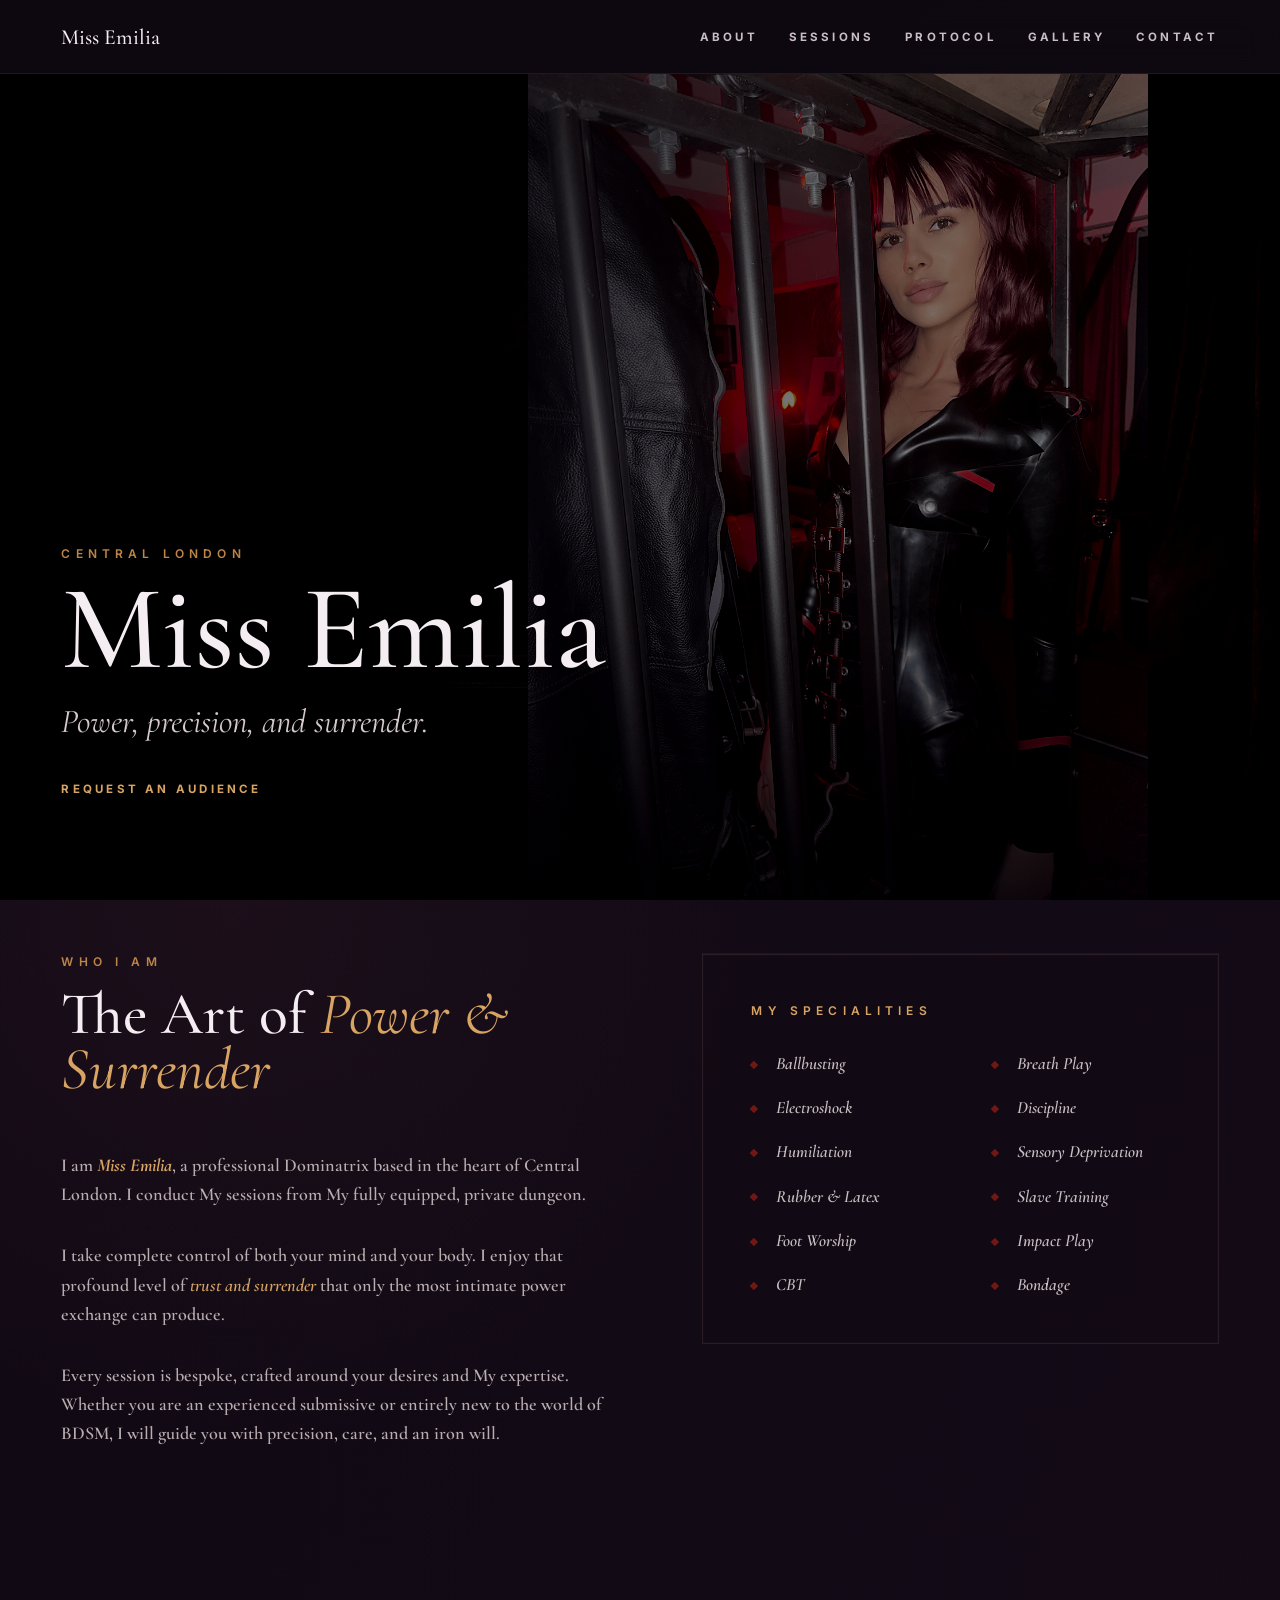
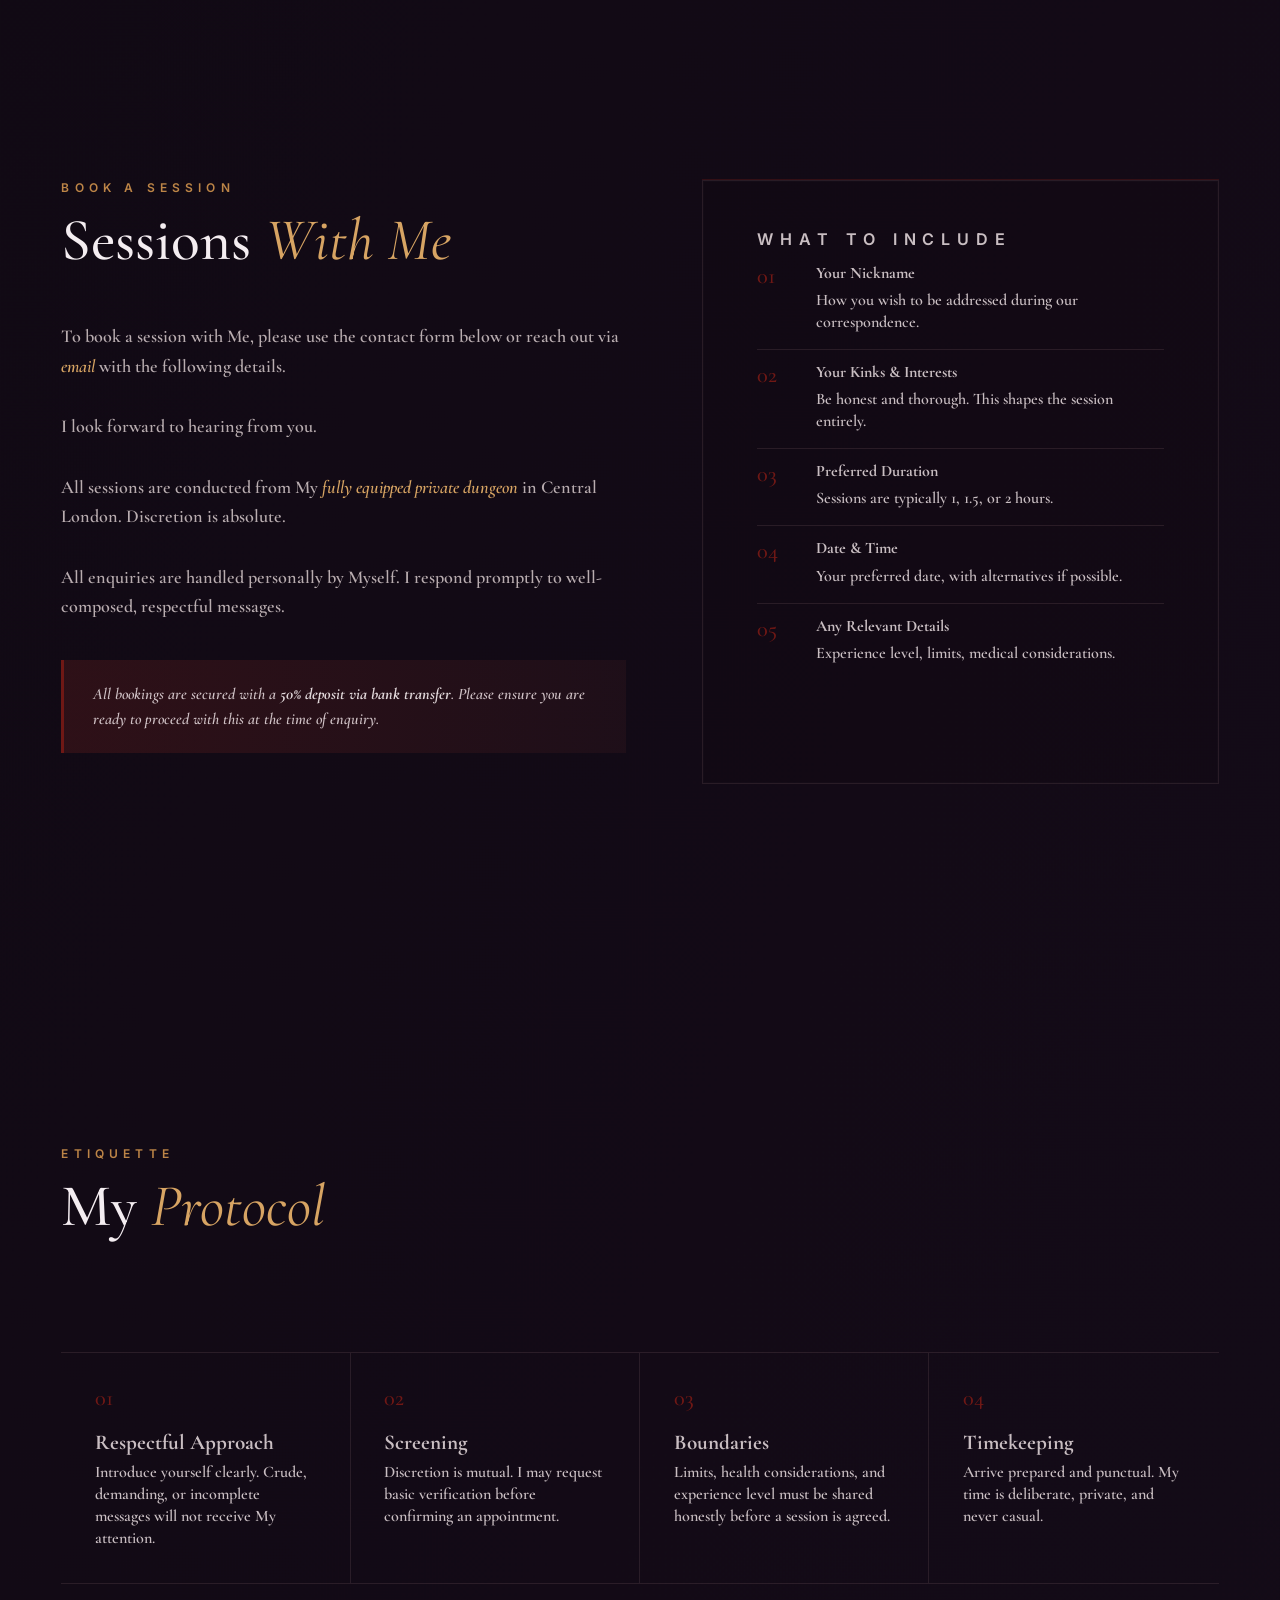
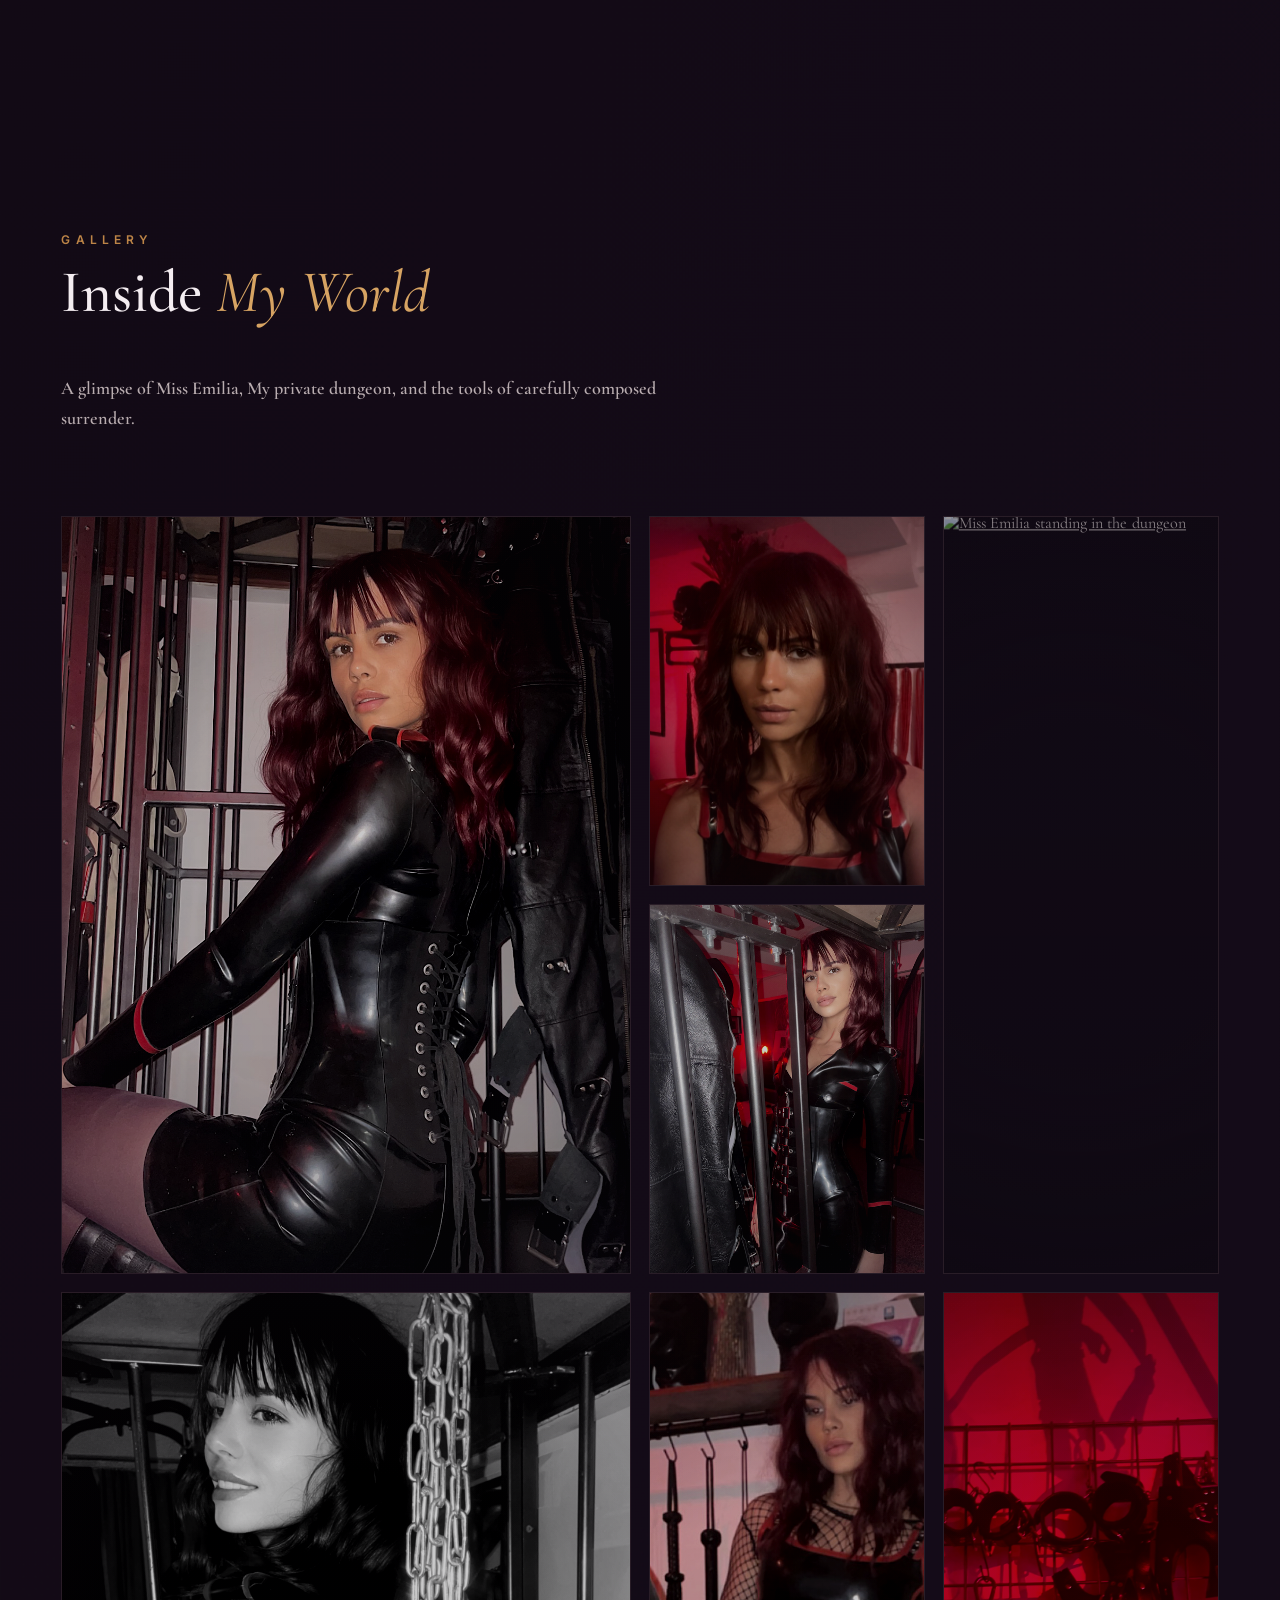
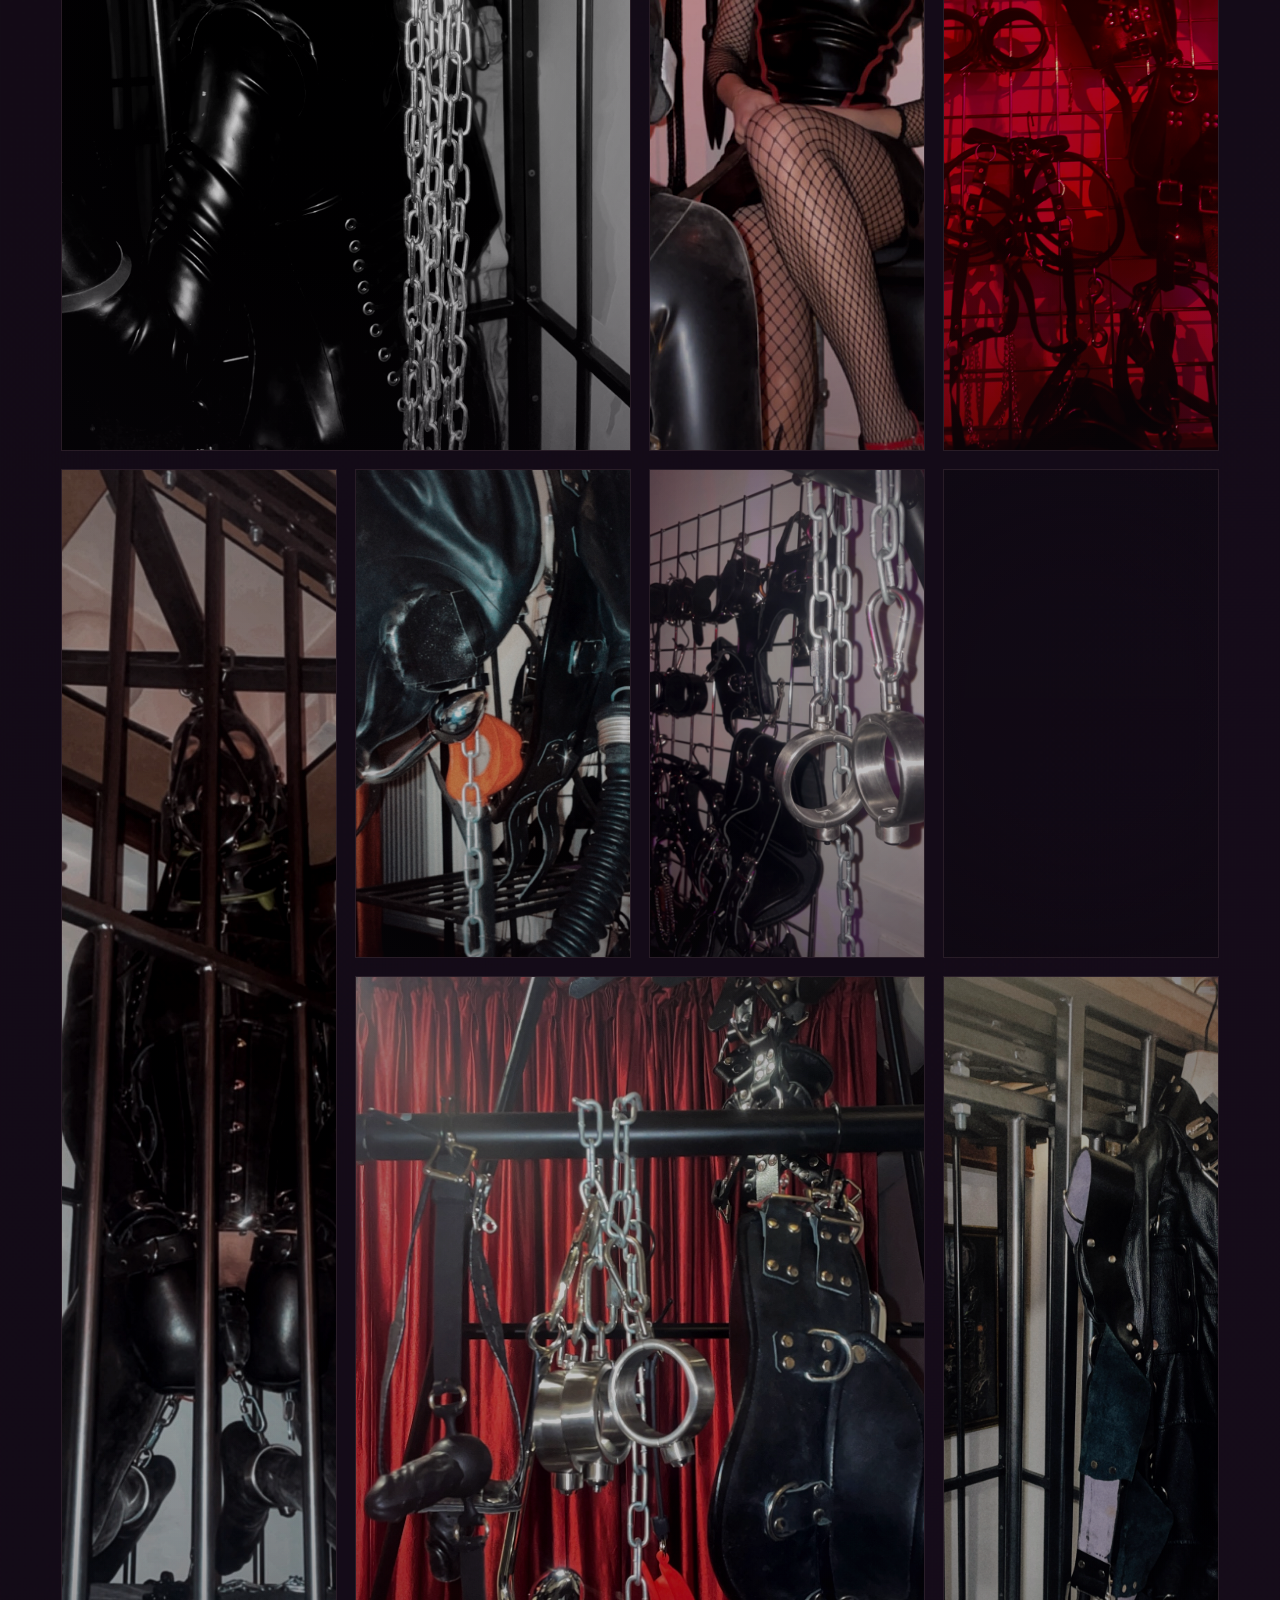
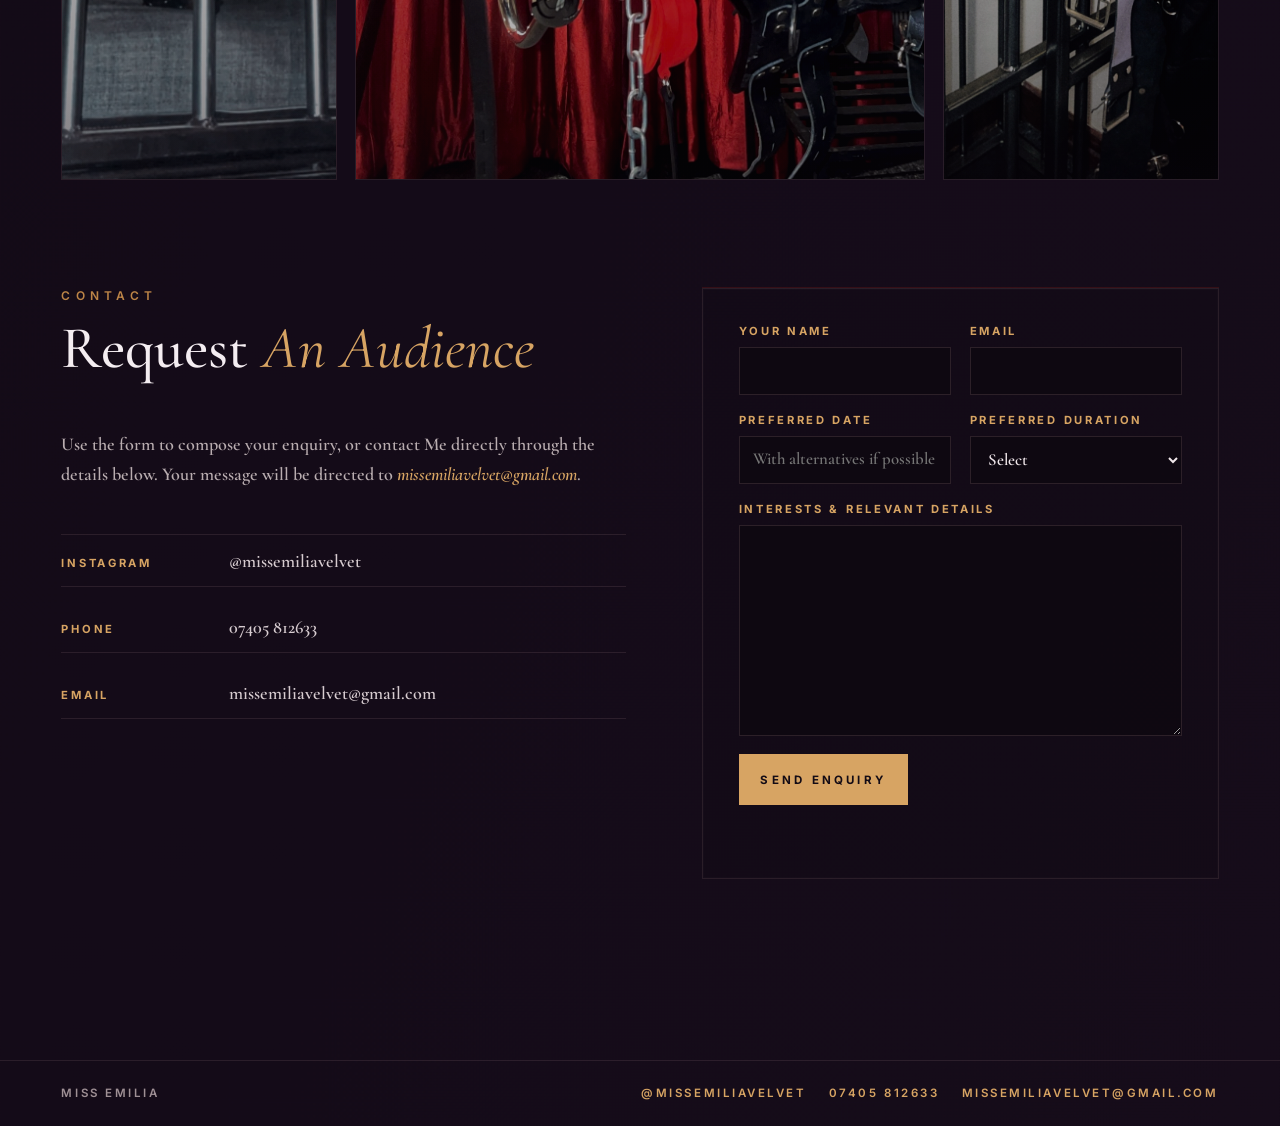
==== index.html @ 965e976d "Wire contact form to Formspree" ====
<!doctype html>
<html lang="en">
  <head>
    <meta charset="utf-8">
    <meta name="viewport" content="width=device-width, initial-scale=1">
    <title>Miss Emilia</title>
    <link rel="preconnect" href="https://fonts.googleapis.com">
    <link rel="preconnect" href="https://fonts.gstatic.com" crossorigin>
    <link href="https://fonts.googleapis.com/css2?family=Cormorant+Garamond:ital,wght@0,400;0,500;0,600;1,400;1,500&family=Inter:wght@500;600;700&display=swap" rel="stylesheet">
    <link rel="stylesheet" href="styles.css">
  </head>
  <body>
    <header class="site-header">
      <a class="brand" href="#home" aria-label="Miss Emilia home">Miss Emilia</a>
      <nav aria-label="Main navigation">
        <a href="#about">About</a>
        <a href="#sessions">Sessions</a>
        <a href="#protocol">Protocol</a>
        <a href="#gallery">Gallery</a>
        <a href="#contact">Contact</a>
      </nav>
    </header>

    <main>
      <section class="hero-section" id="home" aria-labelledby="hero-title">
        <div class="hero-media" aria-hidden="true"></div>
        <div class="hero-content">
          <p class="eyebrow">Central London</p>
          <h1 id="hero-title" class="hero-title">Miss <span>Emilia</span></h1>
          <p class="hero-line">Power, precision, and surrender.</p>
          <a class="text-link" href="#contact">Request an audience</a>
        </div>
      </section>

      <section class="about-section page-section" id="about" aria-labelledby="about-title">
        <div class="section-copy">
          <p class="eyebrow">Who I Am</p>
          <h2 id="about-title" class="section-title">The Art of <span>Power &amp; Surrender</span></h2>

          <div class="body-copy">
            <p>I am <strong>Miss Emilia</strong>, a professional Dominatrix based in the heart of Central London. I conduct My sessions from My fully equipped, private dungeon.</p>
            <p>I take complete control of both your mind and your body. I enjoy that profound level of <em>trust and surrender</em> that only the most intimate power exchange can produce.</p>
            <p>Every session is bespoke, crafted around your desires and My expertise. Whether you are an experienced submissive or entirely new to the world of BDSM, I will guide you with precision, care, and an iron will.</p>
          </div>
        </div>

        <div class="specialities-panel" aria-labelledby="specialities-title">
          <p class="panel-heading" id="specialities-title">My Specialities</p>
          <ul class="specialities-list">
            <li>Ballbusting</li>
            <li>Breath Play</li>
            <li>Electroshock</li>
            <li>Discipline</li>
            <li>Humiliation</li>
            <li>Sensory Deprivation</li>
            <li>Rubber &amp; Latex</li>
            <li>Slave Training</li>
            <li>Foot Worship</li>
            <li>Impact Play</li>
            <li>CBT</li>
            <li>Bondage</li>
          </ul>
        </div>
      </section>

      <section class="sessions-section page-section" id="sessions" aria-labelledby="sessions-title">
        <div class="sessions-copy">
          <p class="eyebrow">Book A Session</p>
          <h2 id="sessions-title" class="section-title">Sessions <span>With Me</span></h2>

          <div class="body-copy intro-copy">
            <p>To book a session with Me, please use the contact form below or reach out via <a href="mailto:missemiliavelvet@gmail.com">email</a> with the following details.</p>
            <p>I look forward to hearing from you.</p>

            <p>All sessions are conducted from My <em>fully equipped private dungeon</em> in Central London. Discretion is absolute.</p>

            <p>All enquiries are handled personally by Myself. I respond promptly to well-composed, respectful messages.</p>
          </div>

          <aside class="deposit-note">
            All bookings are secured with a <strong>50% deposit via bank transfer</strong>. Please ensure you are ready to proceed with this at the time of enquiry.
          </aside>
        </div>

        <div class="sessions-list" aria-label="What to include when booking">
          <p class="panel-heading">What To Include</p>

          <ol>
            <li>
              <span class="item-number">01</span>
              <div>
                <h3>Your Nickname</h3>
                <p>How you wish to be addressed during our correspondence.</p>
              </div>
            </li>
            <li>
              <span class="item-number">02</span>
              <div>
                <h3>Your Kinks &amp; Interests</h3>
                <p>Be honest and thorough. This shapes the session entirely.</p>
              </div>
            </li>
            <li>
              <span class="item-number">03</span>
              <div>
                <h3>Preferred Duration</h3>
                <p>Sessions are typically 1, 1.5, or 2 hours.</p>
              </div>
            </li>
            <li>
              <span class="item-number">04</span>
              <div>
                <h3>Date &amp; Time</h3>
                <p>Your preferred date, with alternatives if possible.</p>
              </div>
            </li>
            <li>
              <span class="item-number">05</span>
              <div>
                <h3>Any Relevant Details</h3>
                <p>Experience level, limits, medical considerations.</p>
              </div>
            </li>
          </ol>
        </div>
      </section>

      <section class="protocol-section page-section" id="protocol" aria-labelledby="protocol-title">
        <div class="section-copy">
          <p class="eyebrow">Etiquette</p>
          <h2 id="protocol-title" class="section-title">My <span>Protocol</span></h2>
        </div>

        <div class="protocol-grid">
          <article>
            <span>01</span>
            <h3>Respectful Approach</h3>
            <p>Introduce yourself clearly. Crude, demanding, or incomplete messages will not receive My attention.</p>
          </article>
          <article>
            <span>02</span>
            <h3>Screening</h3>
            <p>Discretion is mutual. I may request basic verification before confirming an appointment.</p>
          </article>
          <article>
            <span>03</span>
            <h3>Boundaries</h3>
            <p>Limits, health considerations, and experience level must be shared honestly before a session is agreed.</p>
          </article>
          <article>
            <span>04</span>
            <h3>Timekeeping</h3>
            <p>Arrive prepared and punctual. My time is deliberate, private, and never casual.</p>
          </article>
        </div>
      </section>

      <section class="gallery-section page-section" id="gallery" aria-labelledby="gallery-title">
        <div class="section-copy gallery-heading">
          <p class="eyebrow">Gallery</p>
          <h2 id="gallery-title" class="section-title">Inside <span>My World</span></h2>
          <div class="body-copy">
            <p>A glimpse of Miss Emilia, My private dungeon, and the tools of carefully composed surrender.</p>
          </div>
        </div>

        <div class="gallery-grid" aria-label="Miss Emilia gallery">
          <a class="gallery-item gallery-large" href="assets/photos/miss-emilia-latex-portrait.jpg" data-gallery aria-label="Open gallery image: Miss Emilia in latex">
            <img src="assets/photos/miss-emilia-latex-portrait.jpg" alt="Miss Emilia in black latex" loading="lazy" decoding="async">
          </a>
          <a class="gallery-item" href="assets/photos/miss-emilia-close-red.jpg" data-gallery aria-label="Open gallery image: close portrait of Miss Emilia">
            <img src="assets/photos/miss-emilia-close-red.jpg" alt="Close portrait of Miss Emilia" loading="lazy" decoding="async">
          </a>
          <a class="gallery-item gallery-tall" href="assets/photos/miss-emilia-standing-whip.png" data-gallery aria-label="Open gallery image: Miss Emilia standing in the dungeon">
            <img src="assets/photos/miss-emilia-standing-whip.png" alt="Miss Emilia standing in the dungeon" loading="lazy" decoding="async">
          </a>
          <a class="gallery-item" href="assets/photos/miss-emilia-cage-red.jpg" data-gallery aria-label="Open gallery image: Miss Emilia by cage bars">
            <img src="assets/photos/miss-emilia-cage-red.jpg" alt="Miss Emilia by cage bars" loading="lazy" decoding="async">
          </a>
          <a class="gallery-item gallery-wide" href="assets/photos/miss-emilia-chain-mono.jpg" data-gallery aria-label="Open gallery image: monochrome portrait with chains">
            <img src="assets/photos/miss-emilia-chain-mono.jpg" alt="Monochrome portrait with chains" loading="lazy" decoding="async">
          </a>
          <a class="gallery-item" href="assets/photos/miss-emilia-chair-scene.jpg" data-gallery aria-label="Open gallery image: Miss Emilia seated">
            <img src="assets/photos/miss-emilia-chair-scene.jpg" alt="Miss Emilia seated in the dungeon" loading="lazy" decoding="async">
          </a>
          <a class="gallery-item" href="assets/photos/gallery-red-wall-restraints.png" data-gallery aria-label="Open gallery image: red-lit restraint wall">
            <img src="assets/photos/gallery-red-wall-restraints.png" alt="Red-lit restraint wall" loading="lazy" decoding="async">
          </a>
          <a class="gallery-item gallery-tall" href="assets/photos/gallery-cage-kneeling.jpg" data-gallery aria-label="Open gallery image: cage scene">
            <img src="assets/photos/gallery-cage-kneeling.jpg" alt="Cage scene in black latex" loading="lazy" decoding="async">
          </a>
          <a class="gallery-item" href="assets/photos/gallery-gas-mask-detail.jpg" data-gallery aria-label="Open gallery image: dungeon equipment detail">
            <img src="assets/photos/gallery-gas-mask-detail.jpg" alt="Dungeon equipment detail" loading="lazy" decoding="async">
          </a>
          <a class="gallery-item" href="assets/photos/gallery-chains-cuffs.jpg" data-gallery aria-label="Open gallery image: chains and cuffs detail">
            <img src="assets/photos/gallery-chains-cuffs.jpg" alt="Chains and cuffs detail" loading="lazy" decoding="async">
          </a>
          <a class="gallery-item gallery-wide" href="assets/photos/gallery-red-curtain-restraints.jpg" data-gallery aria-label="Open gallery image: red curtain restraint detail">
            <img src="assets/photos/gallery-red-curtain-restraints.jpg" alt="Red curtain restraint detail" loading="lazy" decoding="async">
          </a>
          <a class="gallery-item" href="assets/photos/gallery-pink-lamp-tools.png" data-gallery aria-label="Open gallery image: pink-lit tools">
            <img src="assets/photos/gallery-pink-lamp-tools.png" alt="Pink-lit tools and lamp" loading="lazy" decoding="async">
          </a>
          <a class="gallery-item" href="assets/photos/gallery-leather-cage-portrait.jpg" data-gallery aria-label="Open gallery image: leather and cage detail">
            <img src="assets/photos/gallery-leather-cage-portrait.jpg" alt="Leather and cage detail" loading="lazy" decoding="async">
          </a>
        </div>
      </section>

      <section class="contact-section page-section" id="contact" aria-labelledby="contact-title">
        <div class="section-copy">
          <p class="eyebrow">Contact</p>
          <h2 id="contact-title" class="section-title">Request <span>An Audience</span></h2>
          <div class="body-copy">
            <p>Use the form to compose your enquiry, or contact Me directly through the details below. Your message will be directed to <a href="mailto:missemiliavelvet@gmail.com">missemiliavelvet@gmail.com</a>.</p>
          </div>

          <div class="contact-details" aria-label="Direct contact details">
            <a href="https://www.instagram.com/missemiliavelvet" target="_blank" rel="noreferrer">
              <span>Instagram</span>
              @missemiliavelvet
            </a>
            <a href="tel:+447405812633">
              <span>Phone</span>
              07405 812633
            </a>
            <a href="mailto:missemiliavelvet@gmail.com">
              <span>Email</span>
              missemiliavelvet@gmail.com
            </a>
          </div>
        </div>

        <form class="contact-form" id="contact-form" action="https://formspree.io/f/mgobekal" method="POST">
          <input type="hidden" name="_subject" value="Session enquiry for Miss Emilia">
          <label class="form-honeypot" aria-hidden="true">
            <span>Leave this field empty</span>
            <input name="_gotcha" type="text" tabindex="-1" autocomplete="off">
          </label>

          <div class="field-pair">
            <label>
              <span>Your Name</span>
              <input name="name" type="text" autocomplete="name" required>
            </label>
            <label>
              <span>Email</span>
              <input name="email" type="email" autocomplete="email" required>
            </label>
          </div>

          <div class="field-pair">
            <label>
              <span>Preferred Date</span>
              <input name="date" type="text" placeholder="With alternatives if possible">
            </label>
            <label>
              <span>Preferred Duration</span>
              <select name="duration">
                <option value="">Select</option>
                <option>1 hour</option>
                <option>1.5 hours</option>
                <option>2 hours</option>
                <option>Other</option>
              </select>
            </label>
          </div>

          <label>
            <span>Interests &amp; Relevant Details</span>
            <textarea name="message" rows="8" required></textarea>
          </label>

          <button type="submit">Send Enquiry</button>
          <p class="form-status" id="form-status" aria-live="polite"></p>
        </form>
      </section>
    </main>

    <footer>
      <p>Miss Emilia</p>
      <div class="footer-links">
        <a href="https://www.instagram.com/missemiliavelvet" target="_blank" rel="noreferrer">@missemiliavelvet</a>
        <a href="tel:+447405812633">07405 812633</a>
        <a href="mailto:missemiliavelvet@gmail.com">missemiliavelvet@gmail.com</a>
      </div>
    </footer>

    <div class="lightbox" id="gallery-lightbox" hidden>
      <button class="lightbox-button lightbox-close" type="button" aria-label="Close gallery image">&times;</button>
      <button class="lightbox-button lightbox-prev" type="button" aria-label="Previous gallery image">‹</button>
      <img src="" alt="">
      <button class="lightbox-button lightbox-next" type="button" aria-label="Next gallery image">›</button>
    </div>

    <script>
      const form = document.querySelector("#contact-form");

      const formStatus = document.querySelector("#form-status");
      const submitButton = form.querySelector("button");

      form.addEventListener("submit", async (event) => {
        event.preventDefault();

        const data = new FormData(form);
        formStatus.textContent = "";
        formStatus.className = "form-status";
        submitButton.disabled = true;
        submitButton.textContent = "Sending";

        try {
          const response = await fetch(form.action, {
            method: form.method,
            body: data,
            headers: { Accept: "application/json" }
          });

          if (!response.ok) {
            throw new Error("Form submission failed");
          }

          form.reset();
          formStatus.textContent = "Your enquiry has been sent.";
          formStatus.classList.add("is-success");
        } catch (error) {
          formStatus.textContent = "There was a problem sending your enquiry. Please email Miss Emilia directly.";
          formStatus.classList.add("is-error");
        } finally {
          submitButton.disabled = false;
          submitButton.textContent = "Send Enquiry";
        }
      });

      const galleryLinks = [...document.querySelectorAll("[data-gallery]")];
      const lightbox = document.querySelector("#gallery-lightbox");
      const lightboxImage = lightbox.querySelector("img");
      let activeGalleryIndex = 0;

      const showGalleryImage = (index) => {
        activeGalleryIndex = (index + galleryLinks.length) % galleryLinks.length;
        const link = galleryLinks[activeGalleryIndex];
        const image = link.querySelector("img");

        lightboxImage.src = link.href;
        lightboxImage.alt = image.alt;
        lightbox.hidden = false;
        document.body.classList.add("lightbox-open");
      };

      const closeGallery = () => {
        lightbox.hidden = true;
        lightboxImage.src = "";
        document.body.classList.remove("lightbox-open");
      };

      galleryLinks.forEach((link, index) => {
        link.addEventListener("click", (event) => {
          event.preventDefault();
          showGalleryImage(index);
        });
      });

      lightbox.querySelector(".lightbox-close").addEventListener("click", closeGallery);
      lightbox.querySelector(".lightbox-prev").addEventListener("click", () => showGalleryImage(activeGalleryIndex - 1));
      lightbox.querySelector(".lightbox-next").addEventListener("click", () => showGalleryImage(activeGalleryIndex + 1));

      lightbox.addEventListener("click", (event) => {
        if (event.target === lightbox) {
          closeGallery();
        }
      });

      document.addEventListener("keydown", (event) => {
        if (lightbox.hidden) {
          return;
        }

        if (event.key === "Escape") {
          closeGallery();
        }

        if (event.key === "ArrowLeft") {
          showGalleryImage(activeGalleryIndex - 1);
        }

        if (event.key === "ArrowRight") {
          showGalleryImage(activeGalleryIndex + 1);
        }
      });
    </script>
  </body>
</html>
---- styles.css ----
:root {
  --bg: #120b16;
  --bg-deep: #0d0810;
  --ink: #d7ccd0;
  --muted: #b9adb0;
  --gold: #bd8547;
  --gold-bright: #d7a463;
  --red: #6f1815;
  --line: rgba(151, 118, 124, 0.18);
  --panel: rgba(34, 19, 27, 0.34);
  --header-height: 74px;
}

* {
  box-sizing: border-box;
}

html {
  scroll-behavior: smooth;
  background: var(--bg-deep);
}

body {
  min-height: 100vh;
  margin: 0;
  color: var(--ink);
  background:
    radial-gradient(circle at 18% 12%, rgba(92, 49, 62, 0.14), transparent 34rem),
    linear-gradient(110deg, rgba(16, 9, 19, 0.96), rgba(22, 12, 26, 0.98)),
    var(--bg);
  font-family: "Cormorant Garamond", Georgia, serif;
}

body::before {
  position: fixed;
  inset: 0;
  z-index: -1;
  pointer-events: none;
  content: "";
  opacity: 0.26;
  background-image:
    linear-gradient(rgba(255, 255, 255, 0.018) 1px, transparent 1px),
    linear-gradient(90deg, rgba(255, 255, 255, 0.015) 1px, transparent 1px);
  background-size: 3px 3px;
  mix-blend-mode: screen;
}

body::after {
  position: fixed;
  inset: 0;
  z-index: -2;
  pointer-events: none;
  content: "";
  background: url("assets/velvet-architecture.png") center / cover no-repeat;
  opacity: 0.12;
  filter: saturate(0.7) contrast(1.2);
}

a {
  color: inherit;
}

.site-header {
  position: sticky;
  top: 0;
  z-index: 10;
  display: flex;
  align-items: center;
  justify-content: space-between;
  min-height: var(--header-height);
  padding: 0 clamp(1.2rem, 4.8vw, 5.9rem);
  border-bottom: 1px solid rgba(151, 118, 124, 0.14);
  background: rgba(13, 8, 16, 0.78);
  backdrop-filter: blur(16px);
}

.brand {
  color: #f4edf1;
  font-size: 1.35rem;
  font-weight: 500;
  text-decoration: none;
}

nav {
  display: flex;
  gap: clamp(1rem, 2.4vw, 2rem);
}

nav a,
.text-link,
.contact-form button {
  color: var(--gold-bright);
  font-family: Inter, Arial, sans-serif;
  font-size: 0.72rem;
  font-weight: 700;
  letter-spacing: 0.28em;
  text-decoration: none;
  text-transform: uppercase;
}

nav a {
  color: #c9bec2;
}

nav a:hover,
.text-link:hover {
  color: var(--gold-bright);
}

main {
  min-height: 100vh;
}

.hero-section,
.page-section {
  scroll-margin-top: var(--header-height);
}

.hero-section {
  position: relative;
  isolation: isolate;
  display: grid;
  align-items: end;
  min-height: calc(100vh - var(--header-height));
  padding: clamp(3.5rem, 8vw, 6.8rem) clamp(2.1rem, 4.8vw, 5.9rem);
  overflow: hidden;
}

.hero-media {
  position: absolute;
  inset: 0;
  z-index: 0;
  background:
    linear-gradient(90deg, rgba(13, 8, 16, 0.98) 0%, rgba(13, 8, 16, 0.86) 33%, rgba(13, 8, 16, 0.32) 63%, rgba(13, 8, 16, 0.14) 100%),
    linear-gradient(0deg, rgba(13, 8, 16, 0.86), rgba(13, 8, 16, 0.04) 46%, rgba(13, 8, 16, 0.18)),
    url("assets/photos/miss-emilia-cage-red.jpg") 80% 50% / auto 100% no-repeat,
    url("assets/velvet-architecture.png") center / cover no-repeat;
  filter: saturate(0.82) contrast(1.14) brightness(0.72);
}

.hero-content {
  position: relative;
  z-index: 1;
  max-width: 780px;
}

.eyebrow,
.panel-heading {
  margin: 0 0 1.15rem;
  color: var(--gold);
  font-family: Inter, Arial, sans-serif;
  font-size: 0.75rem;
  font-weight: 600;
  letter-spacing: 0.43em;
  text-transform: uppercase;
}

h1 {
  margin: 0;
  color: #f4edf1;
  font-size: clamp(4.8rem, 9.4vw, 9.4rem);
  font-weight: 500;
  line-height: 0.82;
}

.hero-title span {
  display: inline;
}

.hero-line {
  max-width: 620px;
  margin: 1.5rem 0 2.2rem;
  color: #d5c9cd;
  font-size: clamp(1.5rem, 2.6vw, 2.35rem);
  font-style: italic;
  line-height: 1.2;
}

.page-section {
  width: 100%;
  min-height: calc(100vh - var(--header-height));
  padding: clamp(3.35rem, 4.2vw, 3.9rem) clamp(2.1rem, 4.8vw, 5.9rem);
}

.about-section,
.sessions-section,
.contact-section {
  display: grid;
  grid-template-columns: minmax(0, 0.94fr) minmax(420px, 0.86fr);
  gap: clamp(3rem, 6vw, 6.4rem);
  align-items: start;
}

.section-copy,
.sessions-copy {
  max-width: 680px;
}

.section-title {
  margin: 0 0 clamp(2.65rem, 4.5vw, 3.4rem);
  color: #f4edf1;
  font-size: clamp(3.1rem, 4.65vw, 4.3rem);
  font-weight: 500;
  line-height: 0.92;
}

.section-title span {
  color: var(--gold-bright);
  font-style: italic;
  font-weight: 400;
}

.body-copy,
.intro-copy {
  max-width: 625px;
  color: var(--muted);
  font-size: clamp(1.08rem, 1.42vw, 1.25rem);
  font-weight: 600;
  line-height: 1.62;
  text-shadow: 0 0 16px rgba(255, 255, 255, 0.03);
}

.body-copy p,
.intro-copy p {
  margin: 0 0 1.15rem;
}

.body-copy p + p,
.intro-copy p:nth-child(3),
.intro-copy p:nth-child(4) {
  margin-top: 1.95rem;
}

.body-copy a,
.body-copy em,
.intro-copy a,
.intro-copy em,
.body-copy strong {
  color: var(--gold-bright);
  font-style: italic;
  text-decoration: none;
}

.specialities-panel,
.sessions-list,
.contact-form {
  width: 100%;
  border: 1px solid rgba(134, 105, 113, 0.2);
  background: rgba(13, 8, 16, 0.18);
  box-shadow:
    inset 0 0 0 1px rgba(255, 255, 255, 0.01),
    0 -1px 0 rgba(111, 24, 21, 0.35);
}

.specialities-panel {
  min-height: min(54vh, 370px);
  padding: clamp(2.25rem, 3.8vw, 3rem);
}

.panel-heading {
  color: var(--gold-bright);
}

.specialities-list {
  display: grid;
  grid-template-columns: repeat(2, minmax(0, 1fr));
  gap: 1.45rem clamp(2rem, 5vw, 4.2rem);
  padding: 0;
  margin: 2.2rem 0 0;
  color: #c9bec2;
  font-size: clamp(1rem, 1.35vw, 1.2rem);
  font-style: italic;
  font-weight: 600;
  list-style: none;
}

.specialities-list li {
  position: relative;
  padding-left: 1.55rem;
}

.specialities-list li::before {
  position: absolute;
  left: 0;
  top: 0.52em;
  width: 0.36rem;
  height: 0.36rem;
  content: "";
  background: var(--red);
  transform: rotate(45deg);
}

.deposit-note {
  width: min(100%, 650px);
  margin-top: clamp(2.05rem, 3vw, 2.5rem);
  padding: 1.35rem 1.8rem;
  border-left: 3px solid var(--red);
  color: #cfc1c5;
  background:
    linear-gradient(90deg, rgba(69, 20, 24, 0.5), rgba(56, 21, 29, 0.22)),
    var(--panel);
  font-size: clamp(0.98rem, 1.25vw, 1.08rem);
  font-style: italic;
  font-weight: 600;
  line-height: 1.55;
}

.deposit-note strong {
  color: #e0d7d9;
  font-style: italic;
  font-weight: 700;
}

.sessions-list {
  min-height: min(84vh, 604px);
  padding: clamp(2.55rem, 4.5vw, 3rem) clamp(1.95rem, 4.2vw, 3.65rem);
}

ol {
  padding: 0;
  margin: 0;
  list-style: none;
}

.sessions-list li {
  display: grid;
  grid-template-columns: 2.75rem 1fr;
  gap: 0.95rem;
  padding: 0.88rem 0 0.94rem;
  border-bottom: 1px solid var(--line);
}

.sessions-list li:last-child {
  border-bottom: 0;
  padding-bottom: 0;
}

.item-number,
.protocol-grid span {
  color: var(--red);
  font-size: clamp(1.3rem, 1.75vw, 1.55rem);
  font-weight: 500;
  line-height: 1;
}

h3 {
  margin: 0 0 0.48rem;
  color: #c9bec2;
  font-size: clamp(0.98rem, 1.25vw, 1.08rem);
  font-weight: 700;
  line-height: 1.1;
}

.sessions-list p,
.protocol-grid p {
  margin: 0;
  color: #c9bec2;
  font-size: clamp(1rem, 1.26vw, 1.1rem);
  font-weight: 600;
  line-height: 1.36;
}

.protocol-section {
  display: grid;
  align-content: center;
  gap: clamp(2.6rem, 5vw, 4.2rem);
}

.protocol-grid {
  display: grid;
  grid-template-columns: repeat(4, minmax(0, 1fr));
  border-top: 1px solid var(--line);
  border-bottom: 1px solid var(--line);
}

.protocol-grid article {
  min-height: 230px;
  padding: clamp(1.35rem, 2.8vw, 2.1rem);
  border-right: 1px solid var(--line);
}

.protocol-grid article:last-child {
  border-right: 0;
}

.protocol-grid h3 {
  margin-top: 1.35rem;
  font-size: clamp(1.15rem, 1.65vw, 1.36rem);
}

.gallery-section {
  display: grid;
  align-content: start;
  gap: clamp(2.6rem, 5vw, 4.2rem);
}

.gallery-heading {
  max-width: 780px;
}

.gallery-grid {
  display: grid;
  grid-template-columns: repeat(4, minmax(0, 1fr));
  grid-auto-flow: dense;
  gap: clamp(0.75rem, 1.4vw, 1.2rem);
}

.gallery-item {
  position: relative;
  display: block;
  min-height: 19rem;
  border: 1px solid rgba(134, 105, 113, 0.2);
  overflow: hidden;
  background: rgba(13, 8, 16, 0.28);
  cursor: zoom-in;
}

.gallery-item::after {
  position: absolute;
  inset: 0;
  content: "";
  background:
    linear-gradient(180deg, rgba(13, 8, 16, 0.02), rgba(13, 8, 16, 0.2)),
    radial-gradient(circle at 50% 50%, transparent 42%, rgba(13, 8, 16, 0.42));
  opacity: 0.76;
  transition: opacity 180ms ease;
}

.gallery-item:hover::after {
  opacity: 0.28;
}

.gallery-item img {
  display: block;
  width: 100%;
  height: 100%;
  min-height: inherit;
  object-fit: cover;
  filter: saturate(0.78) contrast(1.08) brightness(0.84);
  transform: scale(1.01);
  transition:
    filter 180ms ease,
    transform 220ms ease;
}

.gallery-item:hover img {
  filter: saturate(0.92) contrast(1.08) brightness(0.96);
  transform: scale(1.045);
}

.gallery-large {
  grid-column: span 2;
  grid-row: span 2;
  min-height: 39.2rem;
}

.gallery-wide {
  grid-column: span 2;
}

.gallery-tall {
  grid-row: span 2;
  min-height: 39.2rem;
}

.lightbox {
  position: fixed;
  inset: 0;
  z-index: 50;
  display: grid;
  place-items: center;
  padding: clamp(1rem, 3vw, 2rem);
  background: rgba(8, 4, 10, 0.92);
  backdrop-filter: blur(12px);
}

.lightbox[hidden] {
  display: none;
}

.lightbox img {
  display: block;
  max-width: min(92vw, 1180px);
  max-height: 88vh;
  border: 1px solid rgba(151, 118, 124, 0.24);
  object-fit: contain;
  box-shadow: 0 2rem 8rem rgba(0, 0, 0, 0.7);
}

.lightbox-button {
  position: fixed;
  z-index: 51;
  display: grid;
  place-items: center;
  width: 2.9rem;
  height: 2.9rem;
  border: 1px solid rgba(215, 164, 99, 0.42);
  color: var(--gold-bright);
  background: rgba(13, 8, 16, 0.72);
  cursor: pointer;
  font: 400 1.8rem/1 "Cormorant Garamond", Georgia, serif;
}

.lightbox-button:hover {
  background: rgba(42, 22, 30, 0.92);
}

.lightbox-close {
  top: 1.2rem;
  right: 1.2rem;
}

.lightbox-prev,
.lightbox-next {
  top: 50%;
  transform: translateY(-50%);
}

.lightbox-prev {
  left: 1.2rem;
}

.lightbox-next {
  right: 1.2rem;
}

.lightbox-open {
  overflow: hidden;
}

.contact-form {
  display: grid;
  gap: 1.15rem;
  padding: clamp(1.35rem, 3vw, 2.2rem);
}

.form-honeypot {
  position: absolute;
  left: -100vw;
  width: 1px;
  height: 1px;
  overflow: hidden;
}

.contact-details {
  display: grid;
  grid-template-columns: 1fr;
  gap: 0.85rem;
  max-width: 625px;
  margin-top: clamp(2rem, 3.5vw, 2.8rem);
  border-top: 1px solid var(--line);
  border-bottom: 1px solid var(--line);
}

.contact-details a {
  display: grid;
  grid-template-columns: 9.5rem 1fr;
  gap: 1rem;
  align-items: baseline;
  padding: 0.92rem 0;
  border-bottom: 1px solid var(--line);
  color: #d7ccd0;
  font-size: clamp(1.08rem, 1.42vw, 1.22rem);
  font-weight: 600;
  text-decoration: none;
}

.contact-details a:last-child {
  border-bottom: 0;
}

.contact-details span {
  color: var(--gold-bright);
  font-family: Inter, Arial, sans-serif;
  font-size: 0.7rem;
  font-weight: 700;
  letter-spacing: 0.24em;
  text-transform: uppercase;
}

.contact-details a:hover {
  color: var(--gold-bright);
}

.field-pair {
  display: grid;
  grid-template-columns: repeat(2, minmax(0, 1fr));
  gap: 1.15rem;
}

label {
  display: grid;
  gap: 0.55rem;
}

label span {
  color: var(--gold-bright);
  font-family: Inter, Arial, sans-serif;
  font-size: 0.7rem;
  font-weight: 700;
  letter-spacing: 0.24em;
  text-transform: uppercase;
}

input,
select,
textarea {
  width: 100%;
  border: 1px solid rgba(151, 118, 124, 0.22);
  border-radius: 0;
  color: #f0e7eb;
  background: rgba(12, 7, 14, 0.62);
  font: 600 1.05rem/1.35 "Cormorant Garamond", Georgia, serif;
}

input,
select {
  min-height: 3rem;
  padding: 0 0.85rem;
}

textarea {
  min-height: 12rem;
  padding: 0.85rem;
  resize: vertical;
}

input:focus,
select:focus,
textarea:focus {
  outline: 1px solid rgba(215, 164, 99, 0.7);
  outline-offset: 2px;
}

.contact-form button {
  width: fit-content;
  min-height: 3.2rem;
  padding: 0 1.3rem;
  border: 1px solid rgba(215, 164, 99, 0.46);
  color: #130b15;
  background: var(--gold-bright);
  cursor: pointer;
}

.contact-form button:hover {
  background: #e1b070;
}

.contact-form button:disabled {
  cursor: wait;
  opacity: 0.68;
}

.form-status {
  min-height: 1.4rem;
  margin: -0.2rem 0 0;
  color: #b7a9ad;
  font-size: 1rem;
}

.form-status.is-success {
  color: var(--gold-bright);
}

.form-status.is-error {
  color: #d88a83;
}

footer {
  display: flex;
  justify-content: space-between;
  gap: 1rem;
  padding: 1.6rem clamp(2.1rem, 4.8vw, 5.9rem);
  border-top: 1px solid var(--line);
  color: #9f9095;
  font-family: Inter, Arial, sans-serif;
  font-size: 0.72rem;
  font-weight: 600;
  letter-spacing: 0.22em;
  text-transform: uppercase;
}

footer p {
  margin: 0;
}

.footer-links {
  display: flex;
  flex-wrap: wrap;
  justify-content: flex-end;
  gap: 0.8rem 1.4rem;
}

footer a {
  color: var(--gold-bright);
  text-decoration: none;
}

@media (max-width: 980px) {
  .about-section,
  .sessions-section,
  .contact-section {
    grid-template-columns: 1fr;
    gap: 3.1rem;
    min-height: auto;
  }

  .section-copy,
  .sessions-copy {
    max-width: none;
  }

  .sessions-list {
    min-height: auto;
  }

  .protocol-grid {
    grid-template-columns: repeat(2, minmax(0, 1fr));
  }

  .protocol-grid article:nth-child(2) {
    border-right: 0;
  }

  .protocol-grid article:nth-child(-n + 2) {
    border-bottom: 1px solid var(--line);
  }

  .gallery-grid {
    grid-template-columns: repeat(2, minmax(0, 1fr));
  }
}

@media (max-width: 720px) {
  :root {
    --header-height: 94px;
  }

  .site-header {
    align-items: flex-start;
    flex-direction: column;
    justify-content: center;
    gap: 0.75rem;
  }

  nav {
    width: 100%;
    flex-wrap: wrap;
    justify-content: flex-start;
    gap: 0.75rem 1.4rem;
  }

  nav a {
    font-size: 0.62rem;
    letter-spacing: 0.15em;
  }

  .hero-section,
  .page-section {
    padding: 2.4rem 1.15rem;
  }

  h1 {
    font-size: clamp(4rem, 20vw, 5rem);
  }

  .hero-title span {
    display: block;
  }

  .section-title span {
    display: block;
    margin: 0.25rem 0 0;
  }

  .specialities-panel,
  .sessions-list {
    padding: 2.1rem 1.25rem;
  }

  .specialities-list,
  .field-pair,
  .protocol-grid,
  .gallery-grid {
    grid-template-columns: 1fr;
  }

  .protocol-grid article,
  .protocol-grid article:nth-child(2) {
    min-height: auto;
    border-right: 0;
    border-bottom: 1px solid var(--line);
  }

  .protocol-grid article:last-child {
    border-bottom: 0;
  }

  .sessions-list li {
    grid-template-columns: 2.7rem 1fr;
    gap: 0.85rem;
  }

  .gallery-item,
  .gallery-large,
  .gallery-tall {
    grid-column: span 1;
    grid-row: span 1;
    min-height: 28rem;
  }

  .gallery-wide {
    grid-column: span 1;
  }

  .lightbox {
    padding: 4.4rem 0.8rem 1rem;
  }

  .lightbox img {
    max-width: 100%;
    max-height: 78vh;
  }

  .lightbox-button {
    width: 2.6rem;
    height: 2.6rem;
  }

  .eyebrow,
  .panel-heading {
    letter-spacing: 0.33em;
  }

  footer {
    flex-direction: column;
    padding: 1.4rem 1.15rem;
    letter-spacing: 0.14em;
  }

  .contact-details a {
    grid-template-columns: 1fr;
    gap: 0.35rem;
  }

  .footer-links {
    justify-content: flex-start;
  }
}
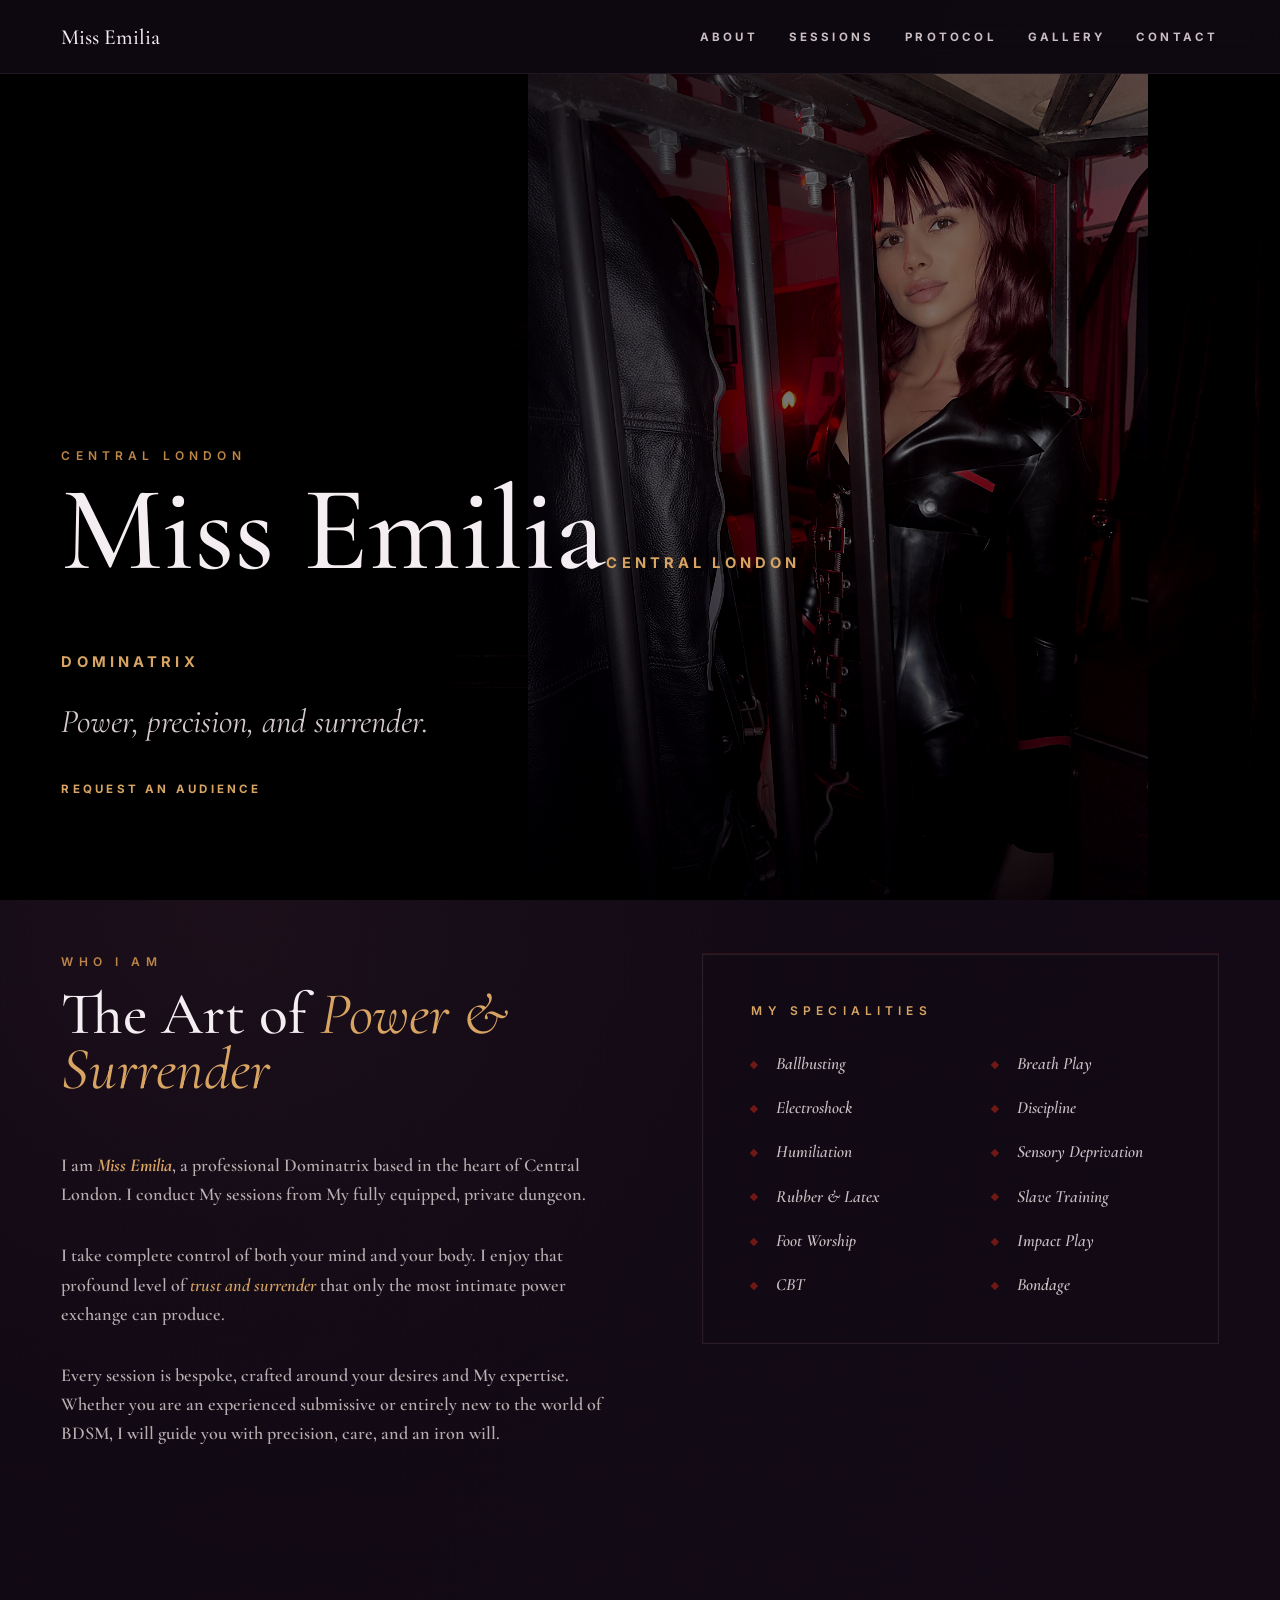
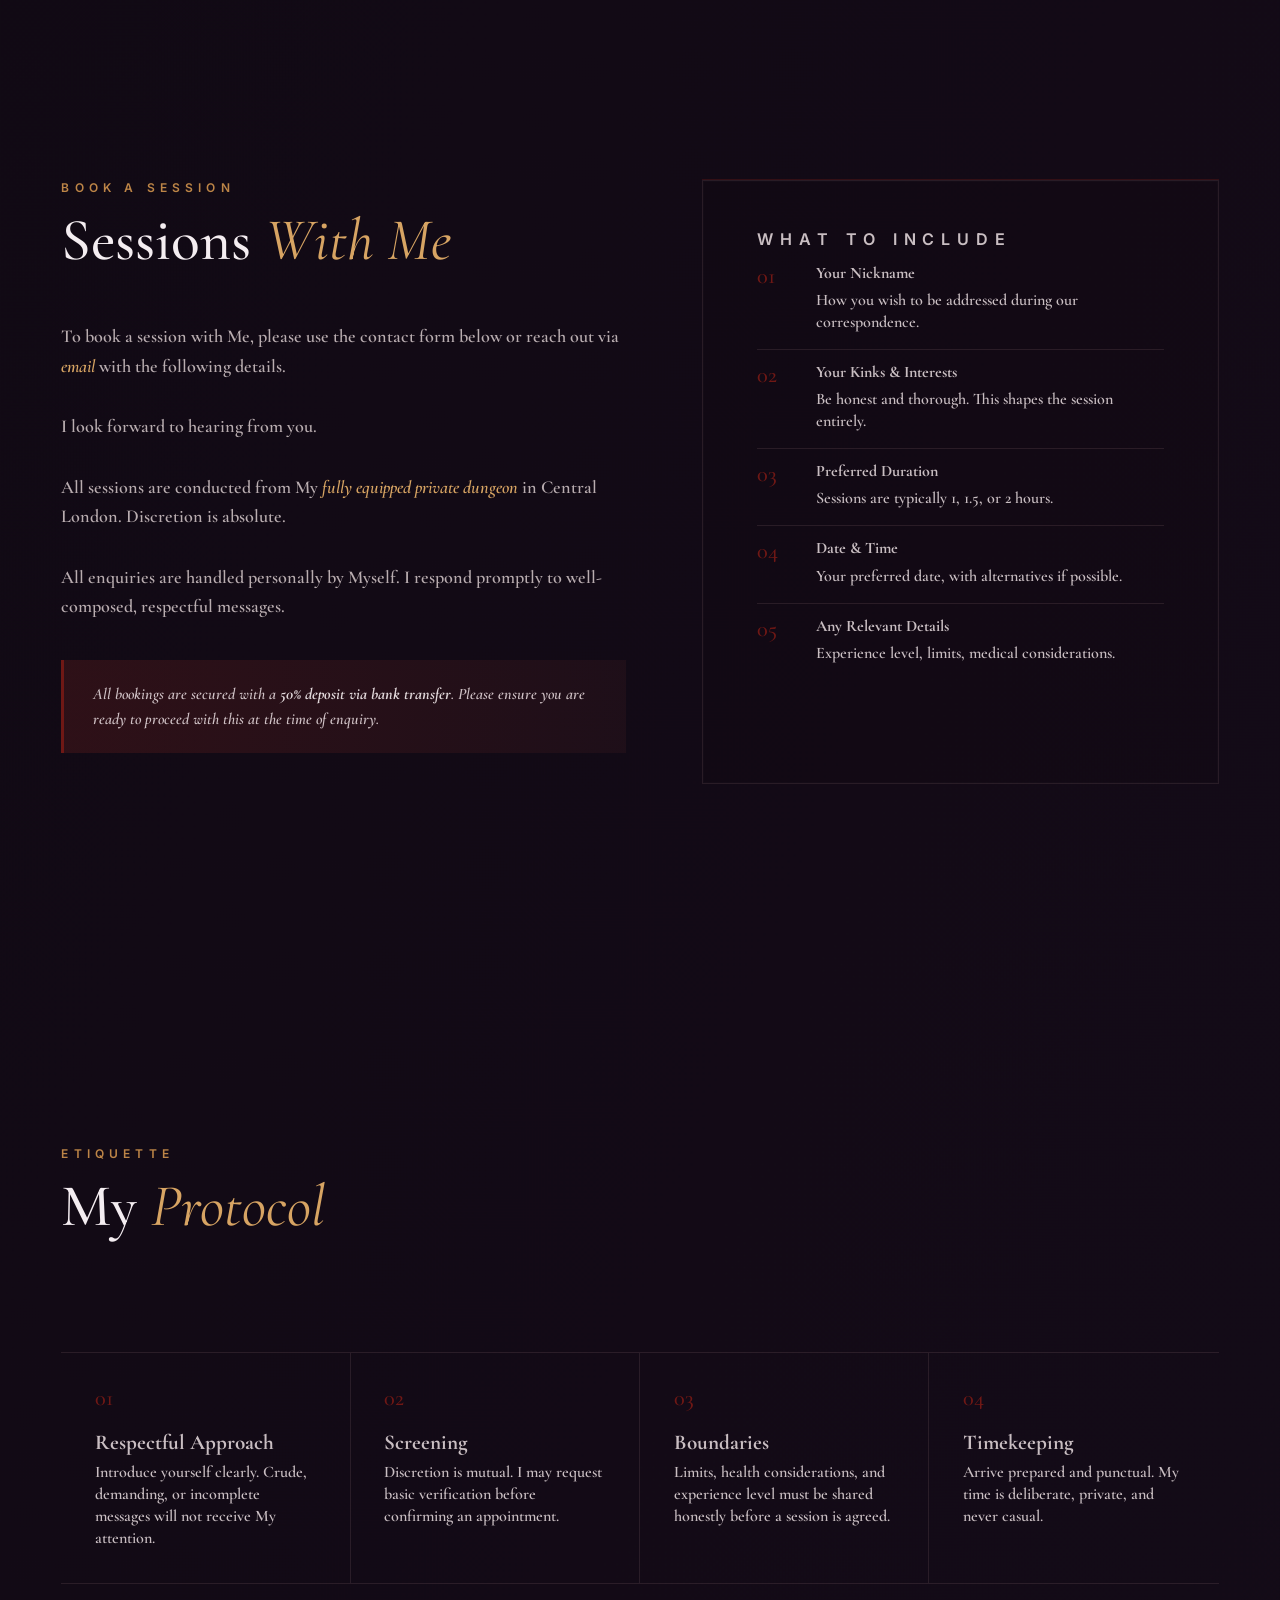
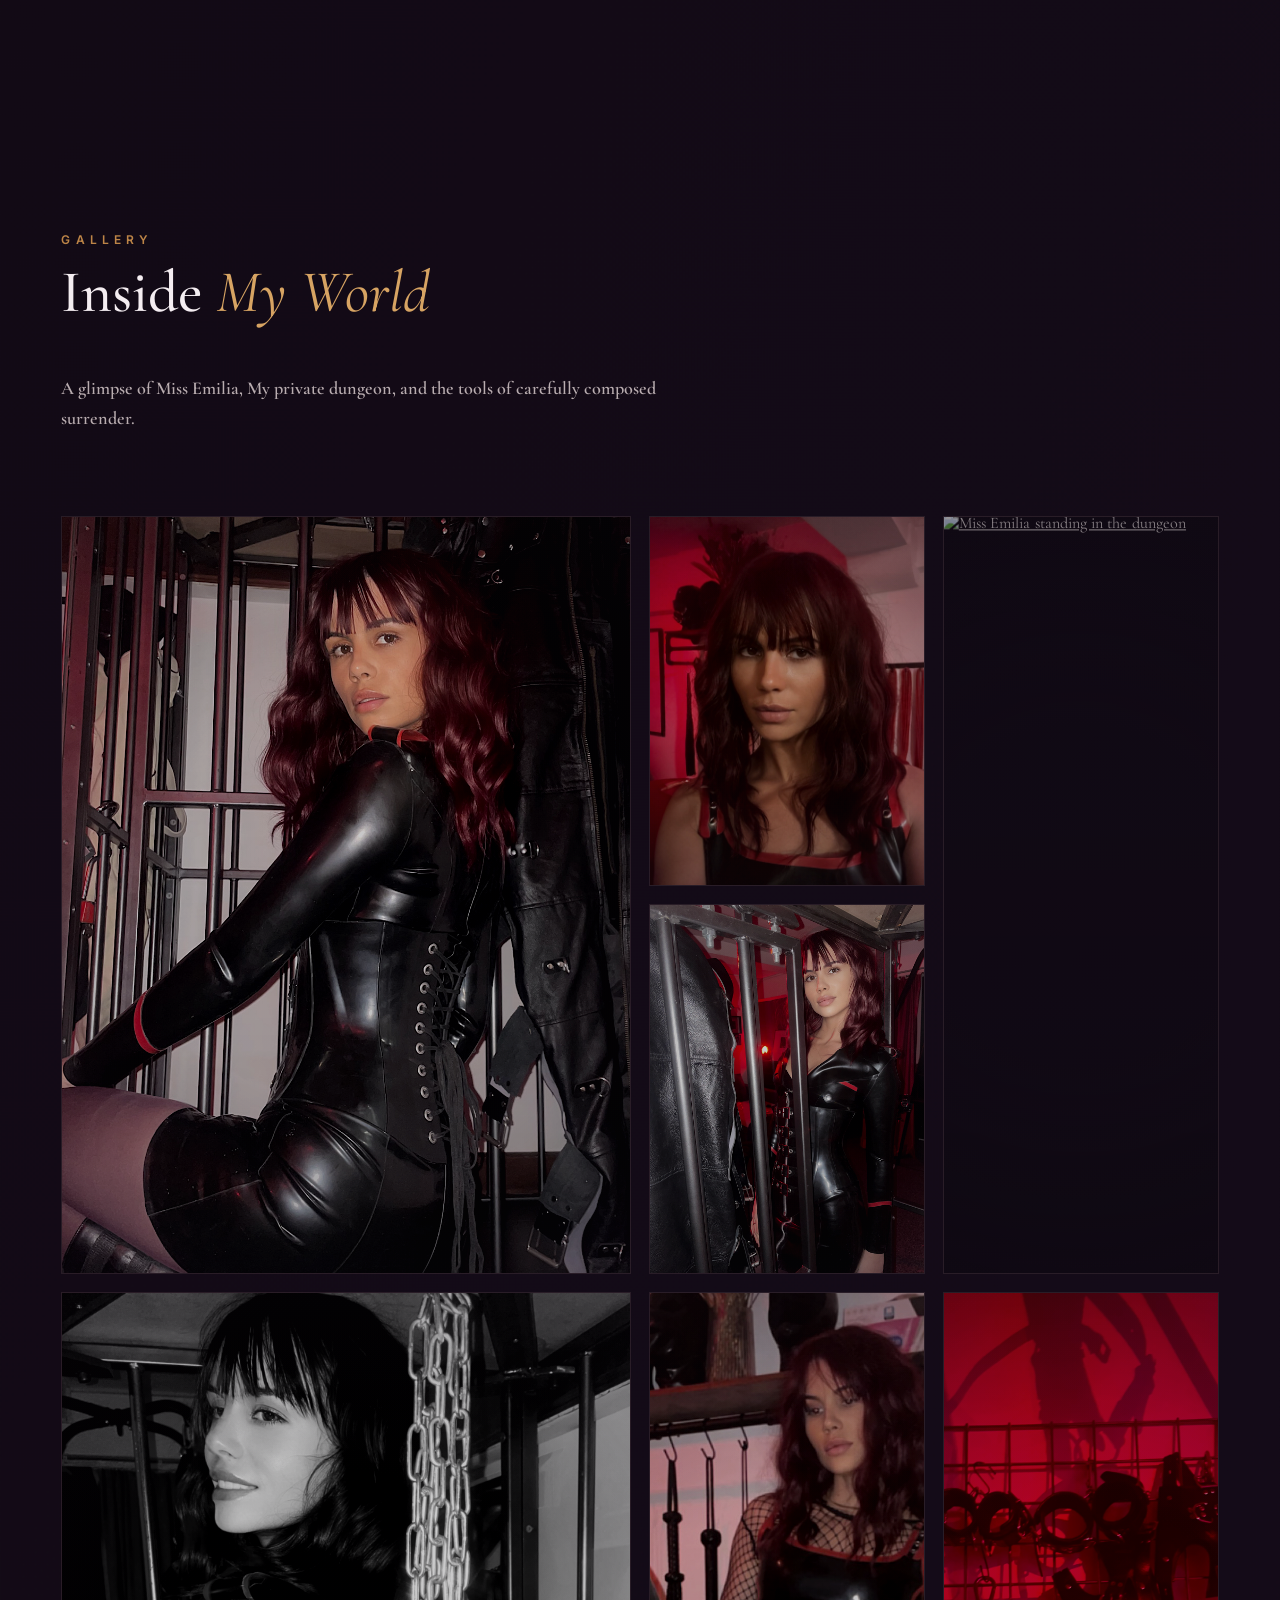
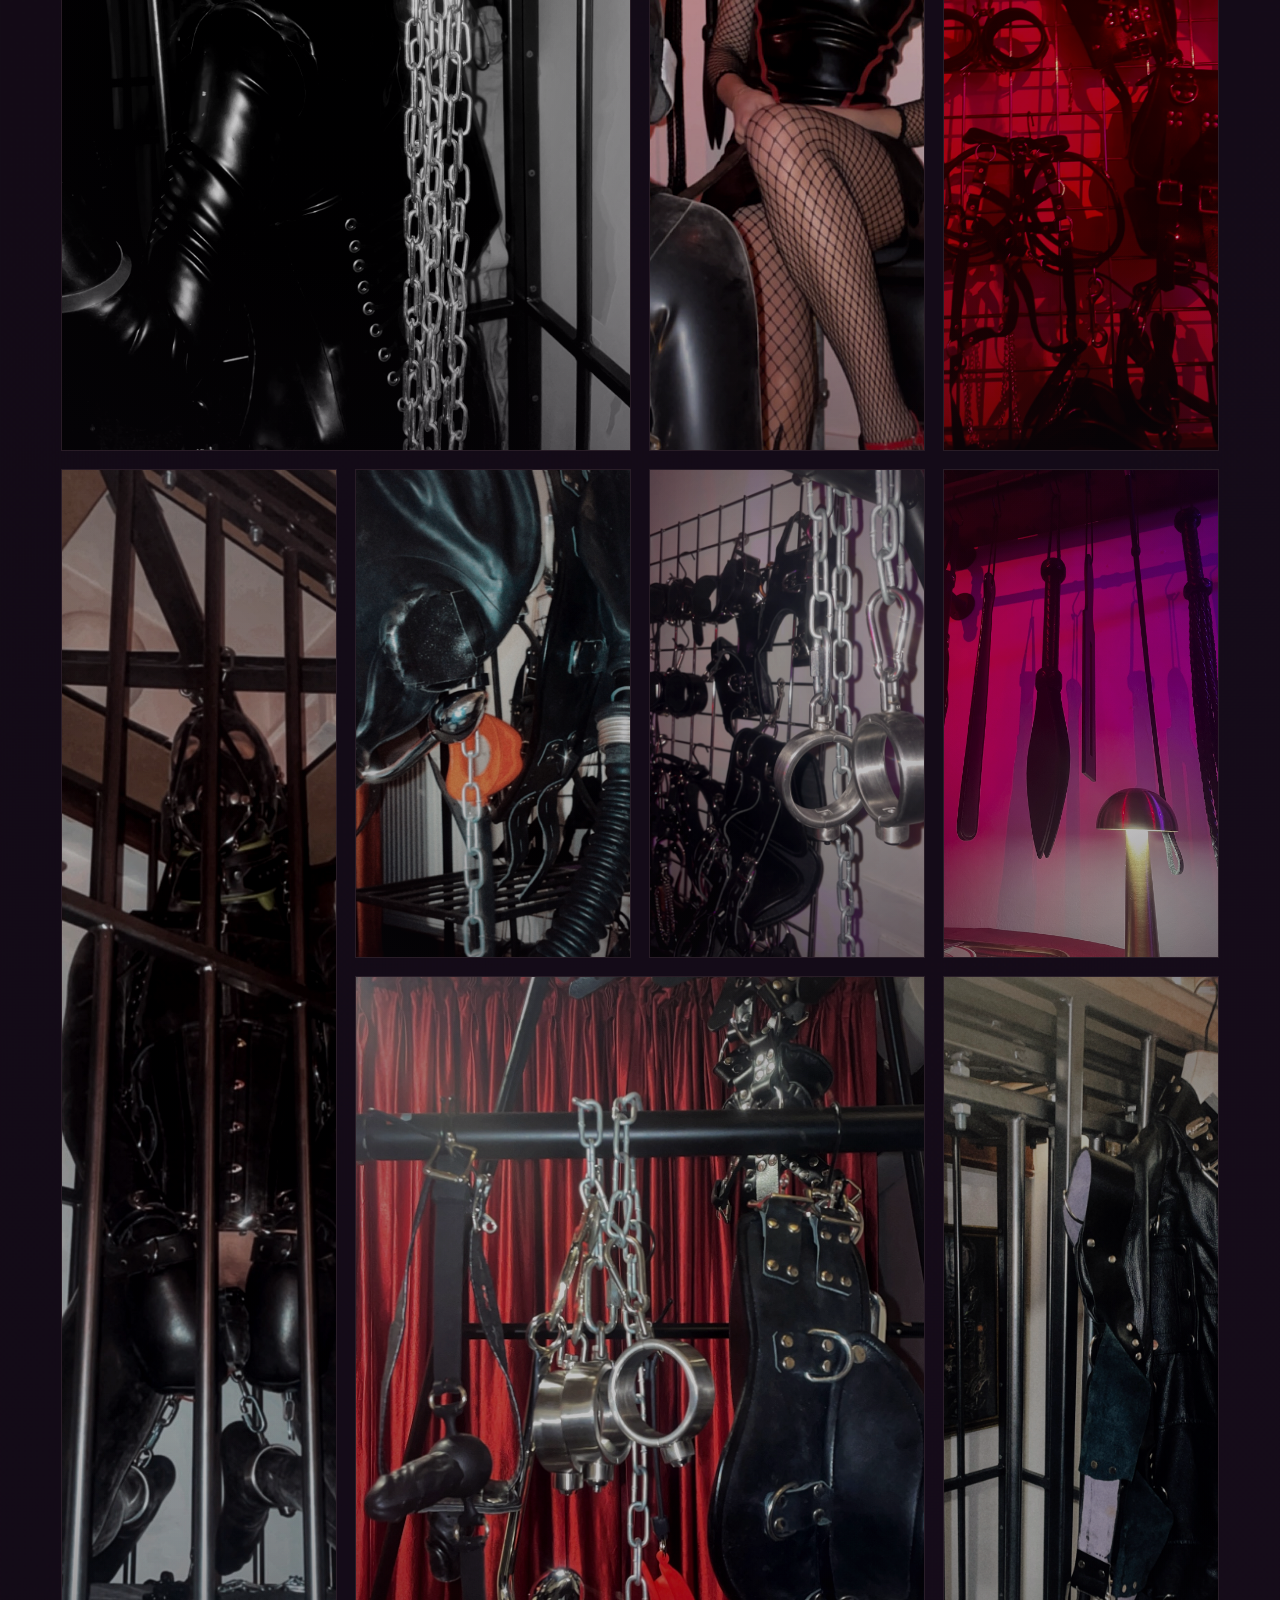
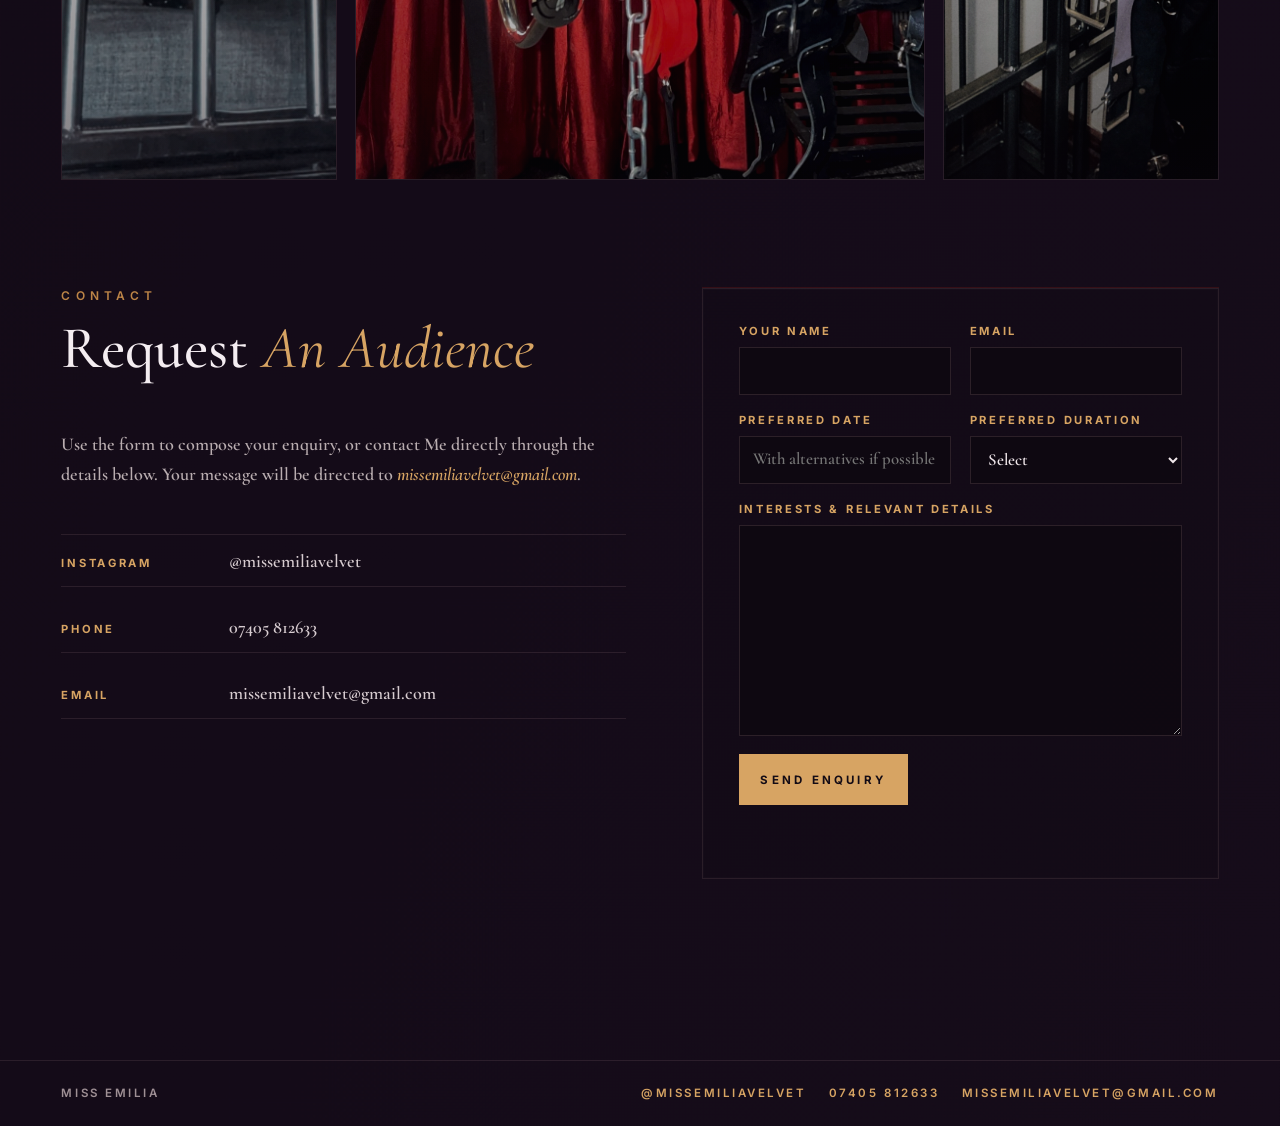
==== commit e8c77e71: "Improve SEO metadata and hero heading" ====
--- a/index.html
+++ b/index.html
@@ -3,11 +3,40 @@
   <head>
     <meta charset="utf-8">
     <meta name="viewport" content="width=device-width, initial-scale=1">
-    <title>Miss Emilia</title>
+    <title>Miss Emilia | Central London Dominatrix &amp; Private Dungeon Sessions</title>
+    <meta name="description" content="Miss Emilia is a professional Dominatrix in Central London offering bespoke BDSM sessions from a fully equipped private dungeon.">
+    <meta name="robots" content="index, follow">
+    <link rel="canonical" href="https://www.missemilia.co.uk/">
+    <meta property="og:type" content="website">
+    <meta property="og:site_name" content="Miss Emilia">
+    <meta property="og:title" content="Miss Emilia | Central London Dominatrix">
+    <meta property="og:description" content="Bespoke private dungeon sessions with Miss Emilia, a professional Dominatrix based in Central London.">
+    <meta property="og:url" content="https://www.missemilia.co.uk/">
+    <meta property="og:image" content="https://www.missemilia.co.uk/assets/photos/miss-emilia-cage-red.jpg">
+    <meta name="twitter:card" content="summary_large_image">
+    <meta name="twitter:title" content="Miss Emilia | Central London Dominatrix">
+    <meta name="twitter:description" content="Bespoke private dungeon sessions with Miss Emilia in Central London.">
+    <meta name="twitter:image" content="https://www.missemilia.co.uk/assets/photos/miss-emilia-cage-red.jpg">
     <link rel="preconnect" href="https://fonts.googleapis.com">
     <link rel="preconnect" href="https://fonts.gstatic.com" crossorigin>
     <link href="https://fonts.googleapis.com/css2?family=Cormorant+Garamond:ital,wght@0,400;0,500;0,600;1,400;1,500&family=Inter:wght@500;600;700&display=swap" rel="stylesheet">
     <link rel="stylesheet" href="styles.css">
+    <script type="application/ld+json">
+      {
+        "@context": "https://schema.org",
+        "@type": "ProfessionalService",
+        "name": "Miss Emilia",
+        "description": "Professional Dominatrix in Central London offering bespoke BDSM sessions from a private dungeon.",
+        "url": "https://www.missemilia.co.uk/",
+        "image": "https://www.missemilia.co.uk/assets/photos/miss-emilia-cage-red.jpg",
+        "email": "missemiliavelvet@gmail.com",
+        "telephone": "+447405812633",
+        "areaServed": "Central London",
+        "sameAs": [
+          "https://www.instagram.com/missemiliavelvet"
+        ]
+      }
+    </script>
   </head>
   <body>
     <header class="site-header">
@@ -26,7 +55,7 @@
         <div class="hero-media" aria-hidden="true"></div>
         <div class="hero-content">
           <p class="eyebrow">Central London</p>
-          <h1 id="hero-title" class="hero-title">Miss <span>Emilia</span></h1>
+          <h1 id="hero-title" class="hero-title">Miss <span>Emilia</span><span class="hero-title-detail">Central London Dominatrix</span></h1>
           <p class="hero-line">Power, precision, and surrender.</p>
           <a class="text-link" href="#contact">Request an audience</a>
         </div>
--- a/styles.css
+++ b/styles.css
@@ -165,6 +165,18 @@
 
 .hero-title span {
   display: inline;
+}
+
+.hero-title-detail {
+  display: block;
+  margin-top: 1.05rem;
+  color: var(--gold-bright);
+  font-family: Inter, Arial, sans-serif;
+  font-size: clamp(0.78rem, 1.15vw, 1rem);
+  font-weight: 700;
+  letter-spacing: 0.28em;
+  line-height: 1.45;
+  text-transform: uppercase;
 }
 
 .hero-line {
@@ -768,6 +780,12 @@
     display: block;
   }
 
+  .hero-title-detail {
+    margin-top: 0.8rem;
+    font-size: 0.68rem;
+    letter-spacing: 0.18em;
+  }
+
   .section-title span {
     display: block;
     margin: 0.25rem 0 0;
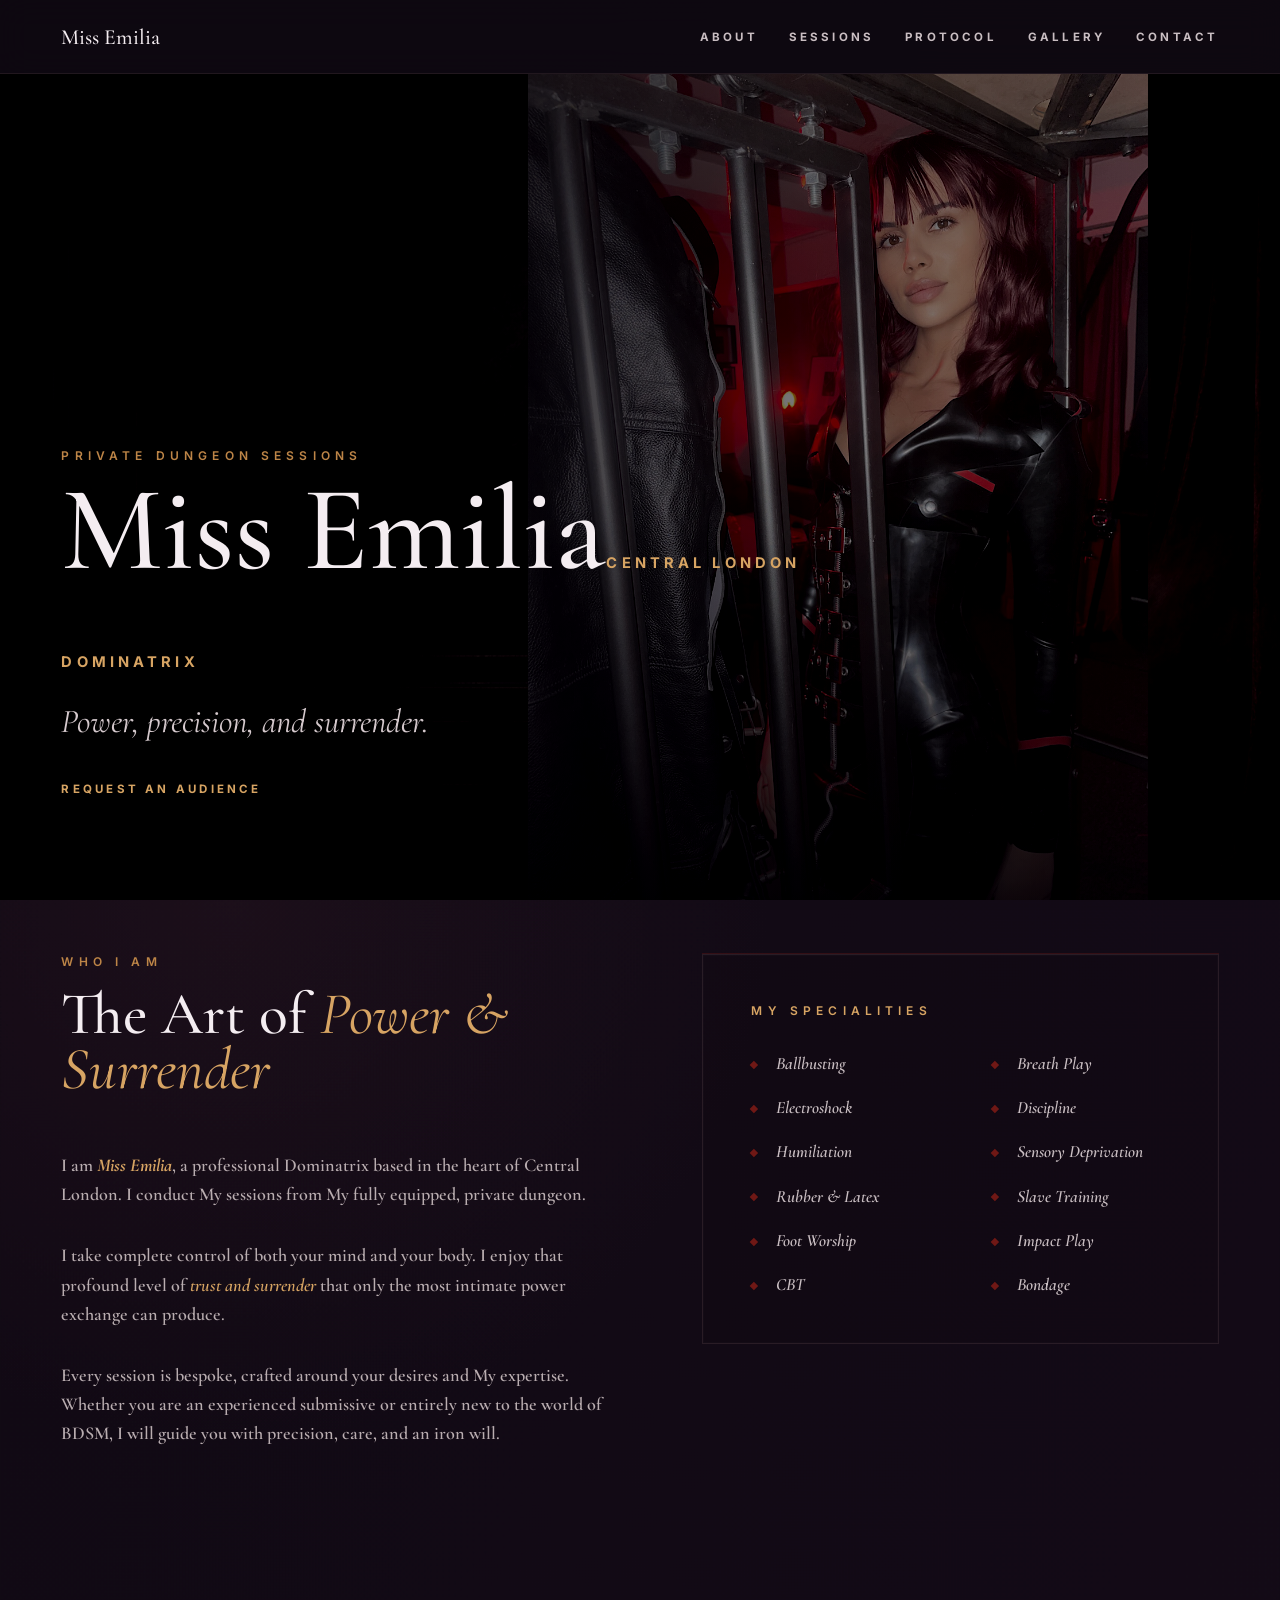
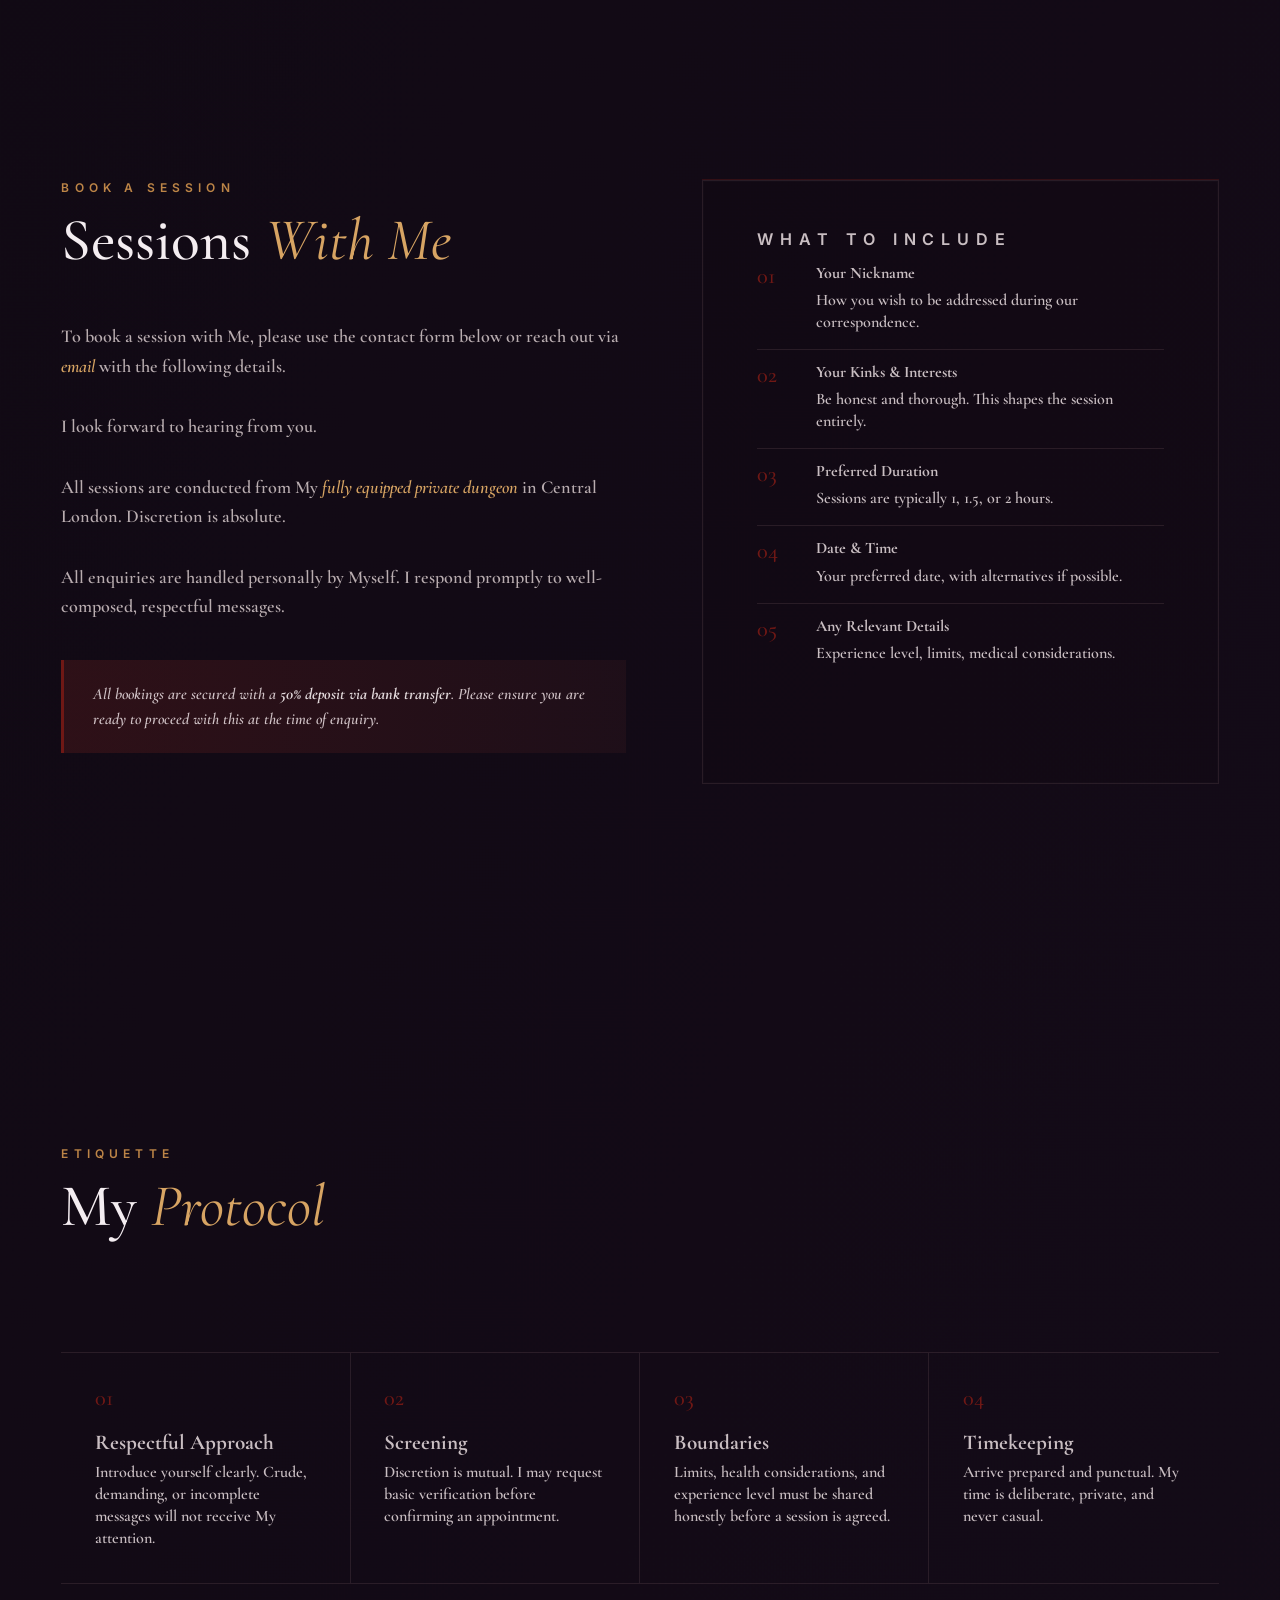
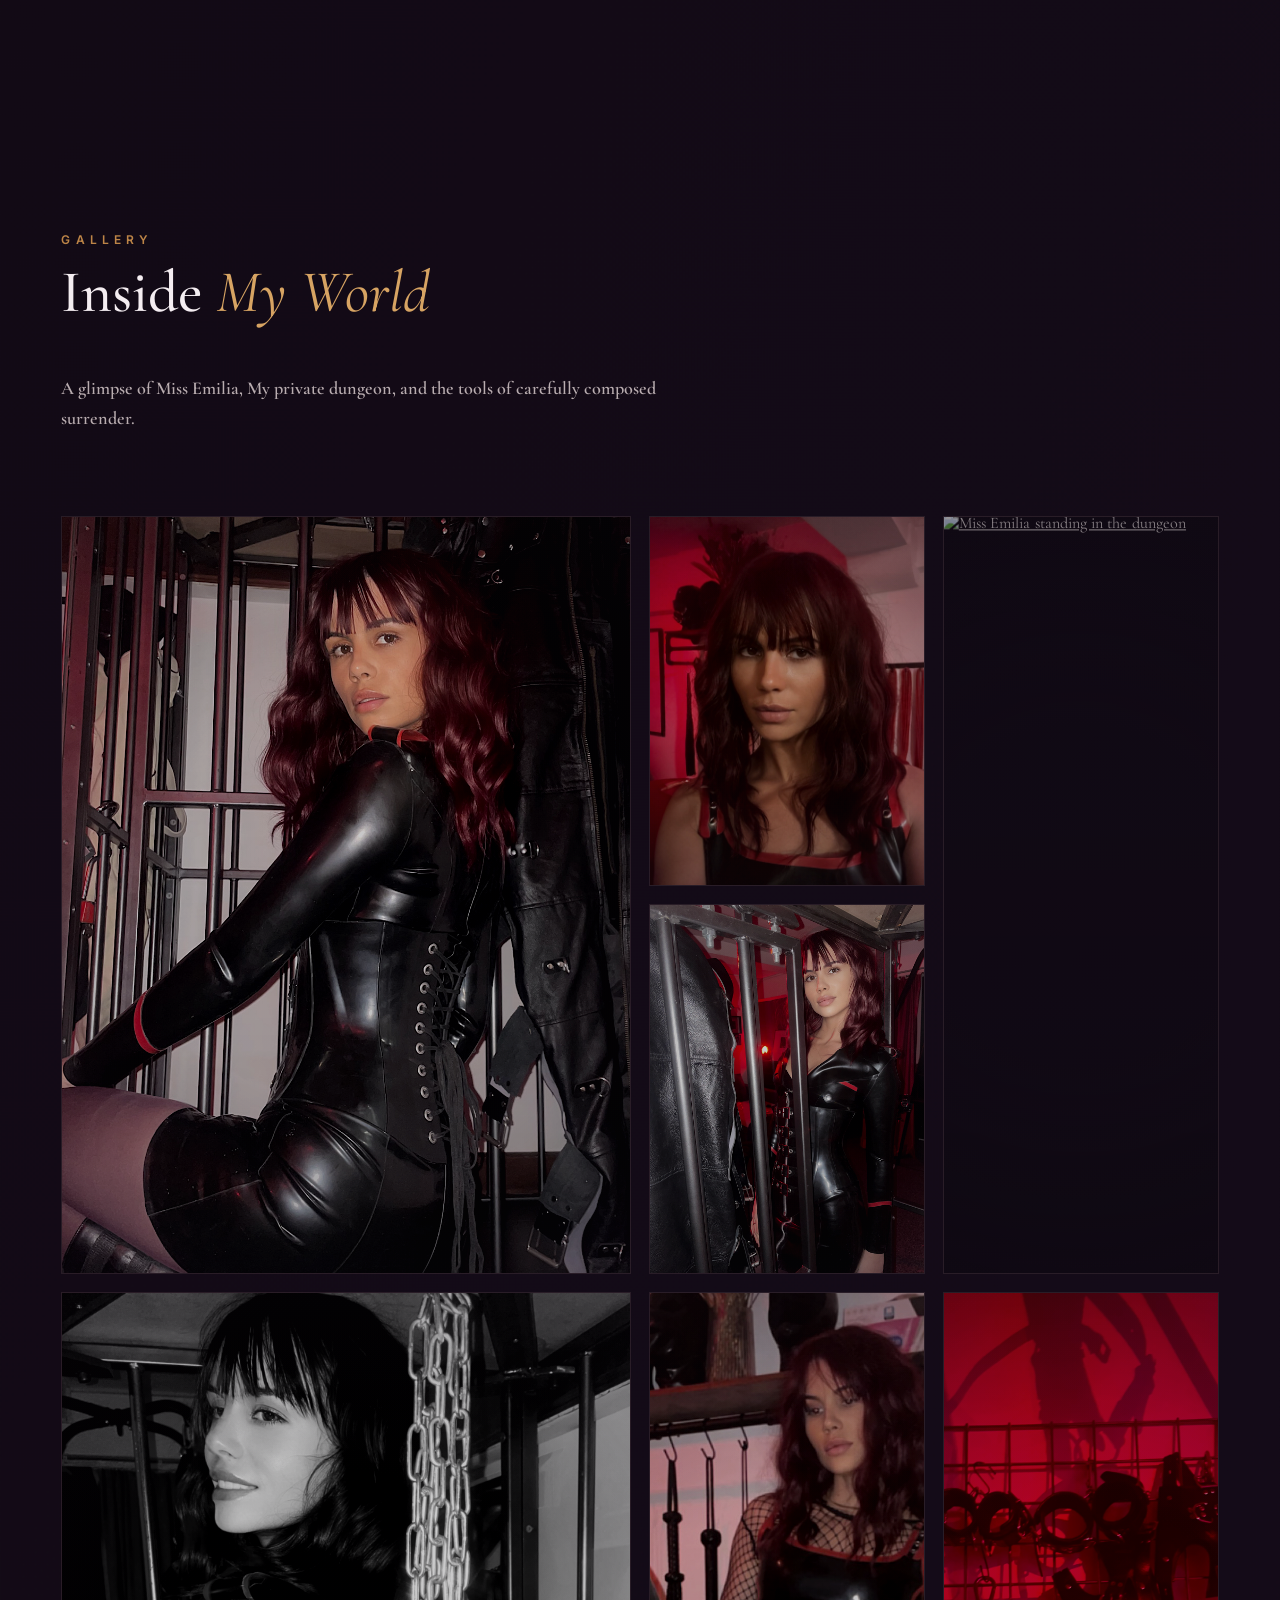
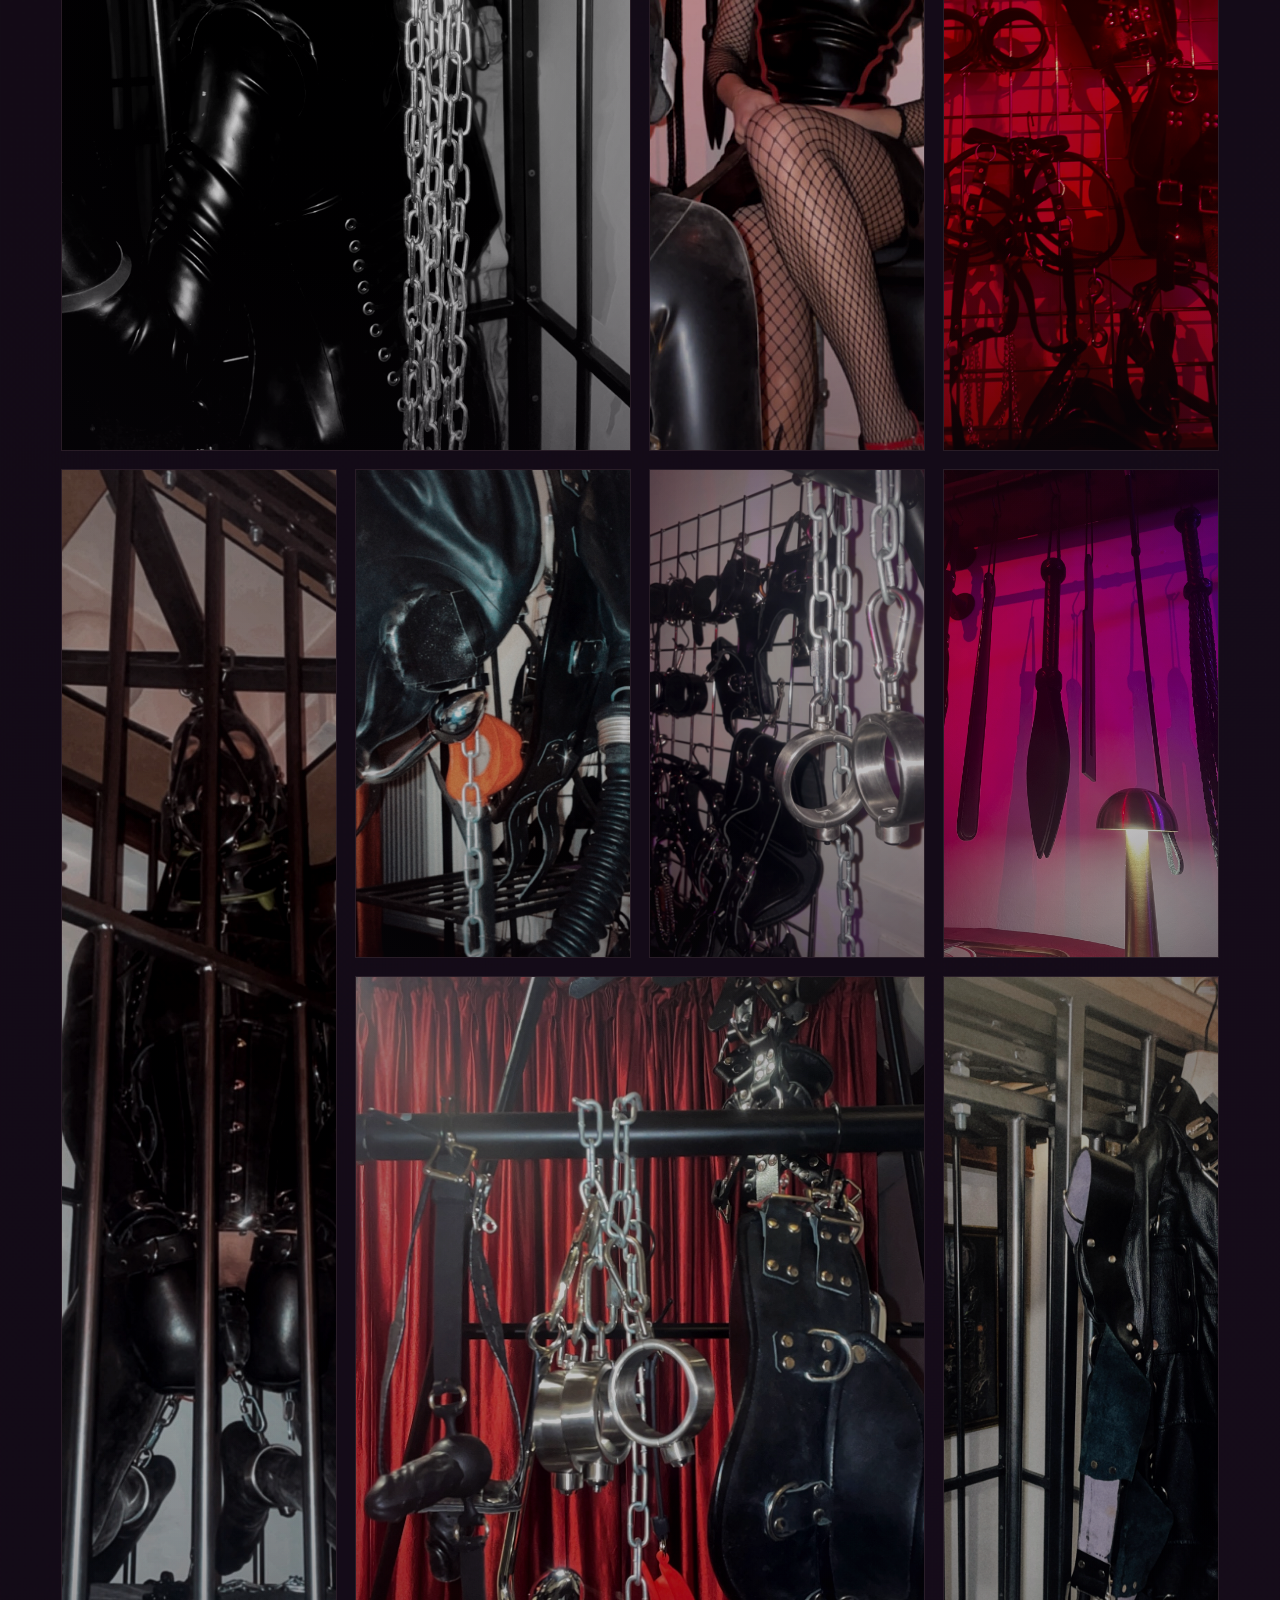
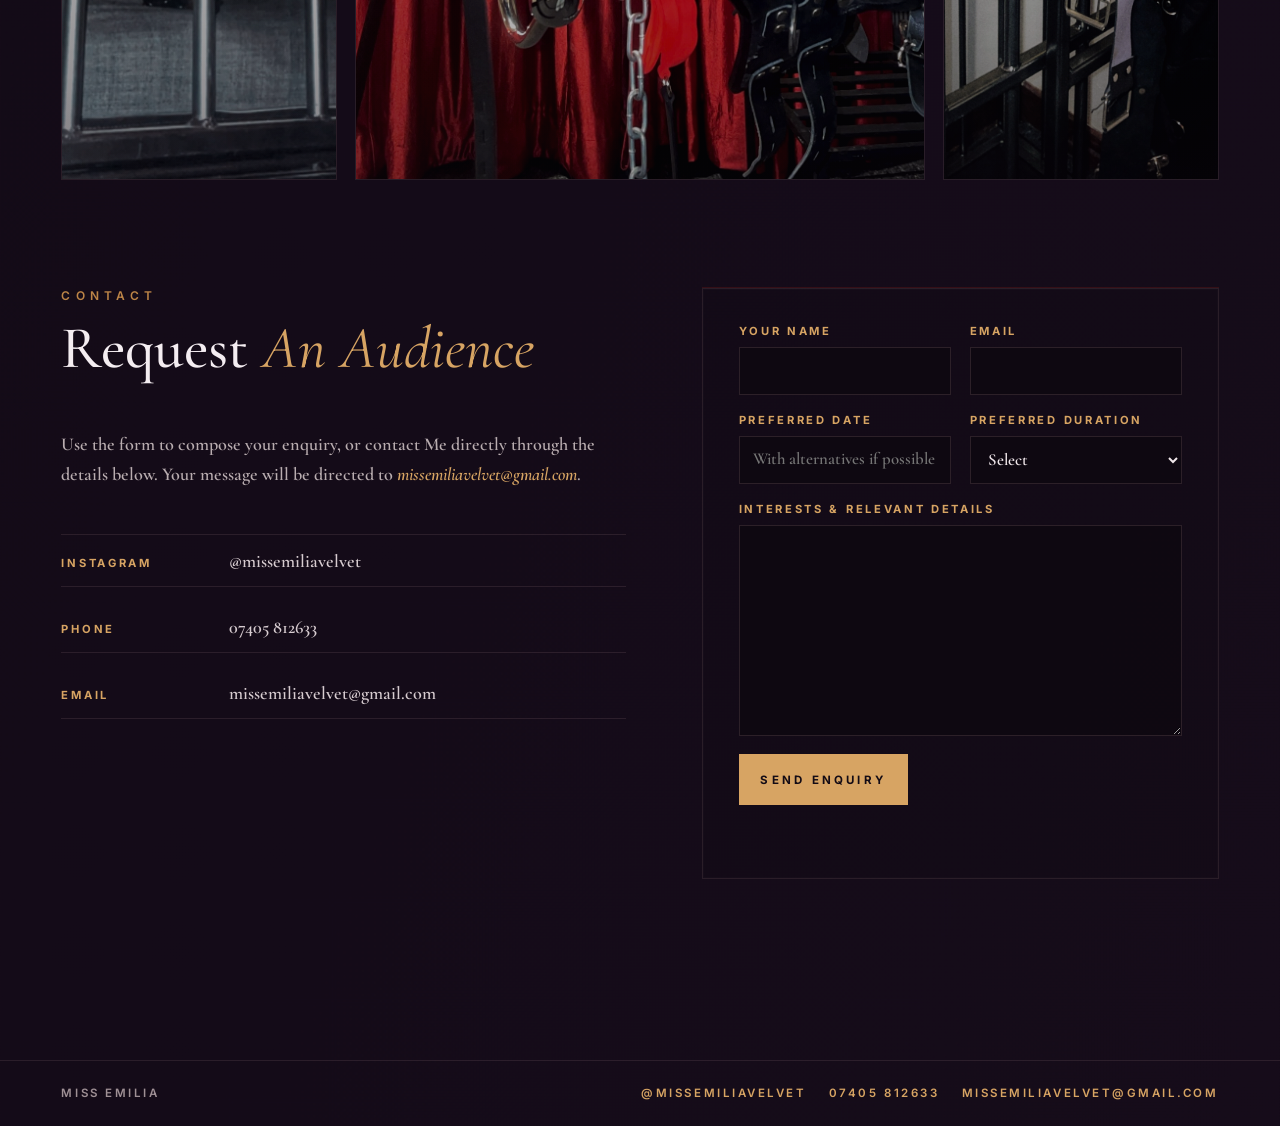
==== commit b407e924: "Refine hero eyebrow copy" ====
--- a/index.html
+++ b/index.html
@@ -54,7 +54,7 @@
       <section class="hero-section" id="home" aria-labelledby="hero-title">
         <div class="hero-media" aria-hidden="true"></div>
         <div class="hero-content">
-          <p class="eyebrow">Central London</p>
+          <p class="eyebrow">Private Dungeon Sessions</p>
           <h1 id="hero-title" class="hero-title">Miss <span>Emilia</span><span class="hero-title-detail">Central London Dominatrix</span></h1>
           <p class="hero-line">Power, precision, and surrender.</p>
           <a class="text-link" href="#contact">Request an audience</a>
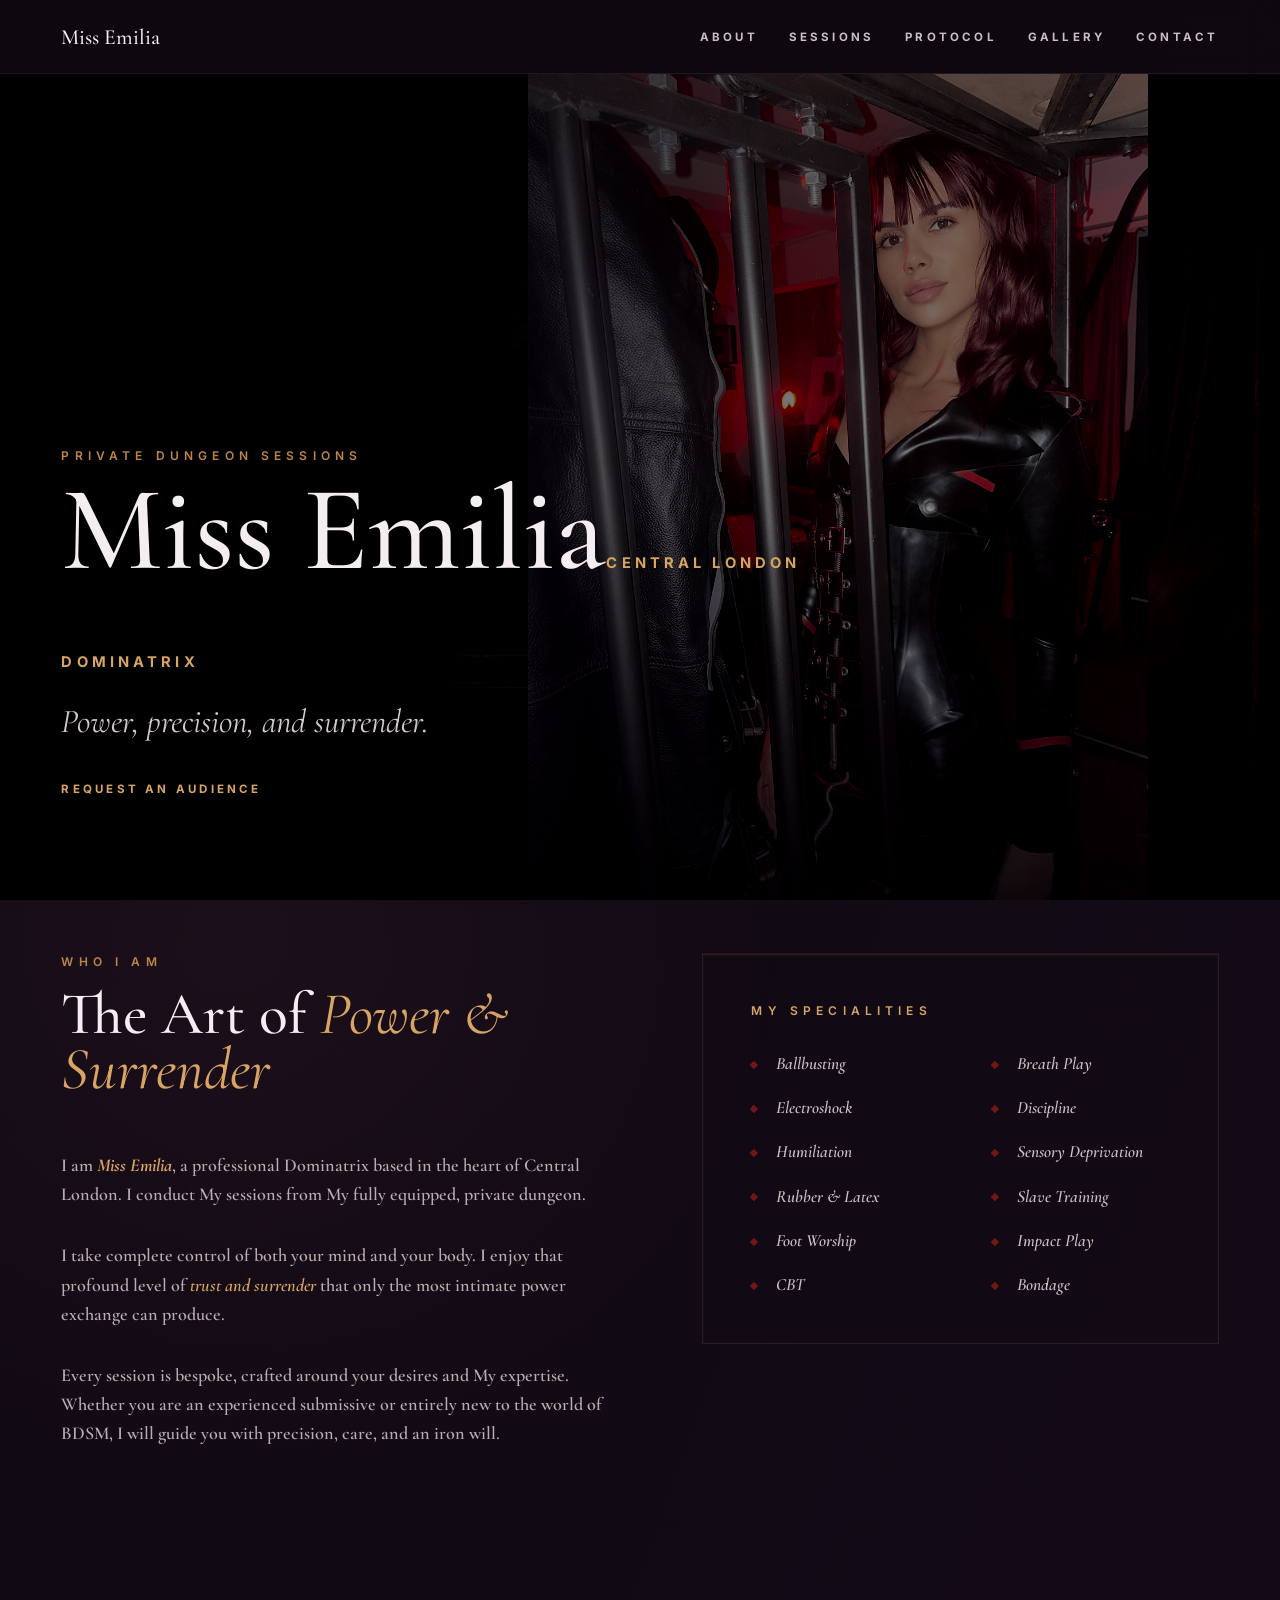
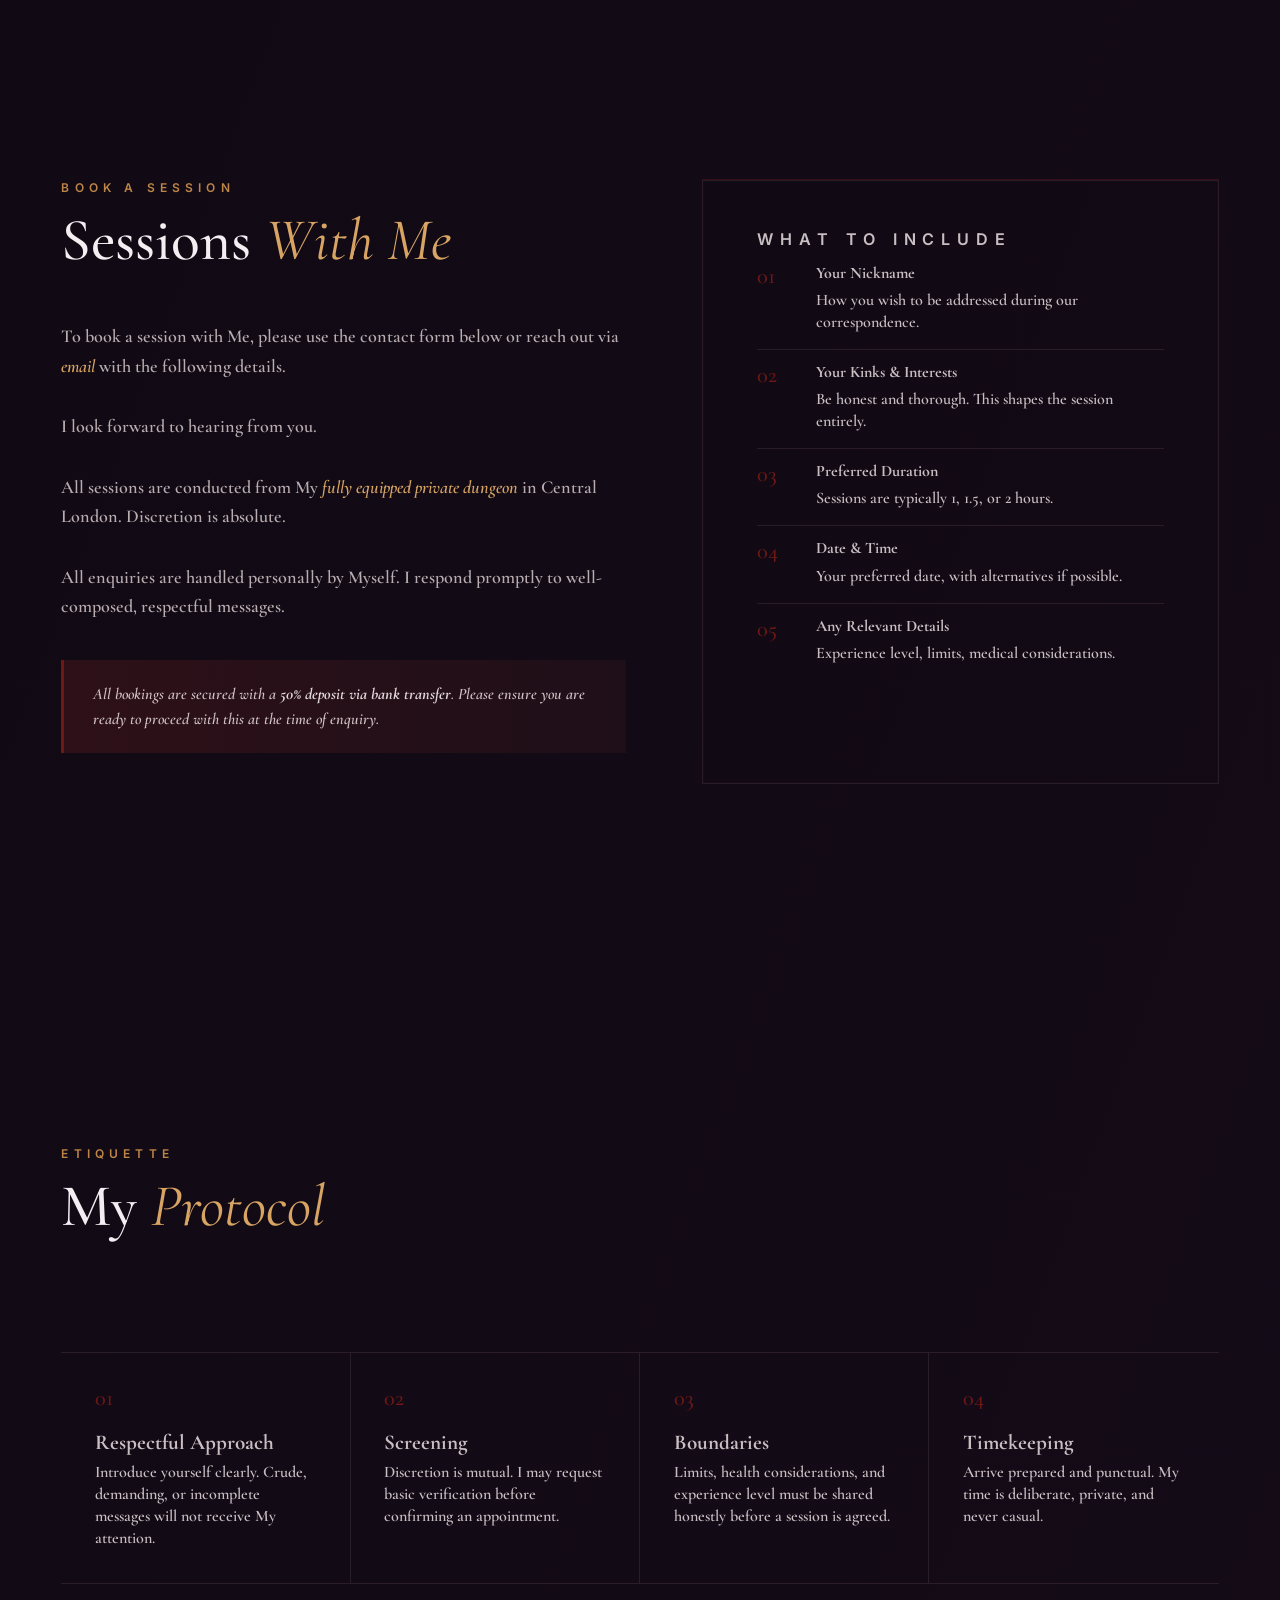
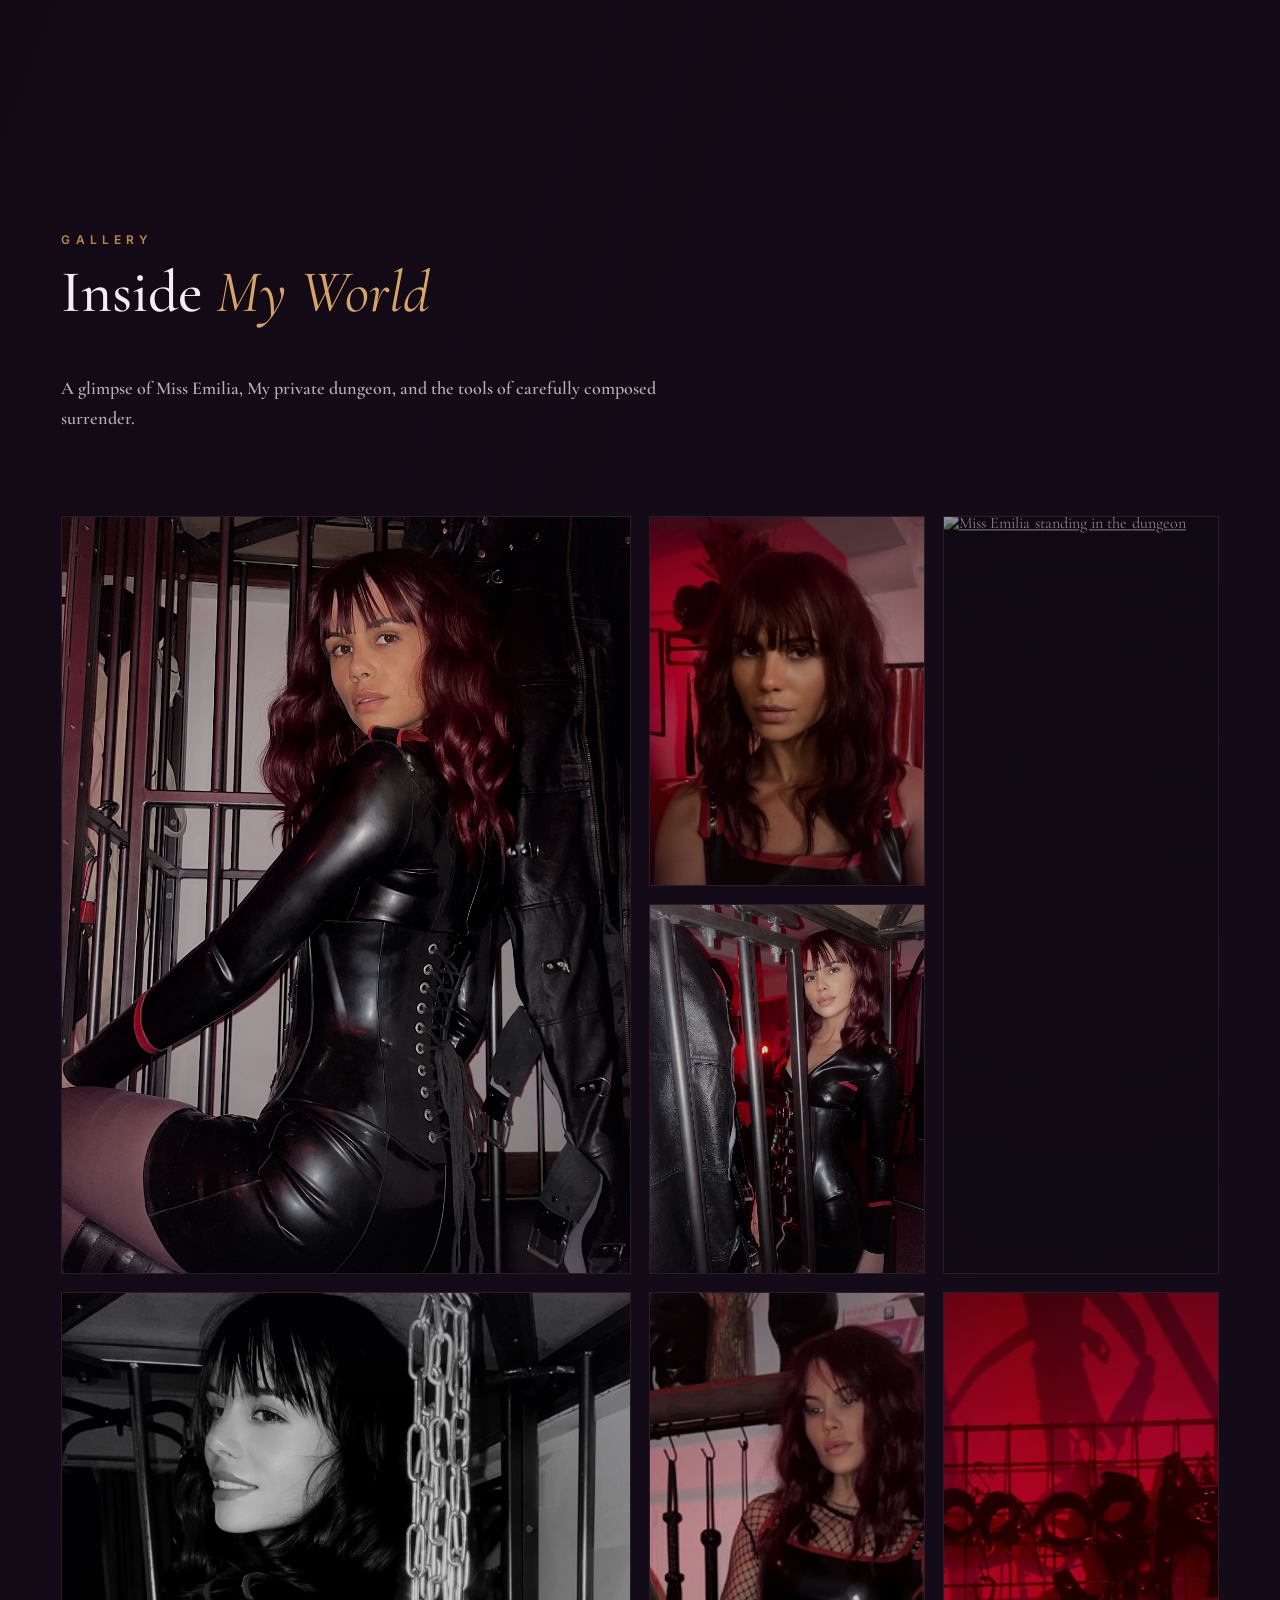
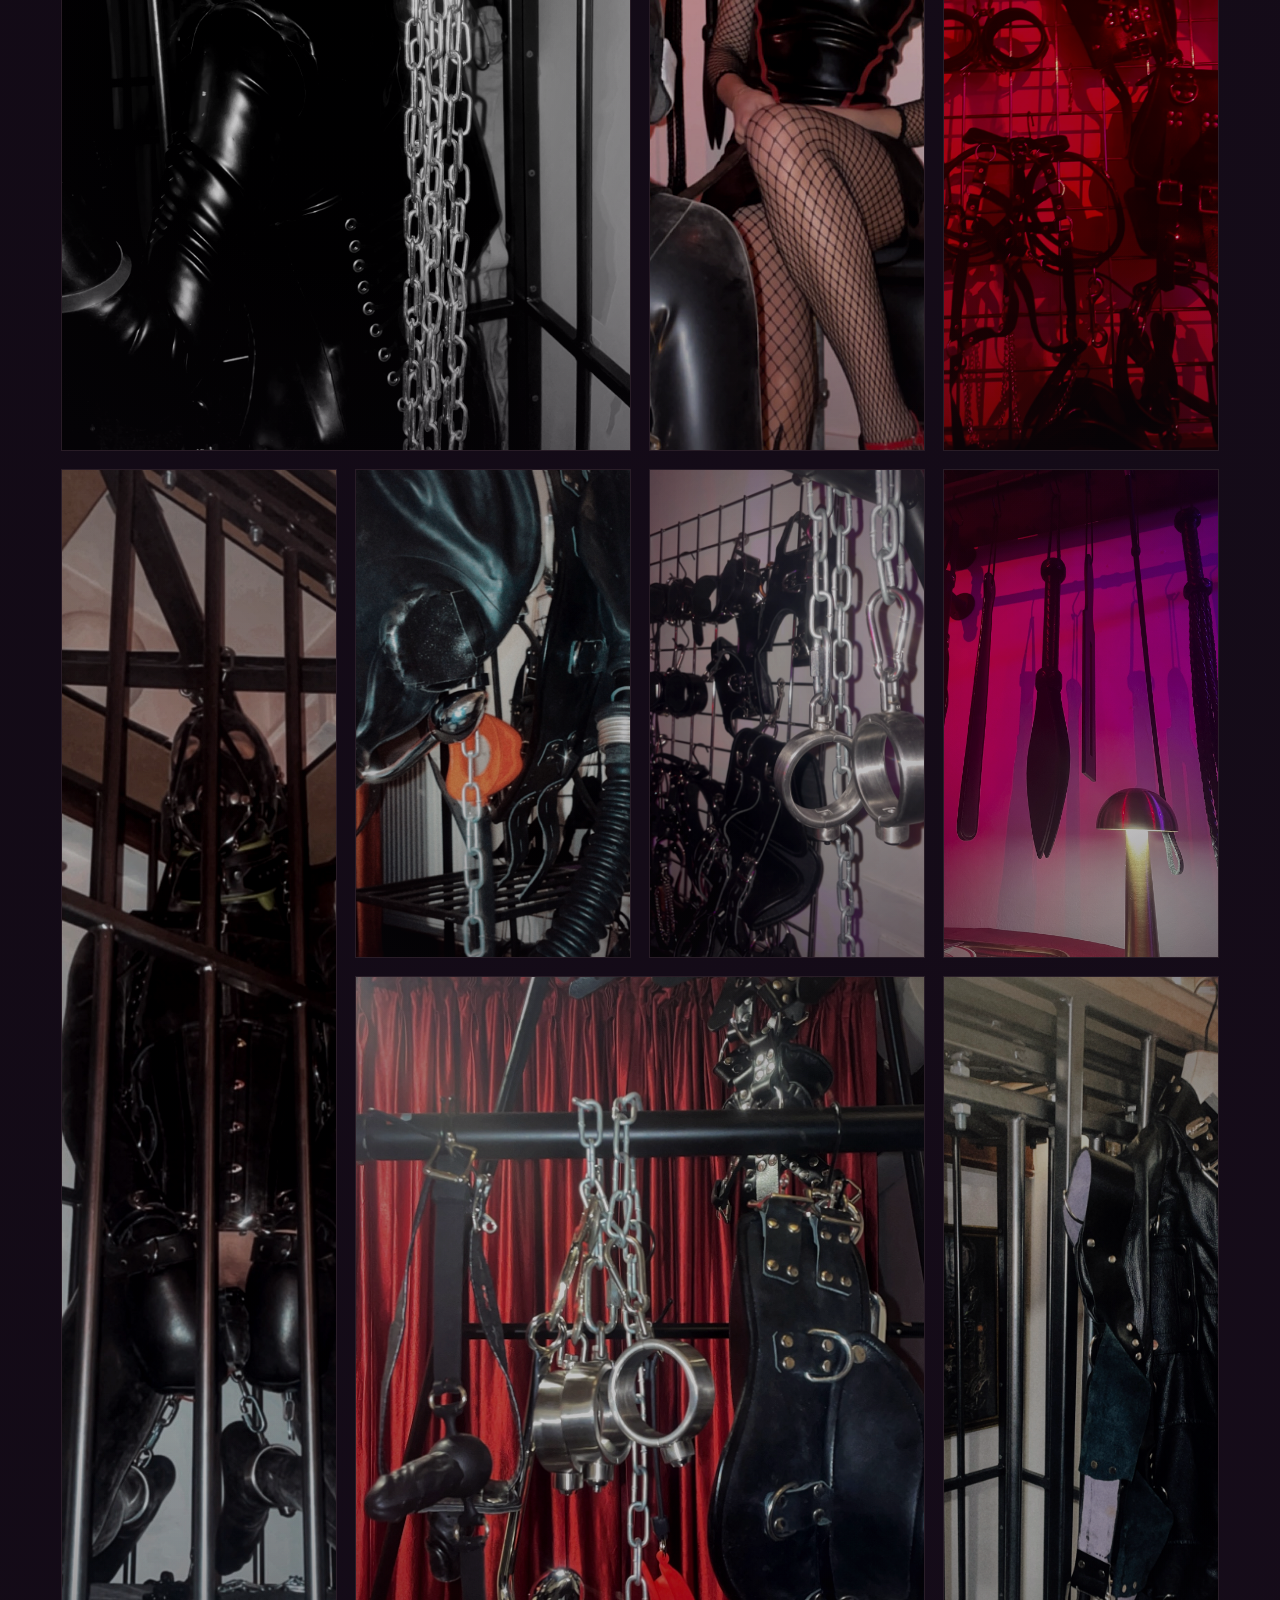
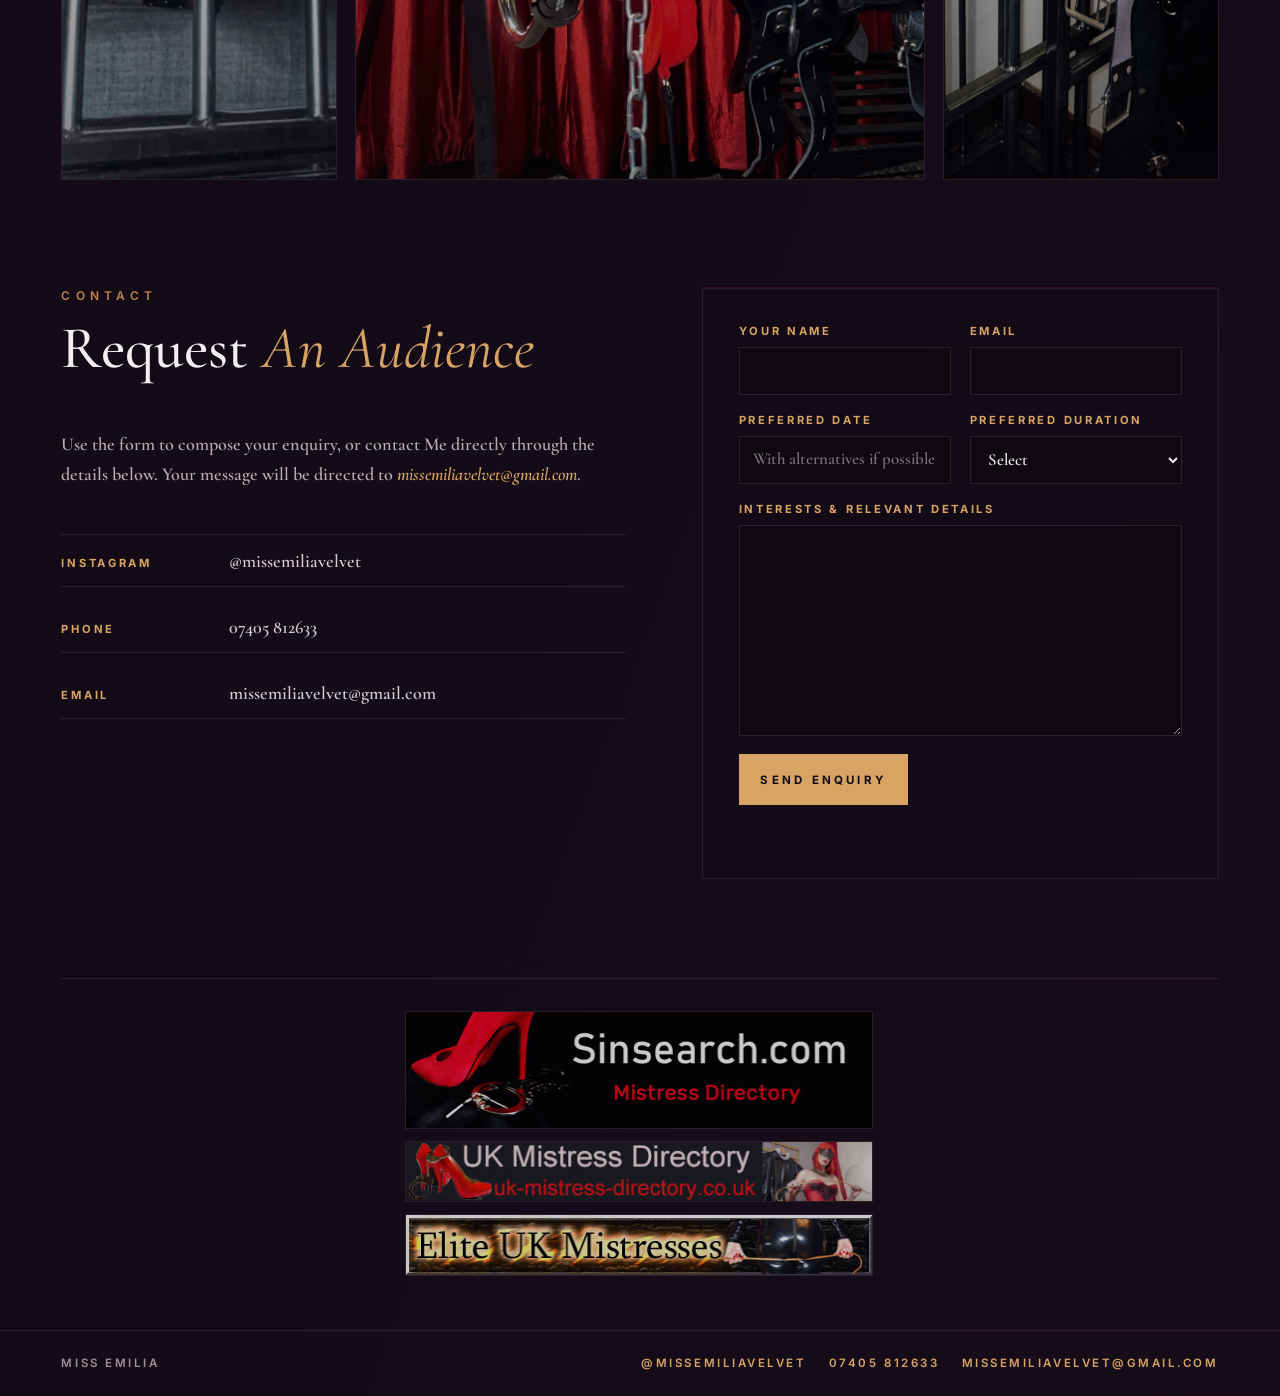
==== commit 2e9ebfd6: "Add directory banner links" ====
--- a/index.html
+++ b/index.html
@@ -303,6 +303,18 @@
           <button type="submit">Send Enquiry</button>
           <p class="form-status" id="form-status" aria-live="polite"></p>
         </form>
+
+        <div class="directory-links" aria-label="Directory links">
+          <a href="http://www.sinsearch.com/" target="_blank" rel="noopener noreferrer" aria-label="Visit Sinsearch">
+            <img src="assets/directories/sinsearch-directory.jpg" alt="Sinsearch.com Mistress Directory" loading="lazy" decoding="async">
+          </a>
+          <a href="https://www.uk-mistress-directory.co.uk/" target="_blank" rel="noopener noreferrer" aria-label="Visit UK Mistress Directory">
+            <img src="assets/directories/uk-mistress-directory.jpg" alt="UK Mistress Directory" loading="lazy" decoding="async">
+          </a>
+          <a href="https://www.eliteukmistresses.co.uk/" target="_blank" rel="noopener noreferrer" aria-label="Visit Elite UK Mistresses">
+            <img src="assets/directories/elite-uk-mistresses.gif" alt="Elite UK Mistresses" loading="lazy" decoding="async">
+          </a>
+        </div>
       </section>
     </main>
 
--- a/styles.css
+++ b/styles.css
@@ -678,6 +678,37 @@
   color: #d88a83;
 }
 
+.directory-links {
+  grid-column: 1 / -1;
+  display: flex;
+  flex-direction: column;
+  gap: 0.75rem;
+  align-items: center;
+  justify-content: center;
+  margin-top: clamp(0.4rem, 1.8vw, 1.4rem);
+  padding-top: clamp(1.4rem, 2.5vw, 2rem);
+  border-top: 1px solid var(--line);
+}
+
+.directory-links a {
+  display: block;
+  line-height: 0;
+  opacity: 0.78;
+  transition: opacity 180ms ease, transform 180ms ease;
+}
+
+.directory-links a:hover {
+  opacity: 1;
+  transform: translateY(-1px);
+}
+
+.directory-links img {
+  display: block;
+  width: min(100%, 468px);
+  height: auto;
+  border: 1px solid rgba(151, 118, 124, 0.22);
+}
+
 footer {
   display: flex;
   justify-content: space-between;
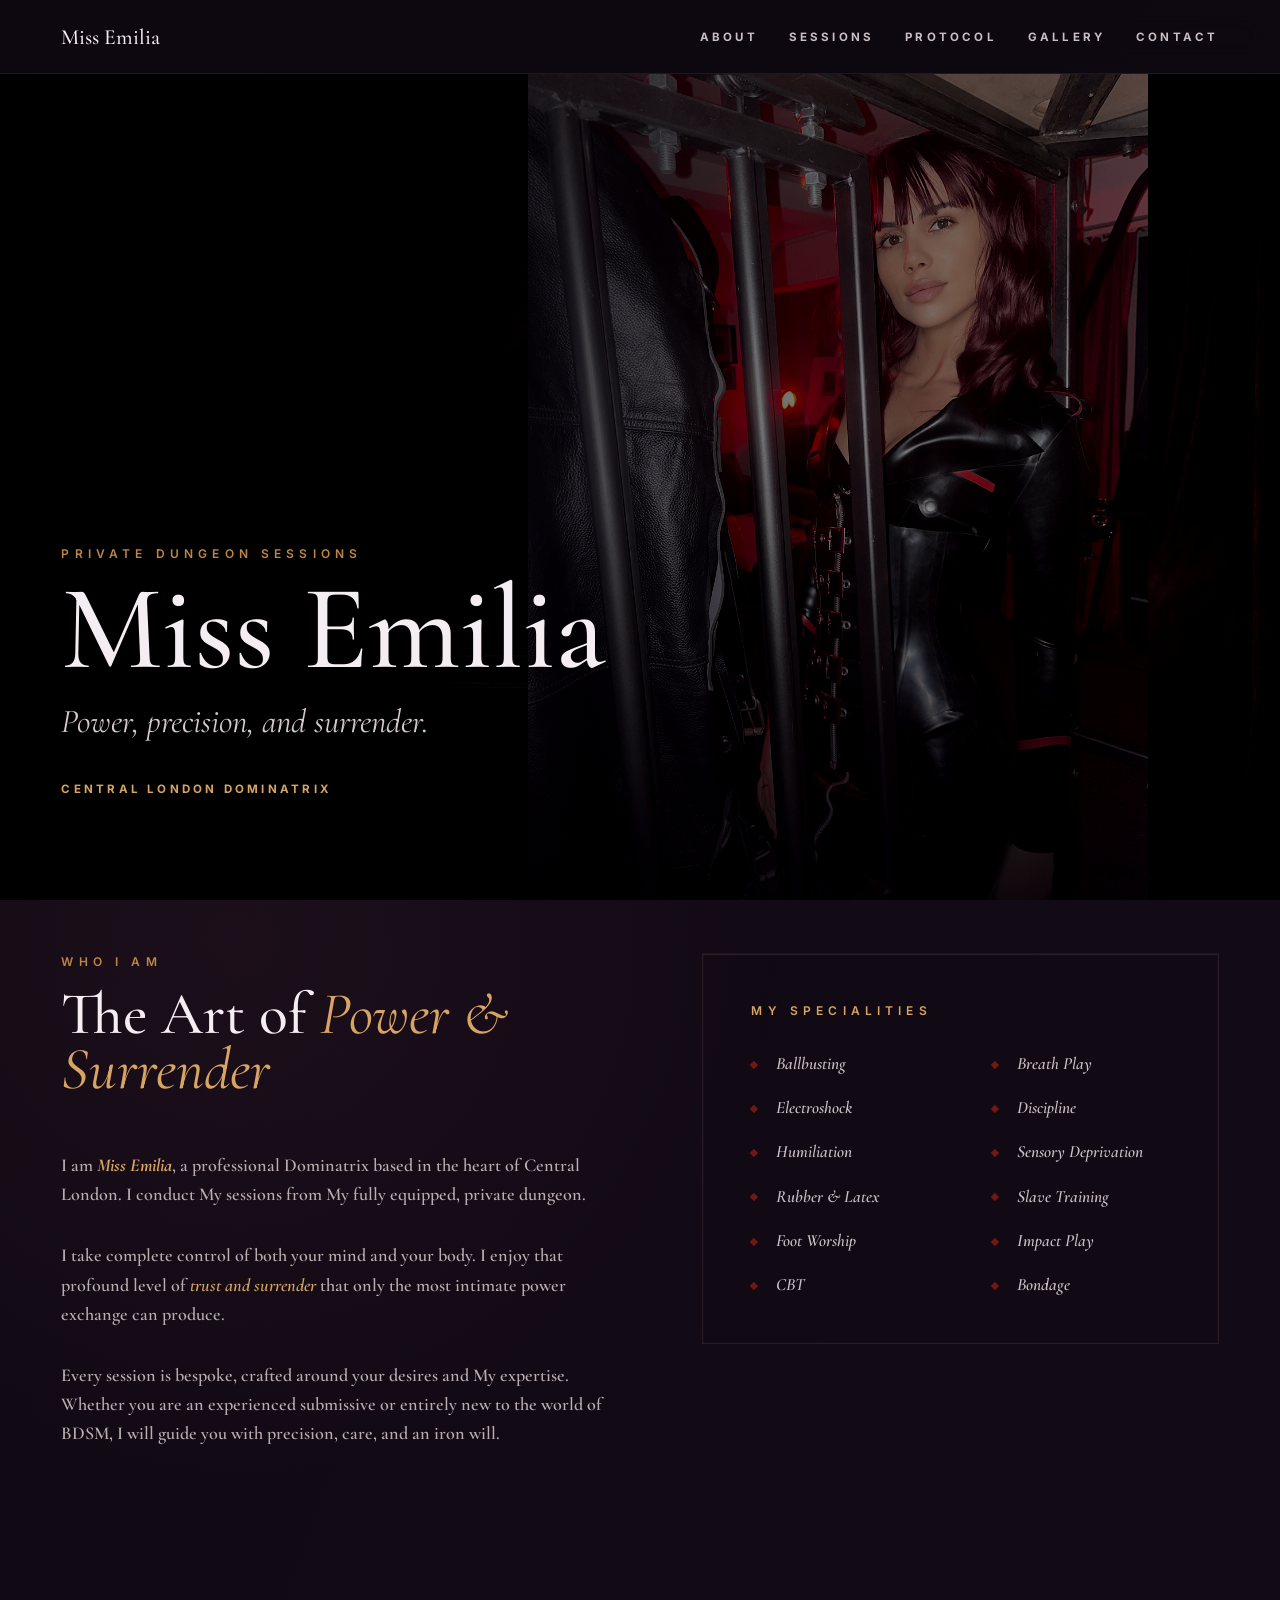
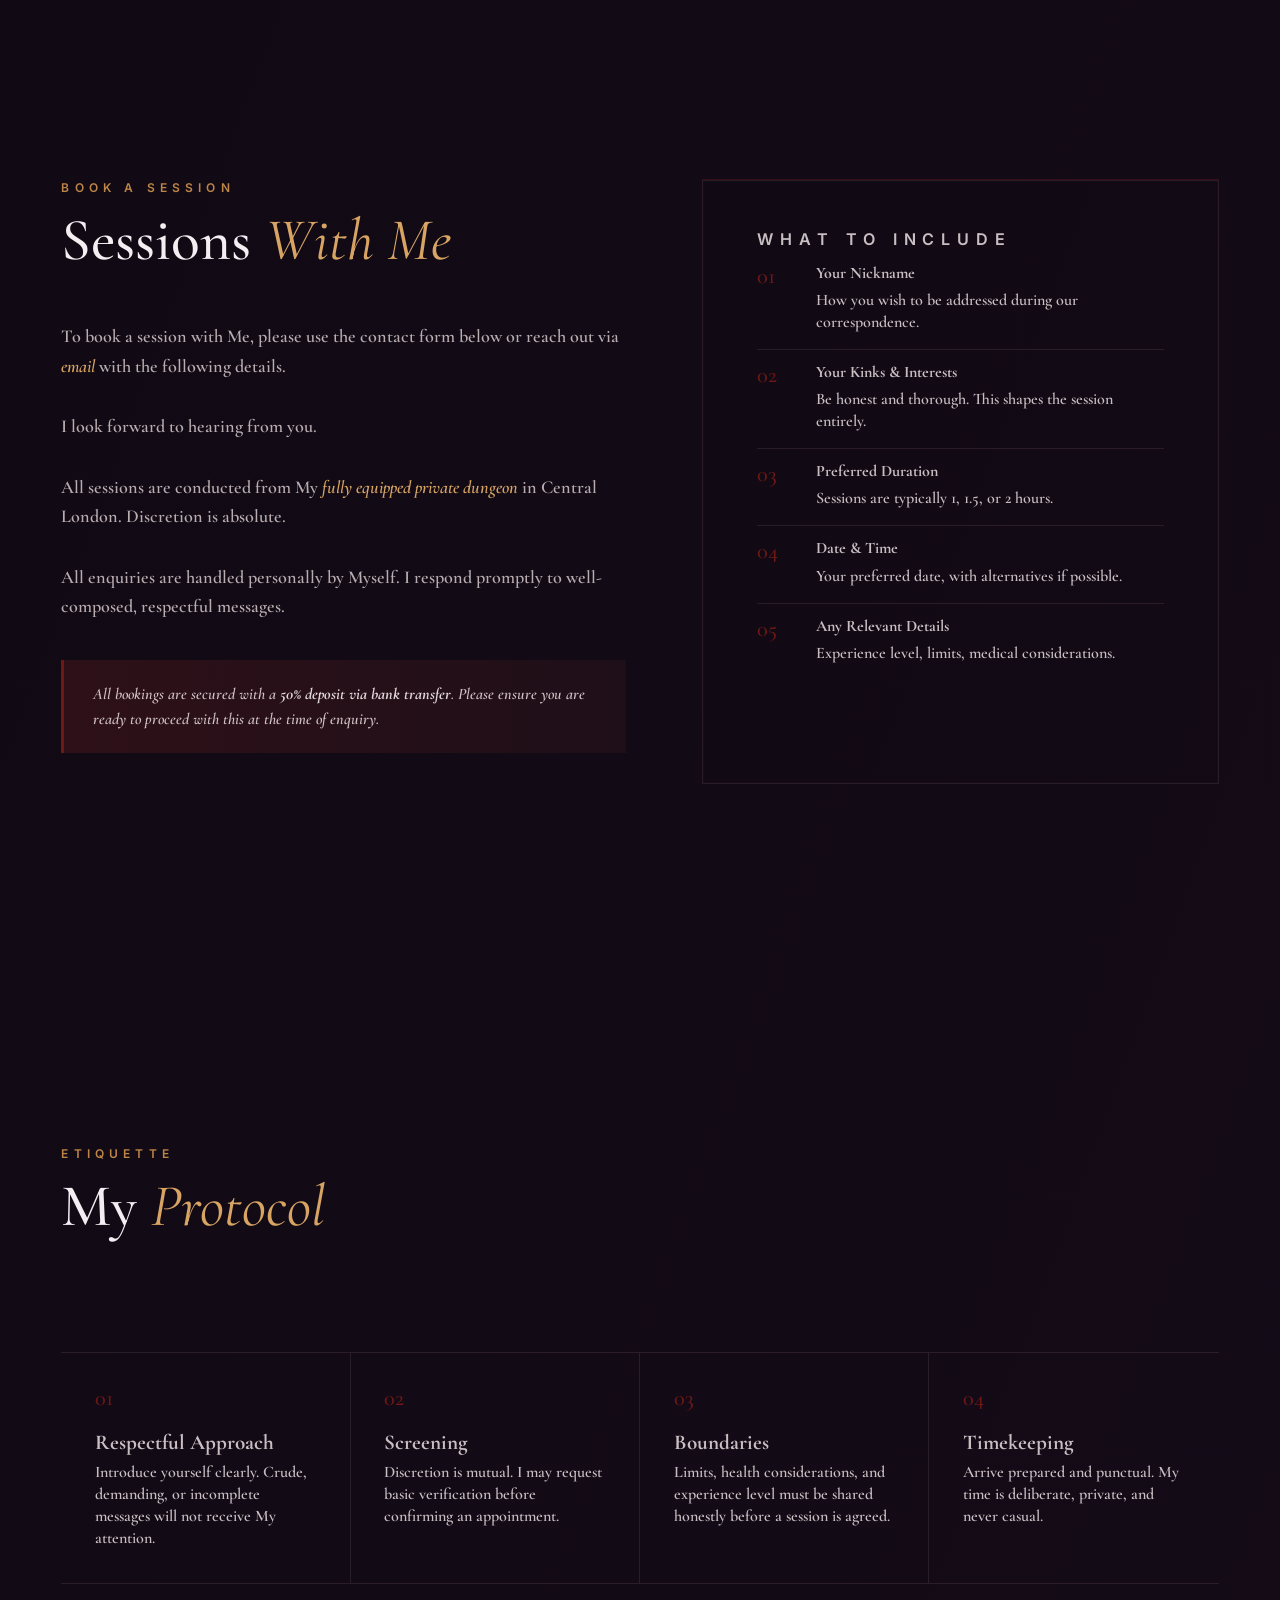
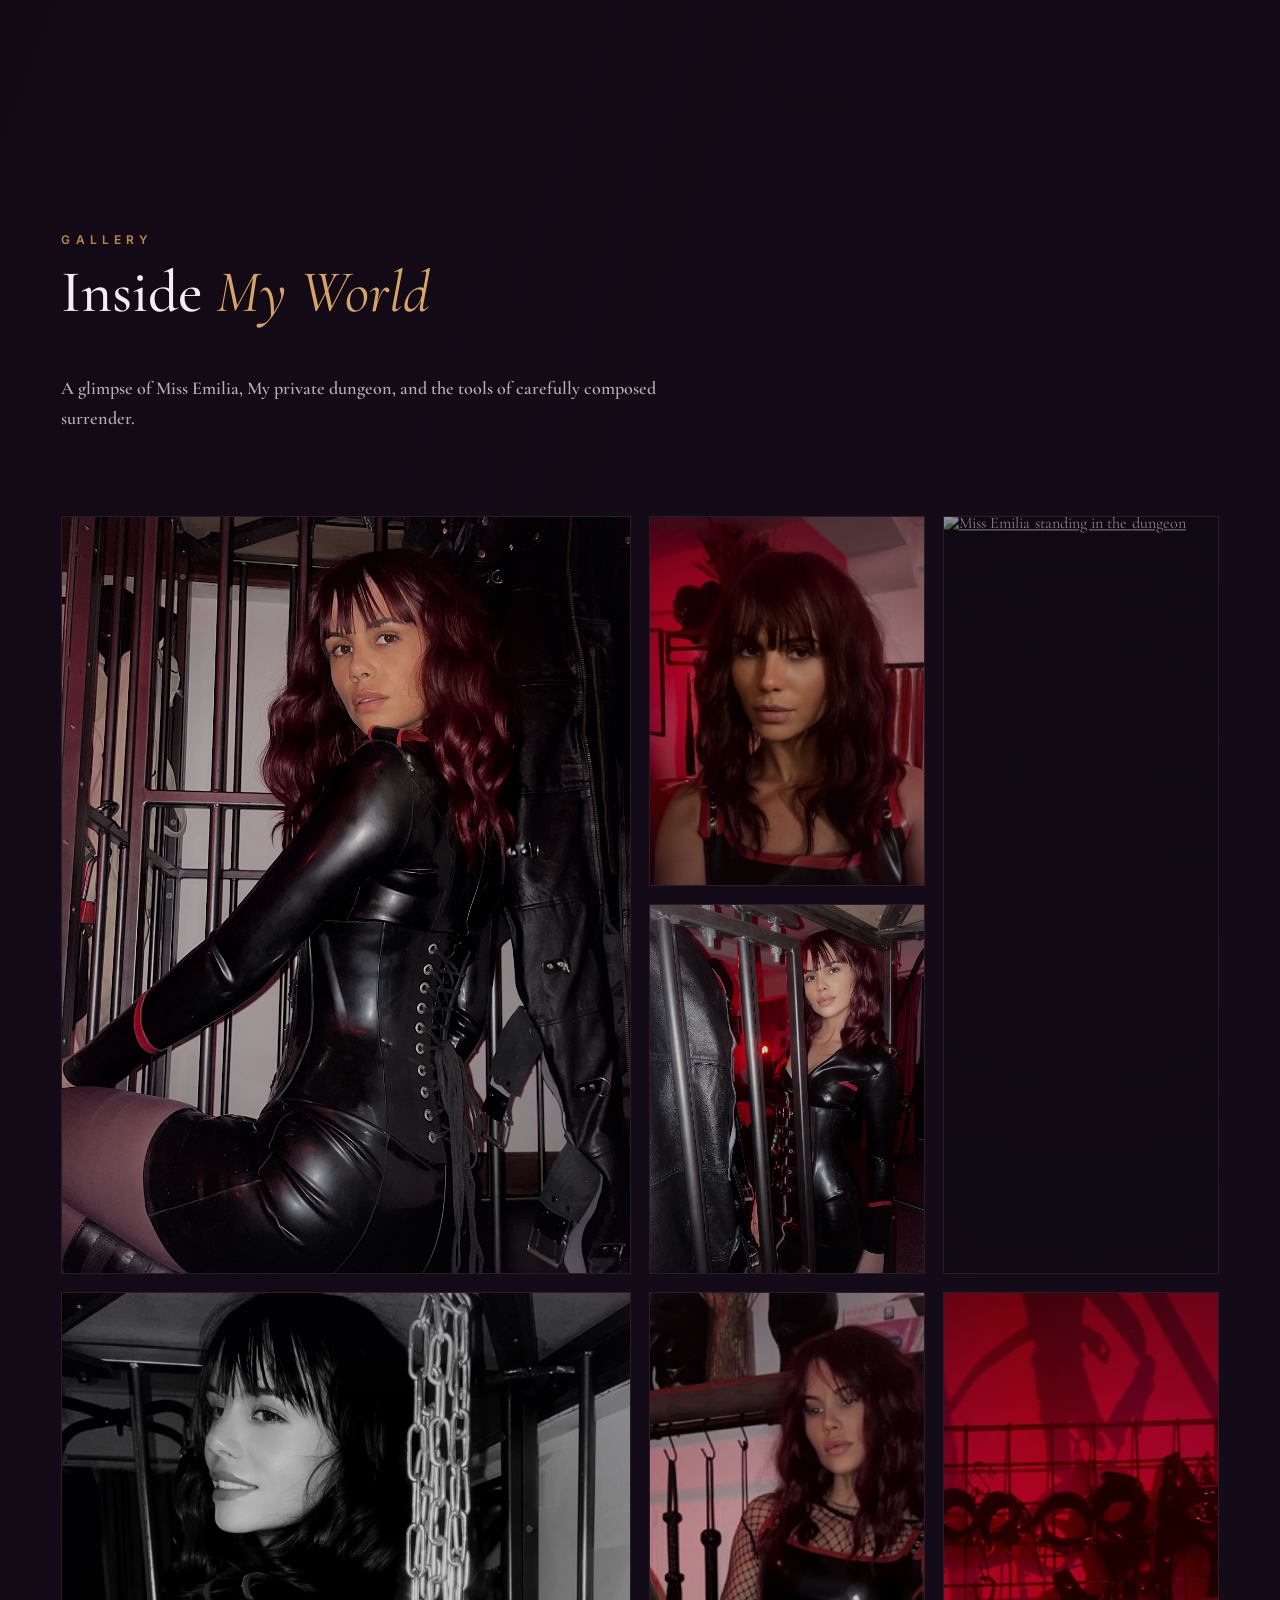
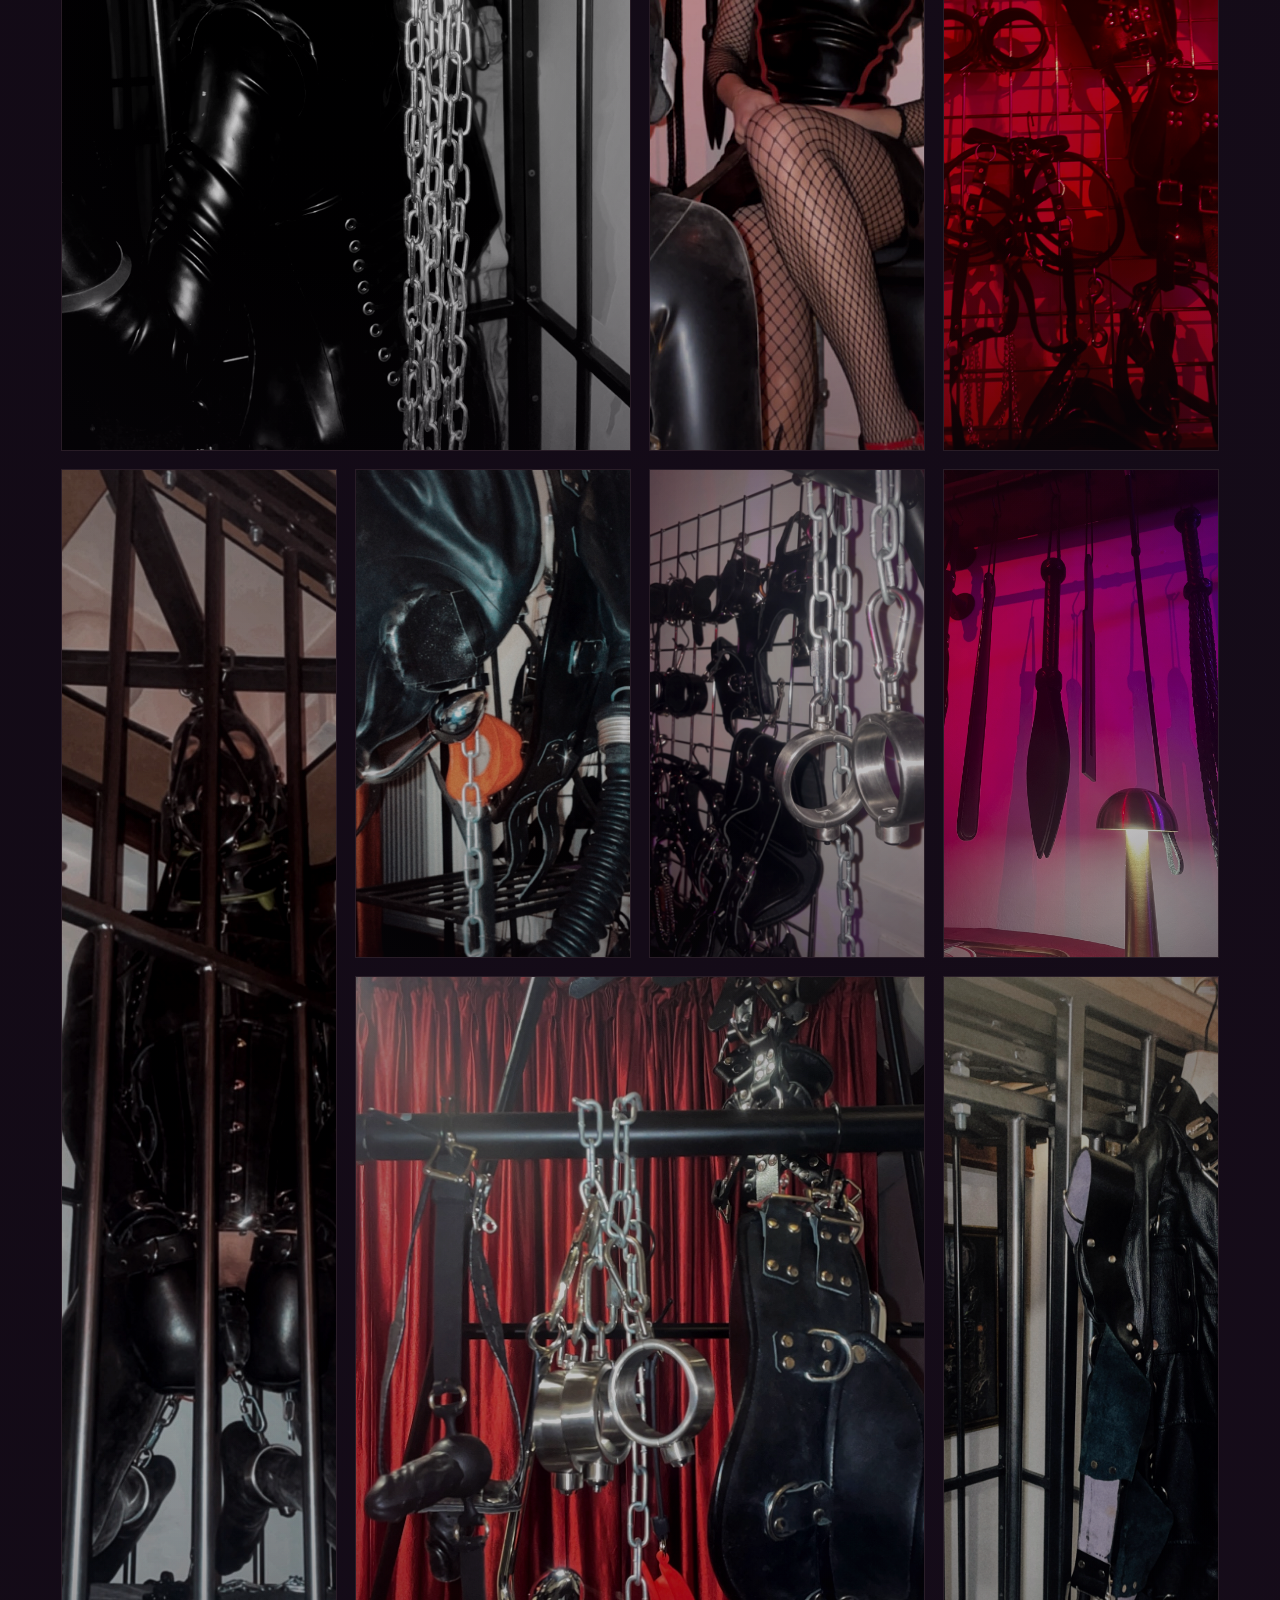
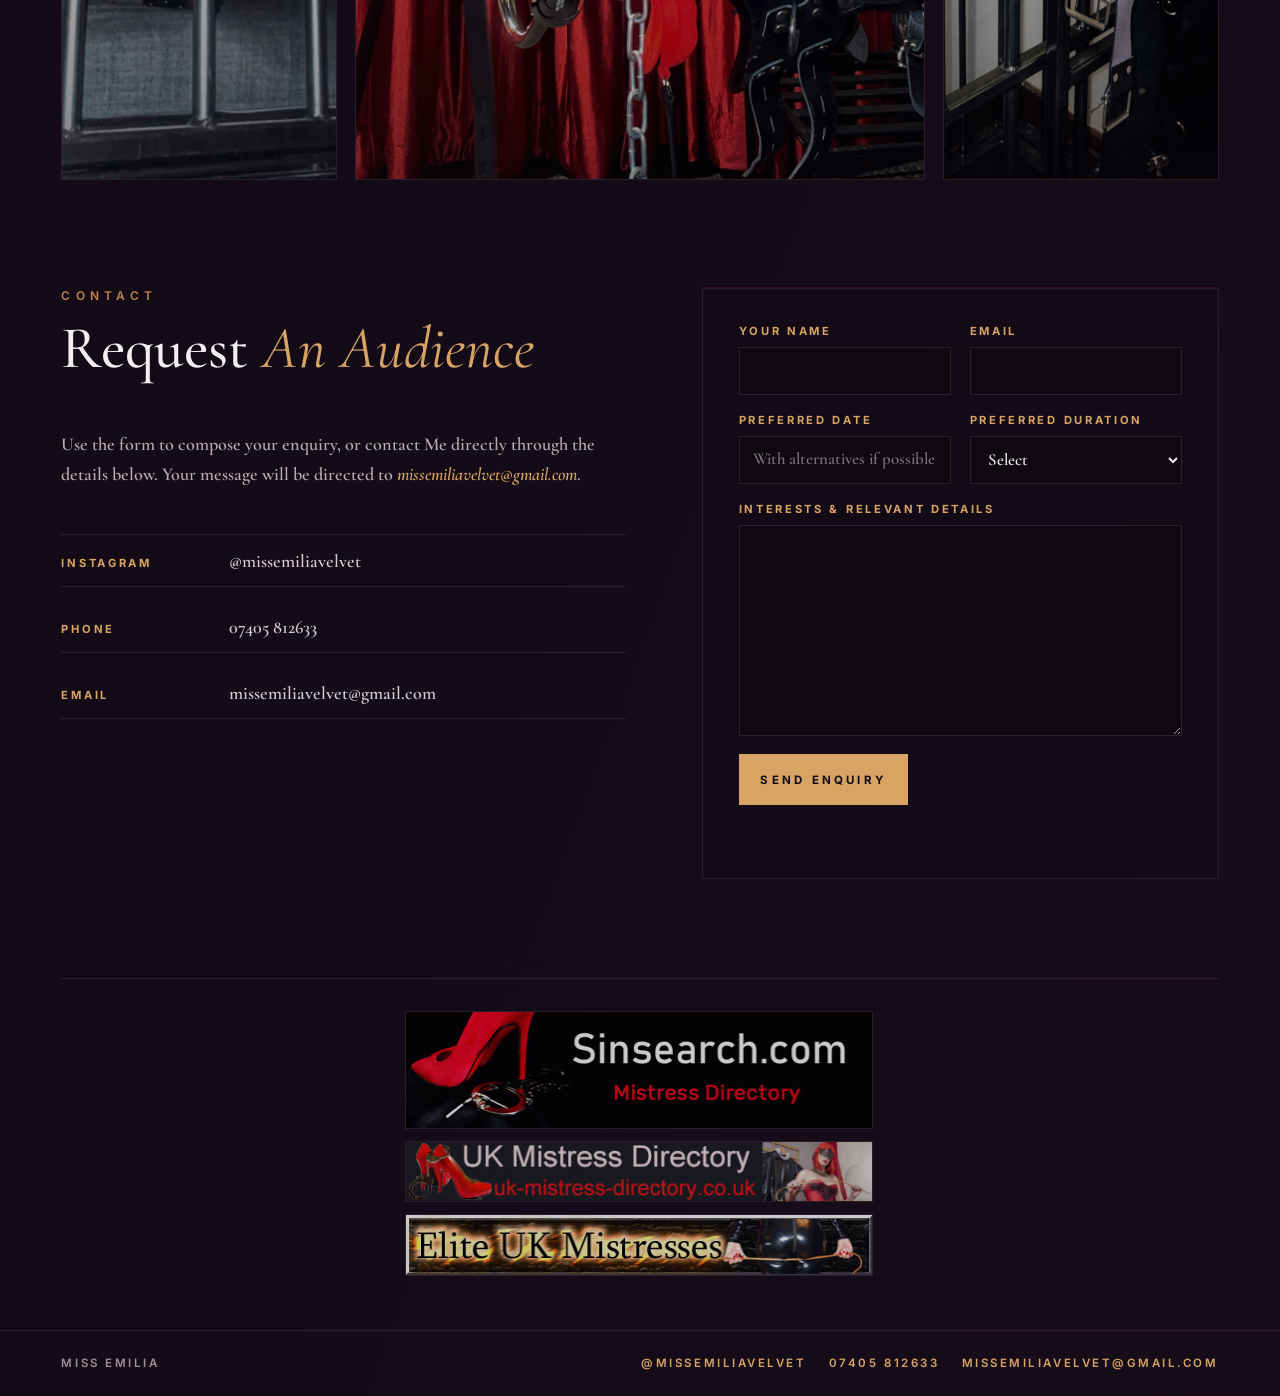
==== commit d6ea8944: "Move hero SEO phrase to link" ====
--- a/index.html
+++ b/index.html
@@ -55,9 +55,9 @@
         <div class="hero-media" aria-hidden="true"></div>
         <div class="hero-content">
           <p class="eyebrow">Private Dungeon Sessions</p>
-          <h1 id="hero-title" class="hero-title">Miss <span>Emilia</span><span class="hero-title-detail">Central London Dominatrix</span></h1>
+          <h1 id="hero-title" class="hero-title">Miss <span>Emilia</span></h1>
           <p class="hero-line">Power, precision, and surrender.</p>
-          <a class="text-link" href="#contact">Request an audience</a>
+          <a class="text-link" href="#contact">Central London Dominatrix</a>
         </div>
       </section>
 
--- a/styles.css
+++ b/styles.css
@@ -165,18 +165,6 @@
 
 .hero-title span {
   display: inline;
-}
-
-.hero-title-detail {
-  display: block;
-  margin-top: 1.05rem;
-  color: var(--gold-bright);
-  font-family: Inter, Arial, sans-serif;
-  font-size: clamp(0.78rem, 1.15vw, 1rem);
-  font-weight: 700;
-  letter-spacing: 0.28em;
-  line-height: 1.45;
-  text-transform: uppercase;
 }
 
 .hero-line {
@@ -811,12 +799,6 @@
     display: block;
   }
 
-  .hero-title-detail {
-    margin-top: 0.8rem;
-    font-size: 0.68rem;
-    letter-spacing: 0.18em;
-  }
-
   .section-title span {
     display: block;
     margin: 0.25rem 0 0;
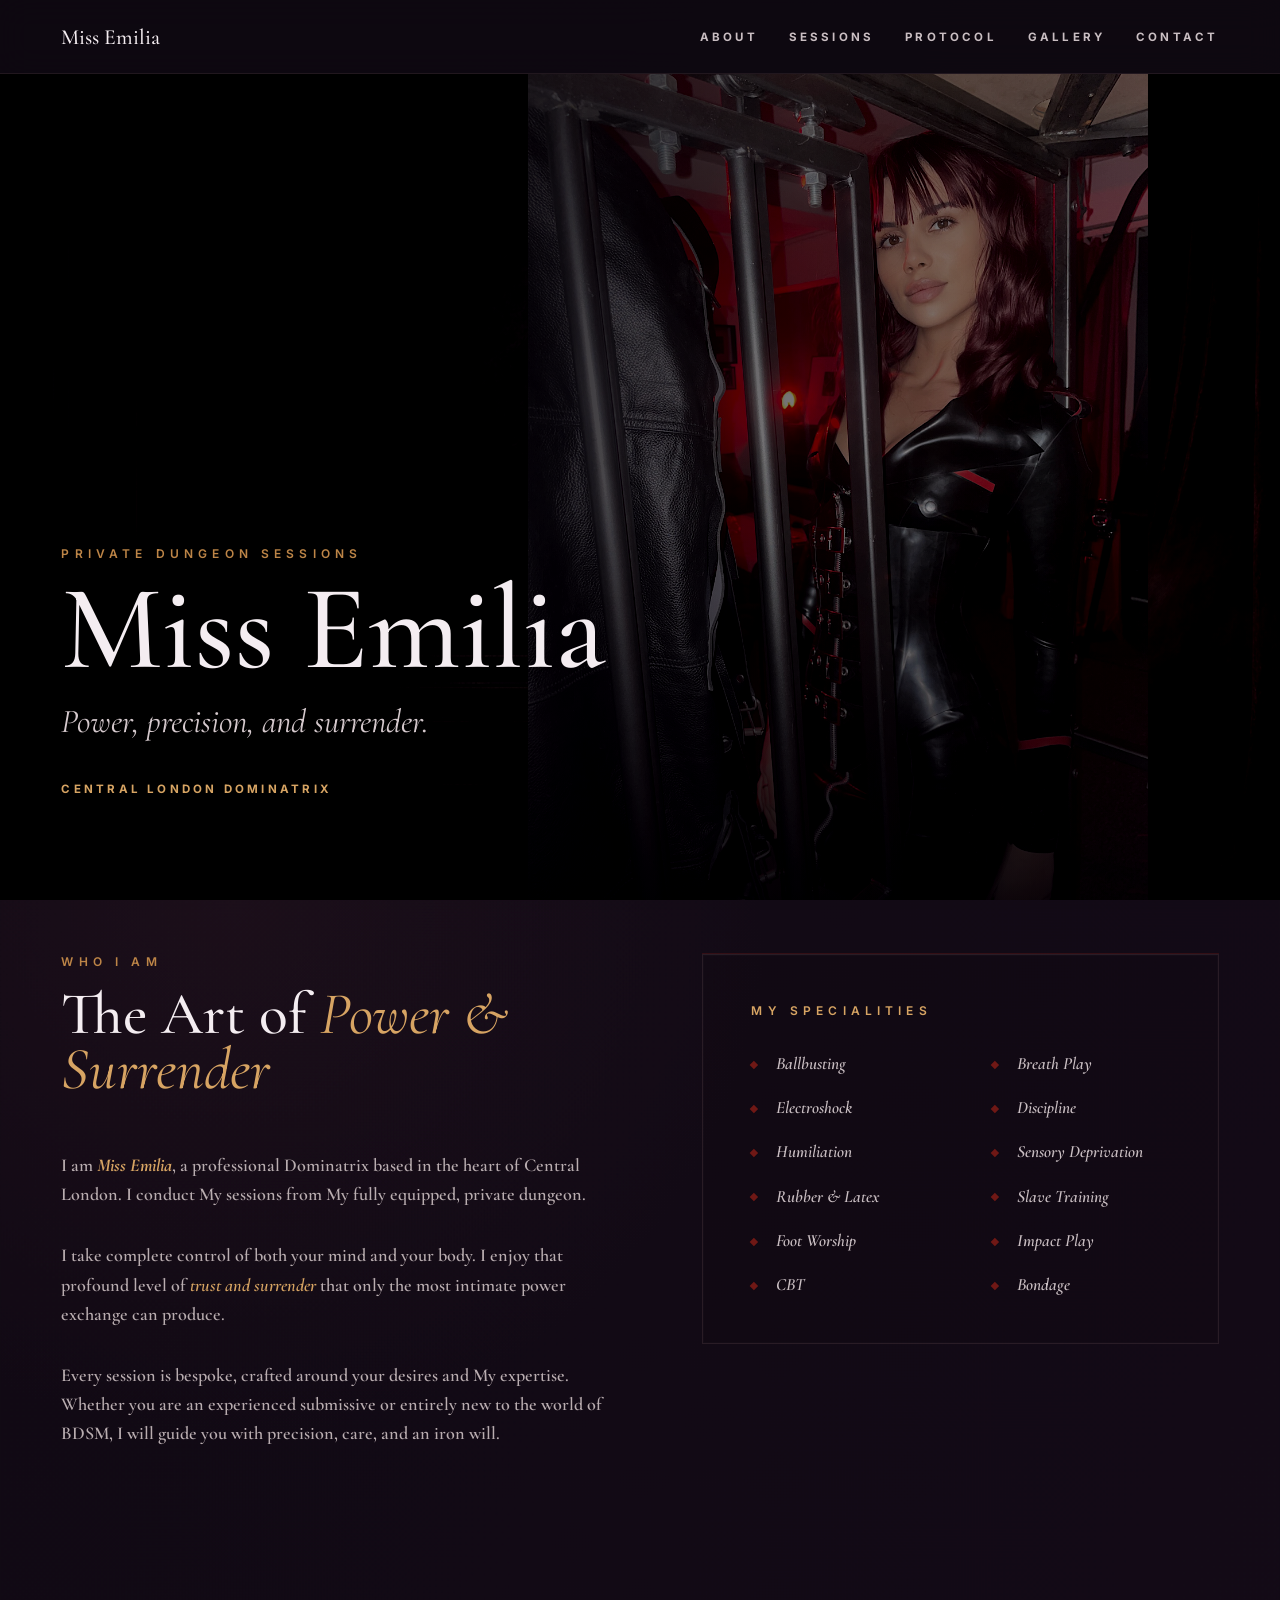
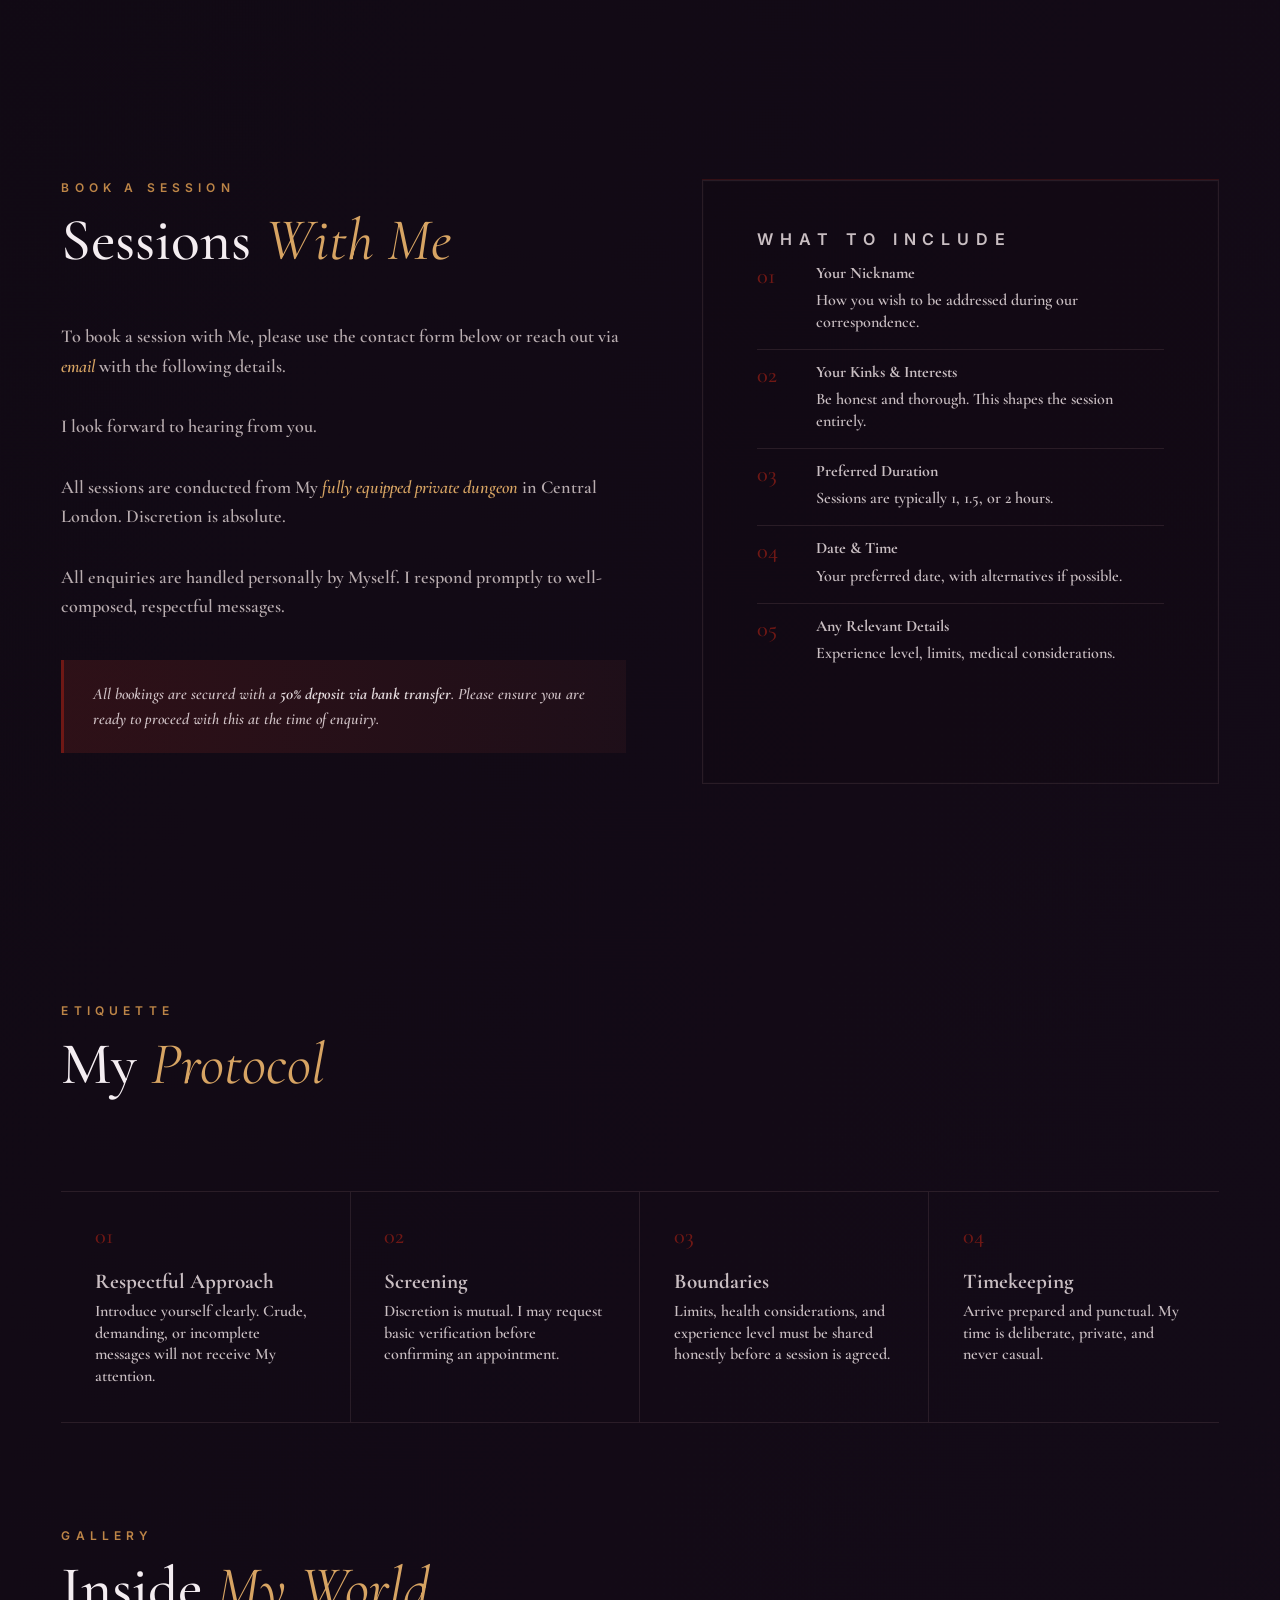
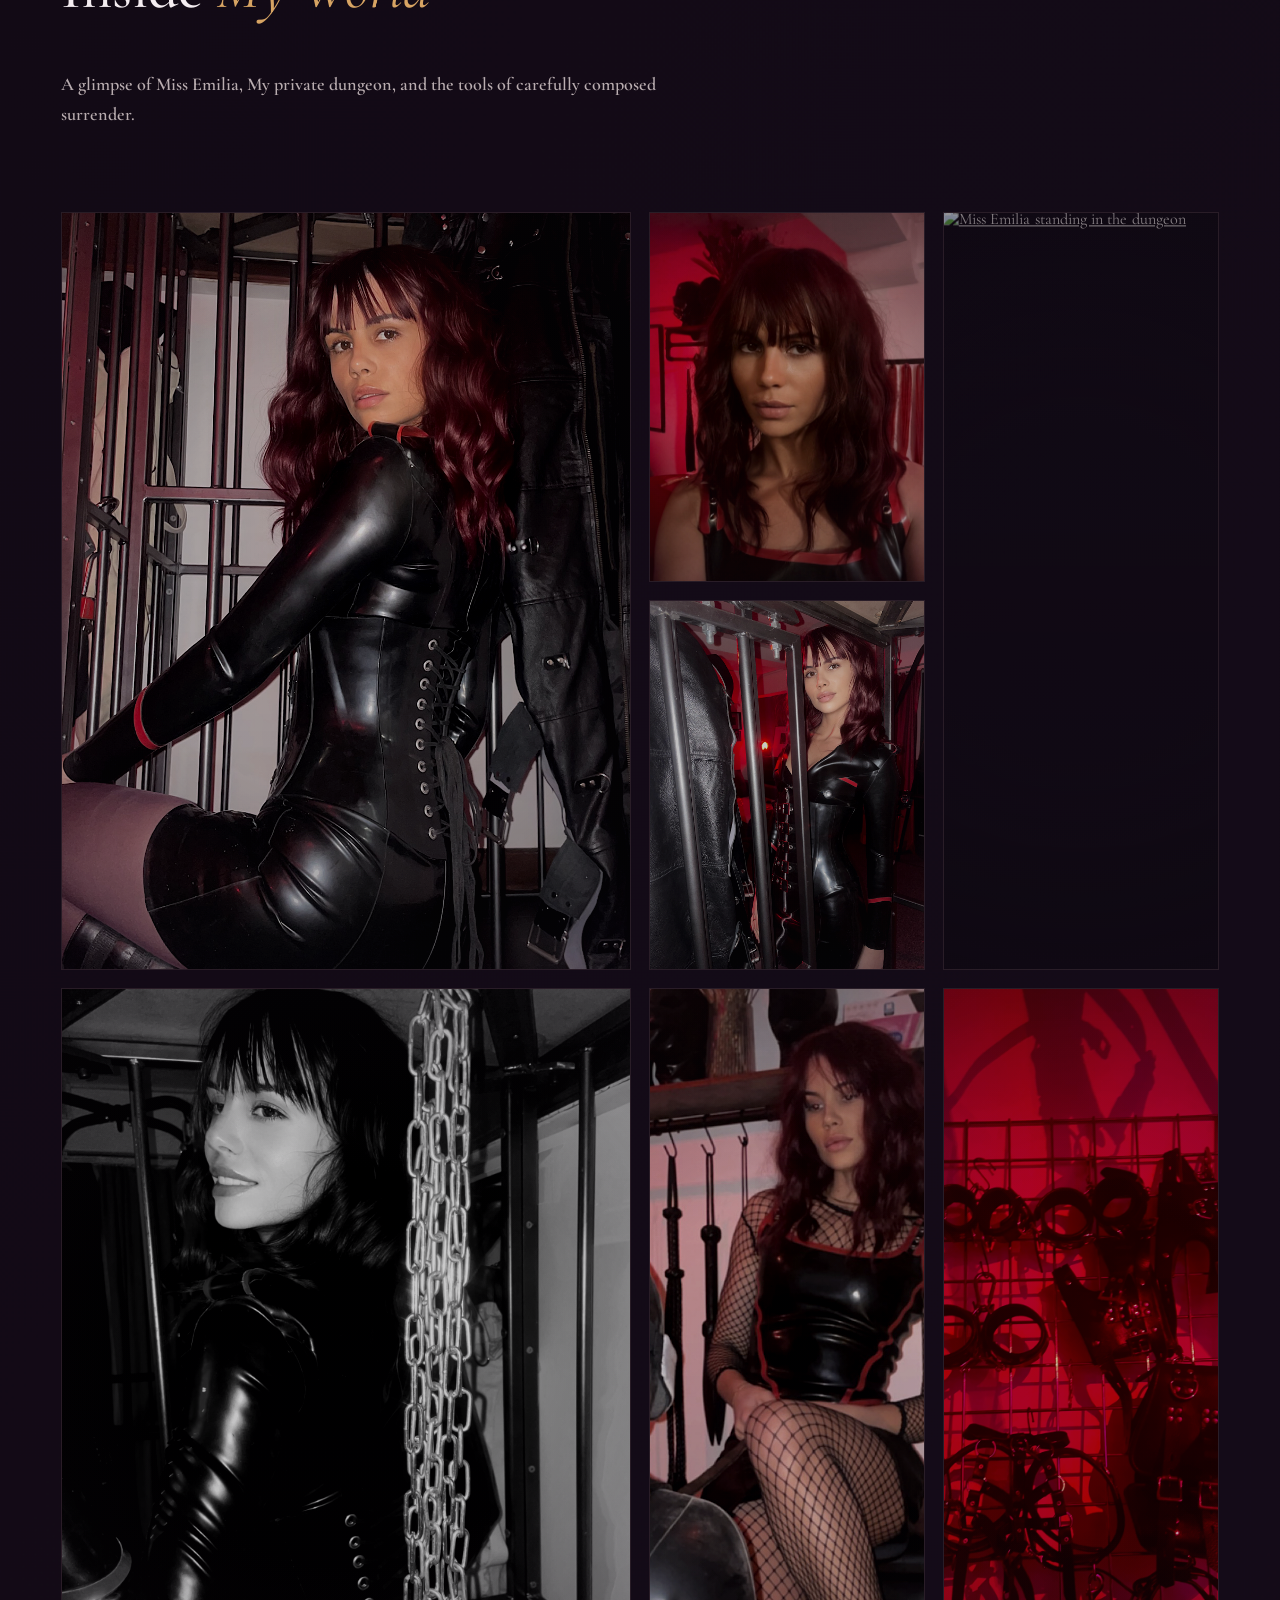
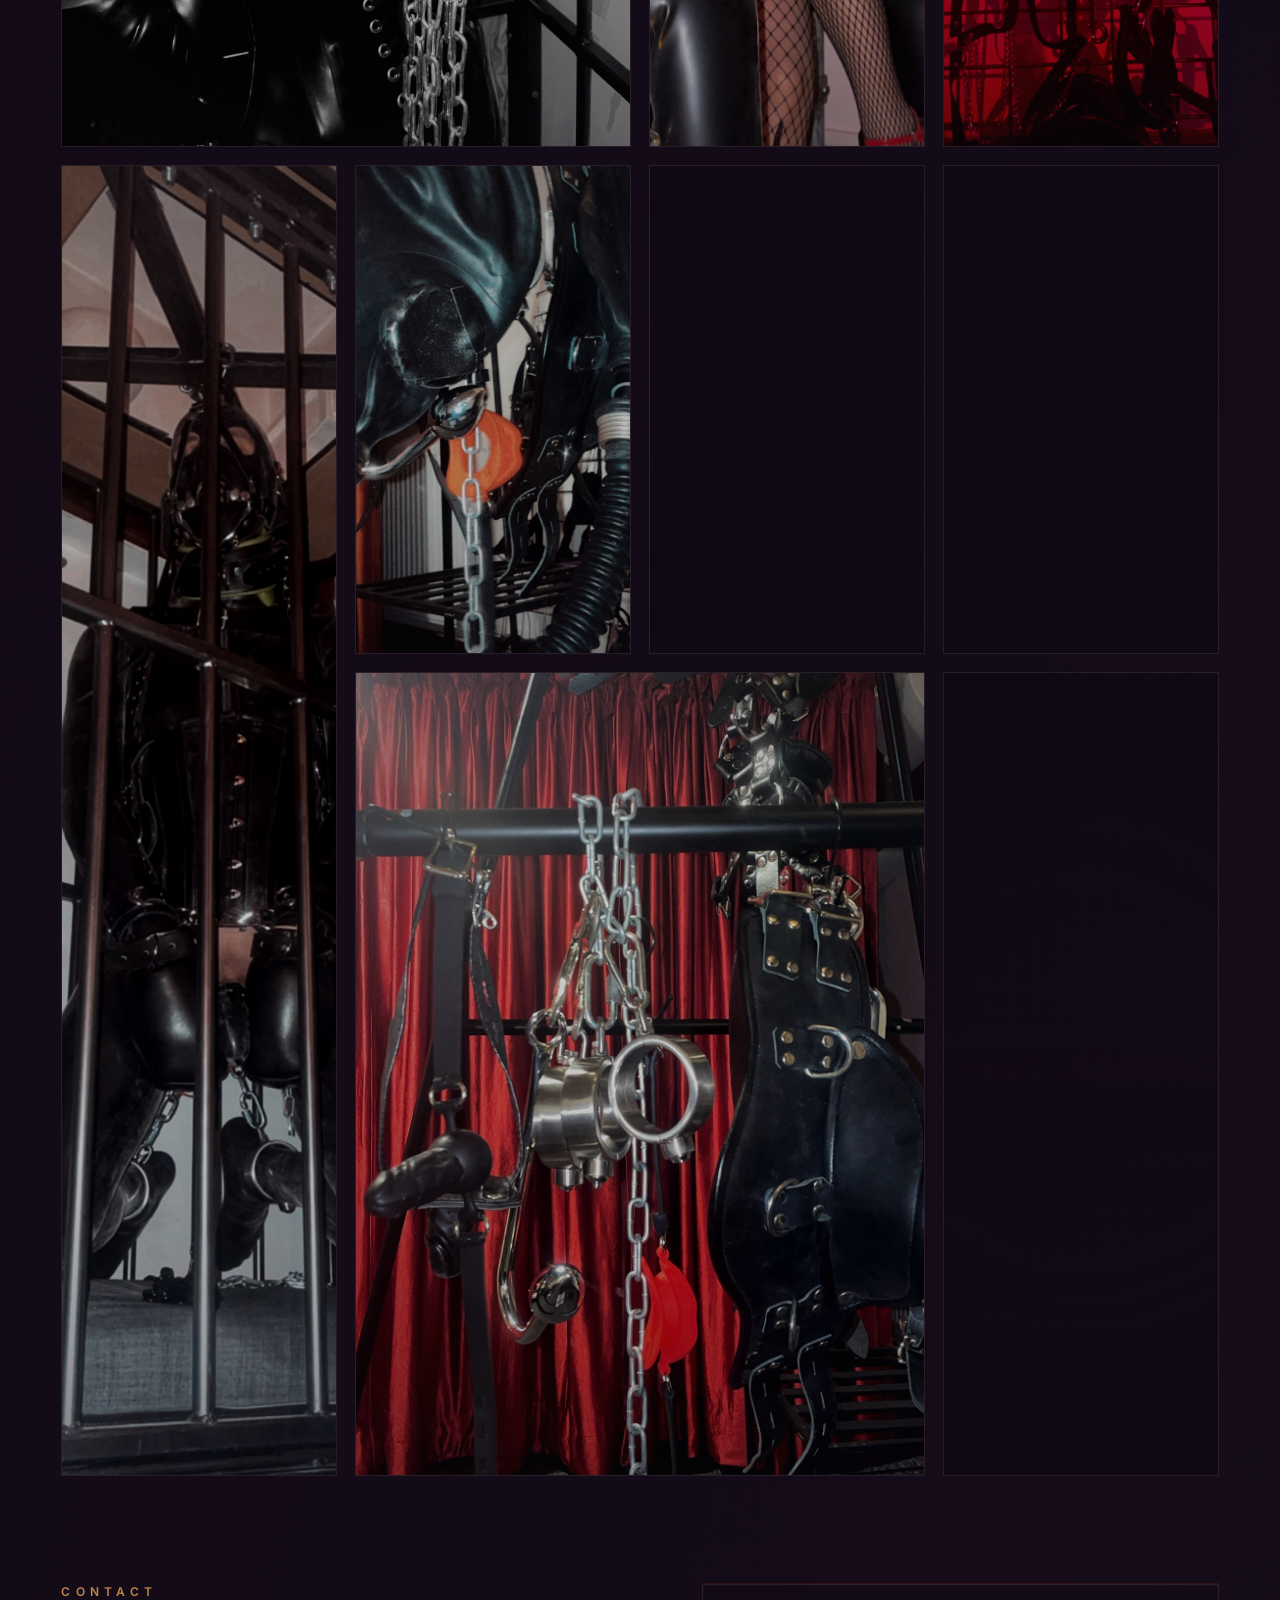
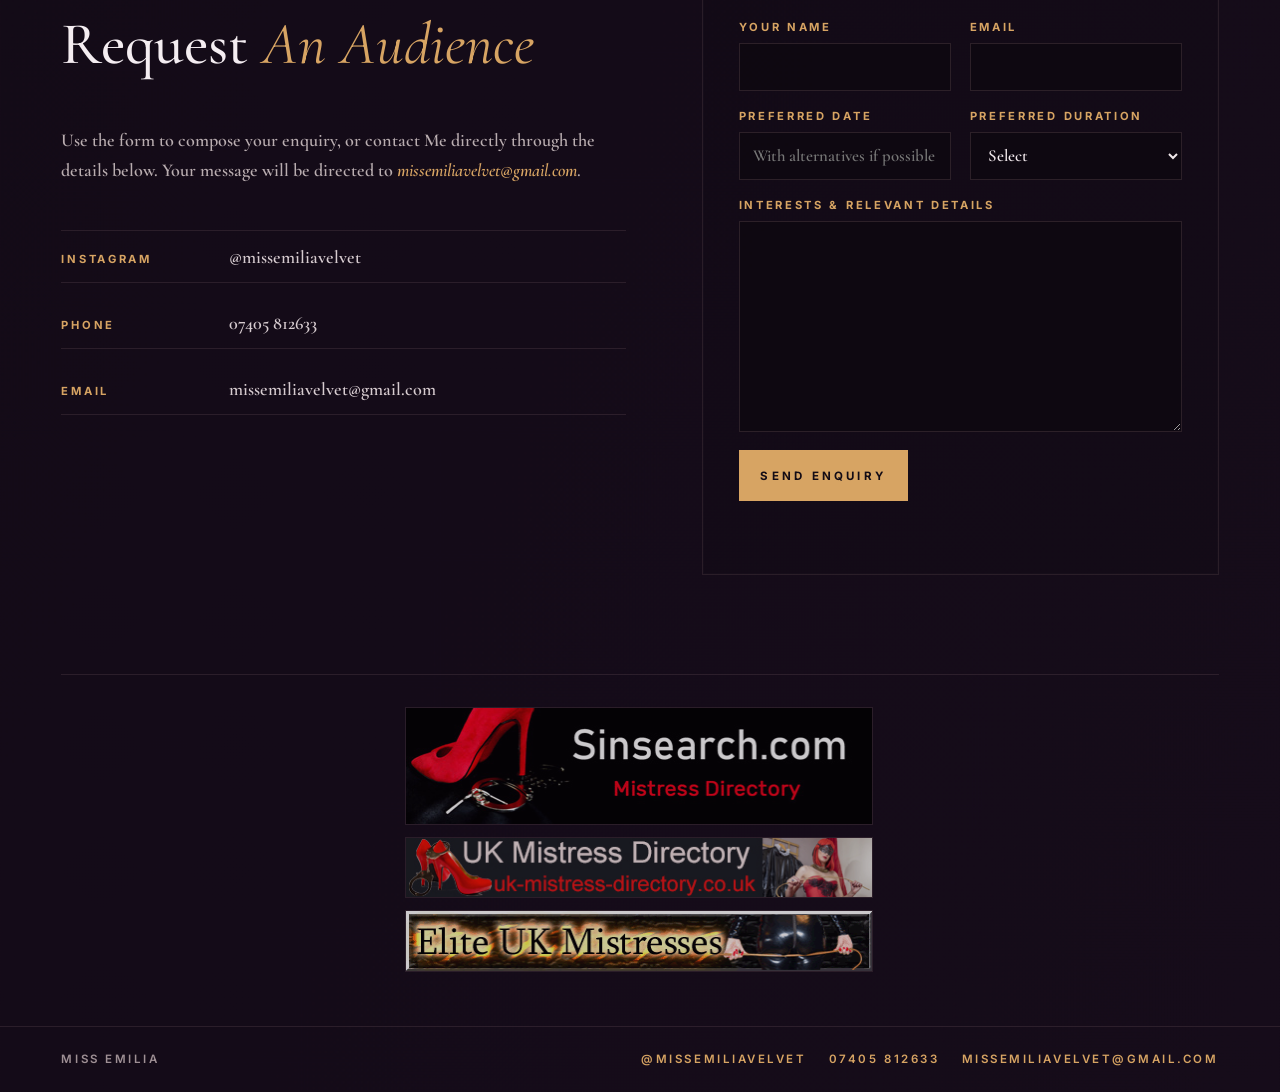
==== commit a51a3dc8: "Add favicon and social preview assets" ====
--- a/index.html
+++ b/index.html
@@ -6,17 +6,25 @@
     <title>Miss Emilia | Central London Dominatrix &amp; Private Dungeon Sessions</title>
     <meta name="description" content="Miss Emilia is a professional Dominatrix in Central London offering bespoke BDSM sessions from a fully equipped private dungeon.">
     <meta name="robots" content="index, follow">
+    <meta name="theme-color" content="#0d0810">
     <link rel="canonical" href="https://www.missemilia.co.uk/">
+    <link rel="icon" href="/assets/brand/favicon.svg" type="image/svg+xml">
+    <link rel="icon" href="/assets/brand/favicon-32.png" type="image/png" sizes="32x32">
+    <link rel="apple-touch-icon" href="/assets/brand/apple-touch-icon.png" sizes="180x180">
     <meta property="og:type" content="website">
     <meta property="og:site_name" content="Miss Emilia">
     <meta property="og:title" content="Miss Emilia | Central London Dominatrix">
     <meta property="og:description" content="Bespoke private dungeon sessions with Miss Emilia, a professional Dominatrix based in Central London.">
     <meta property="og:url" content="https://www.missemilia.co.uk/">
-    <meta property="og:image" content="https://www.missemilia.co.uk/assets/photos/miss-emilia-cage-red.jpg">
+    <meta property="og:image" content="https://www.missemilia.co.uk/assets/brand/social-preview.jpg">
+    <meta property="og:image:alt" content="Miss Emilia, Central London Dominatrix">
+    <meta property="og:image:width" content="1200">
+    <meta property="og:image:height" content="630">
     <meta name="twitter:card" content="summary_large_image">
     <meta name="twitter:title" content="Miss Emilia | Central London Dominatrix">
     <meta name="twitter:description" content="Bespoke private dungeon sessions with Miss Emilia in Central London.">
-    <meta name="twitter:image" content="https://www.missemilia.co.uk/assets/photos/miss-emilia-cage-red.jpg">
+    <meta name="twitter:image" content="https://www.missemilia.co.uk/assets/brand/social-preview.jpg">
+    <meta name="twitter:image:alt" content="Miss Emilia, Central London Dominatrix">
     <link rel="preconnect" href="https://fonts.googleapis.com">
     <link rel="preconnect" href="https://fonts.gstatic.com" crossorigin>
     <link href="https://fonts.googleapis.com/css2?family=Cormorant+Garamond:ital,wght@0,400;0,500;0,600;1,400;1,500&family=Inter:wght@500;600;700&display=swap" rel="stylesheet">
@@ -28,7 +36,7 @@
         "name": "Miss Emilia",
         "description": "Professional Dominatrix in Central London offering bespoke BDSM sessions from a private dungeon.",
         "url": "https://www.missemilia.co.uk/",
-        "image": "https://www.missemilia.co.uk/assets/photos/miss-emilia-cage-red.jpg",
+        "image": "https://www.missemilia.co.uk/assets/brand/social-preview.jpg",
         "email": "missemiliavelvet@gmail.com",
         "telephone": "+447405812633",
         "areaServed": "Central London",
--- a/styles.css
+++ b/styles.css
@@ -362,8 +362,11 @@
 
 .protocol-section {
   display: grid;
-  align-content: center;
-  gap: clamp(2.6rem, 5vw, 4.2rem);
+  align-content: start;
+  gap: clamp(2rem, 3.5vw, 3rem);
+  min-height: auto;
+  padding-top: clamp(2.5rem, 4vw, 3.4rem);
+  padding-bottom: clamp(2.5rem, 4vw, 3.4rem);
 }
 
 .protocol-grid {
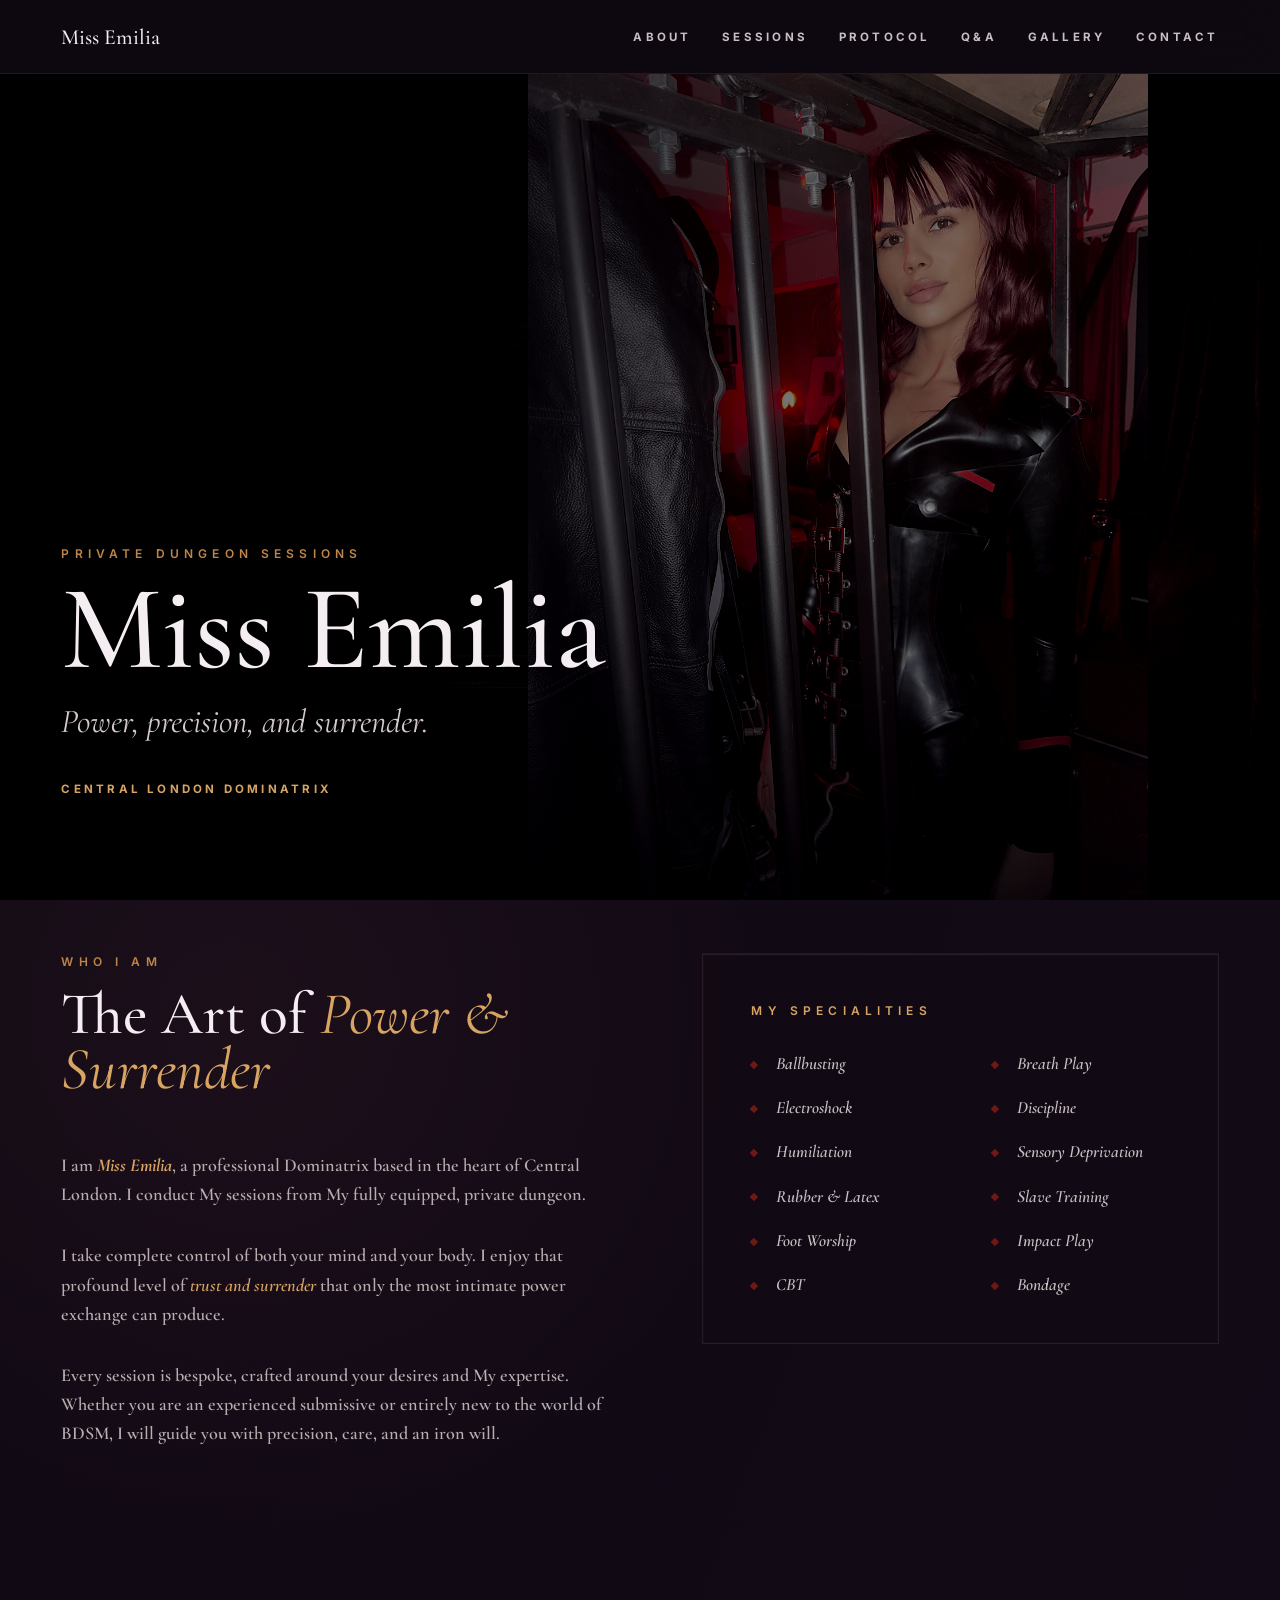
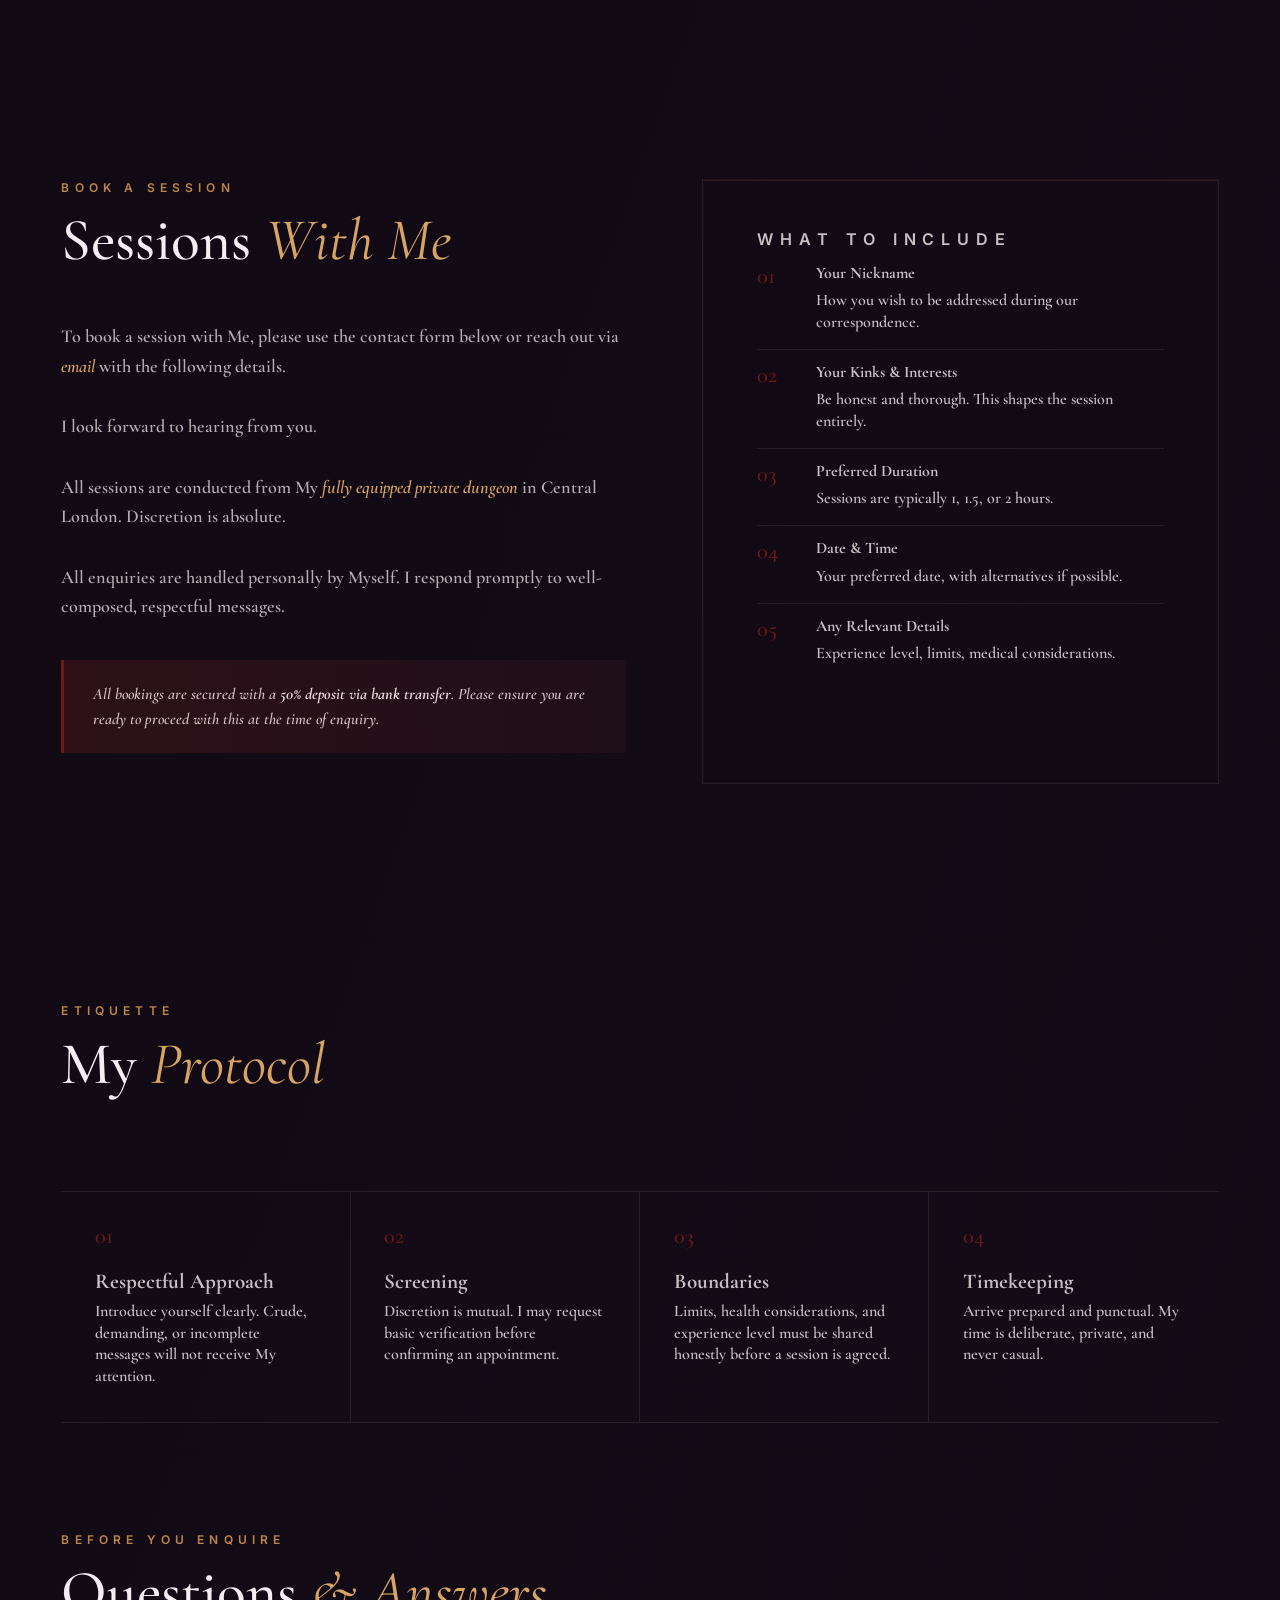
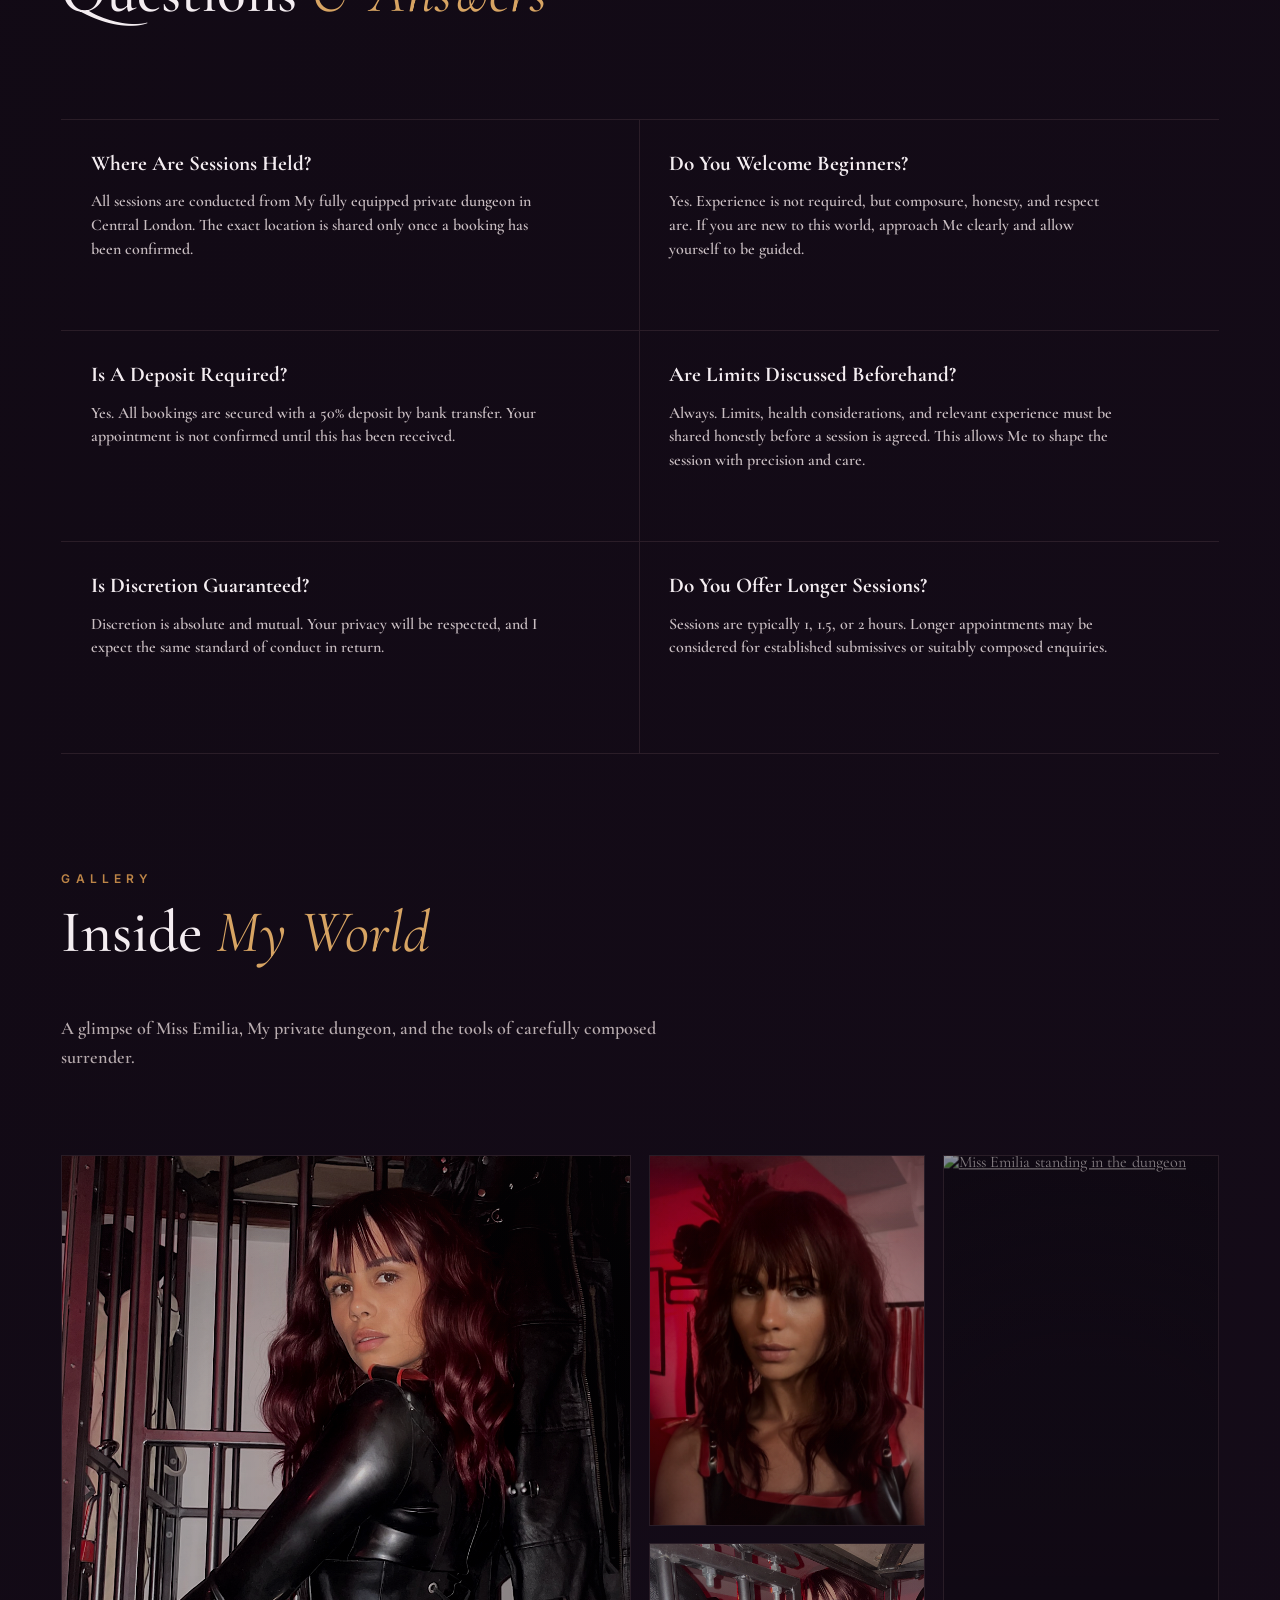
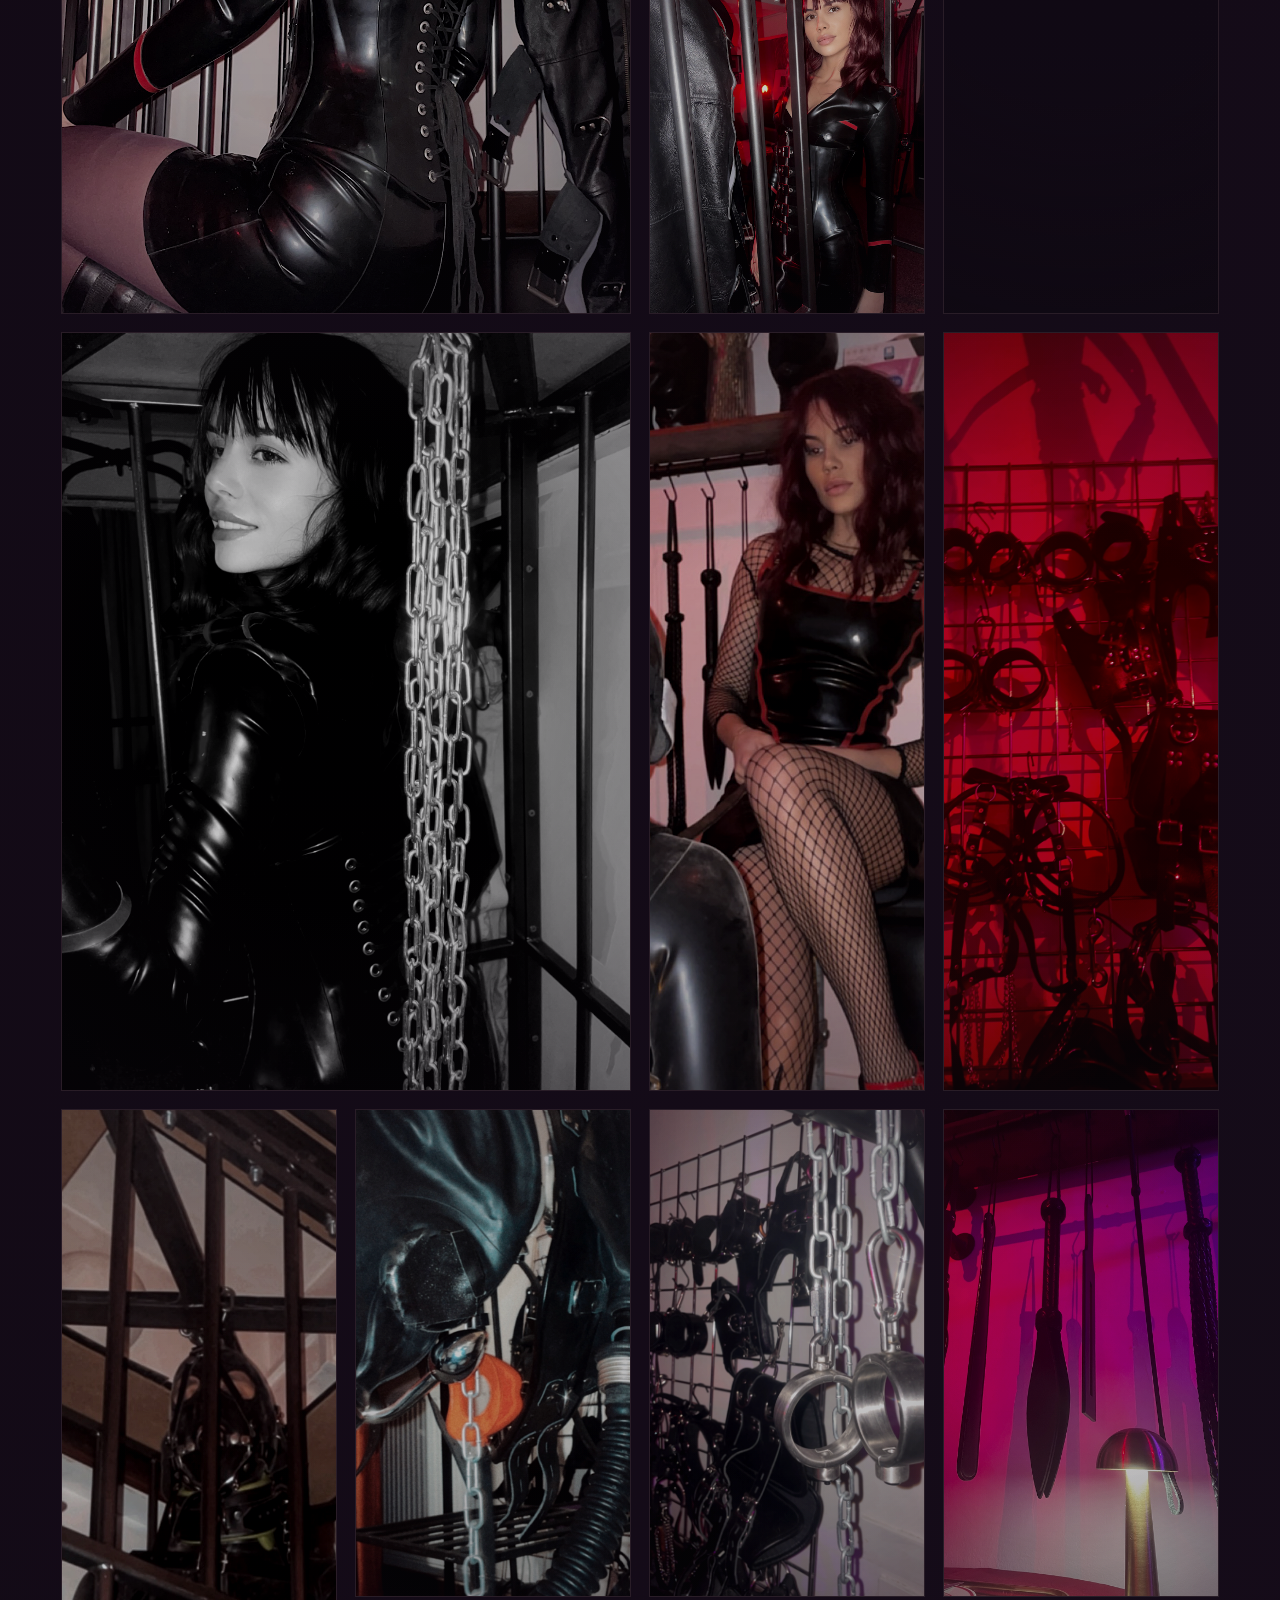
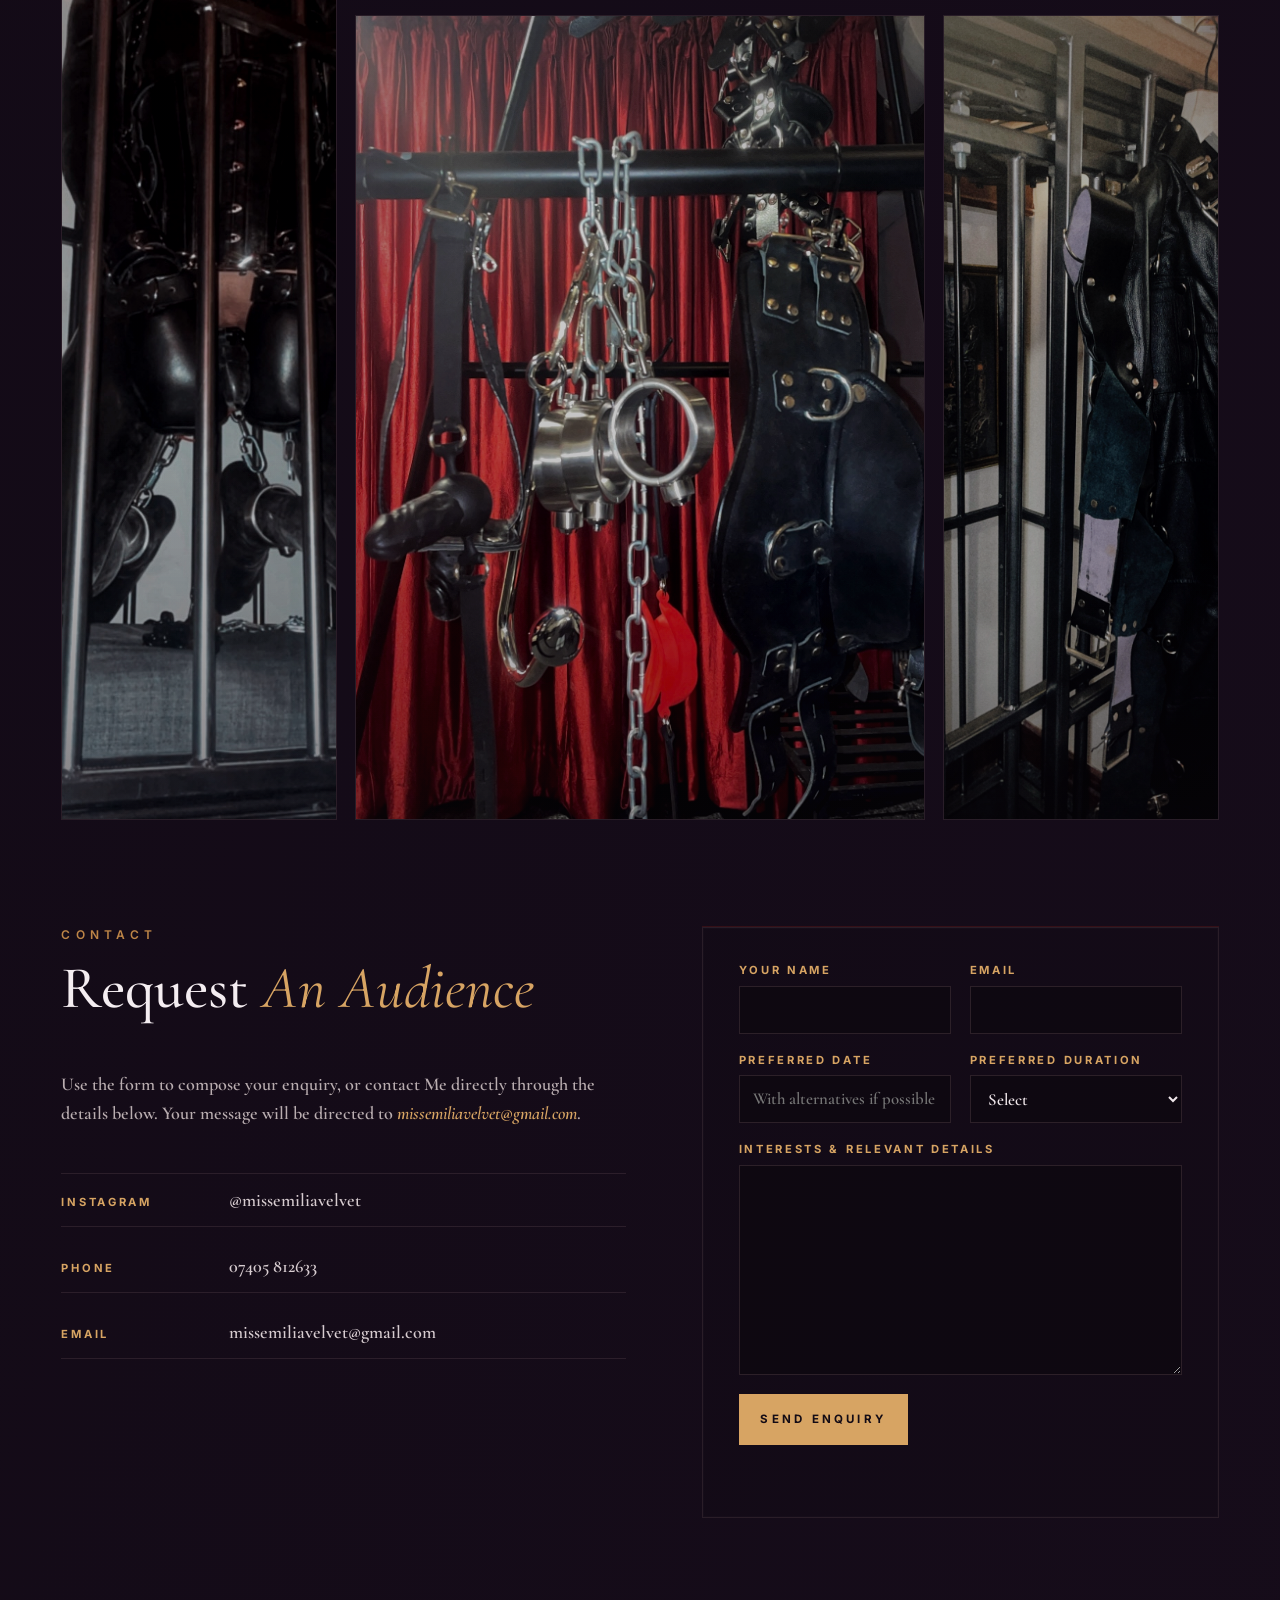
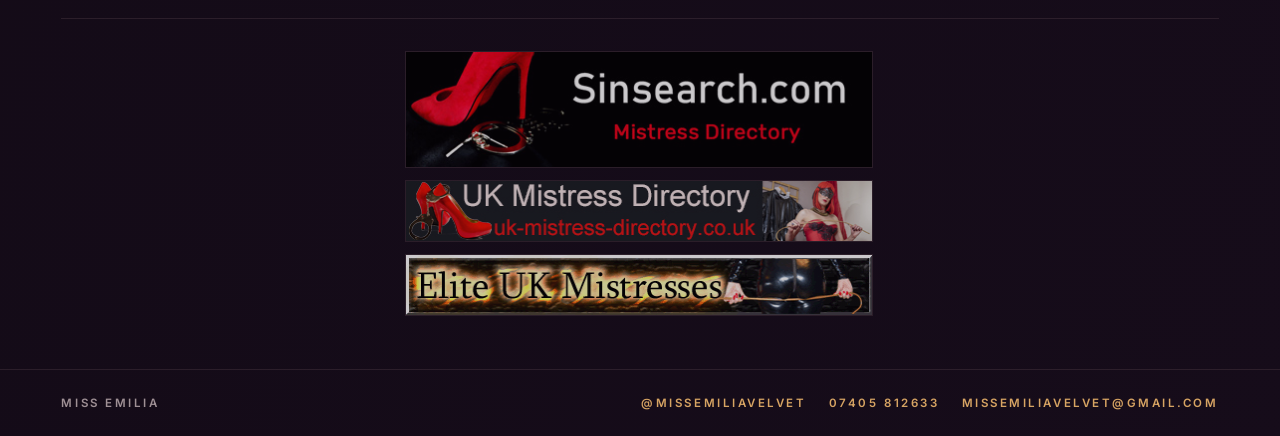
==== commit ef305e5a: "Add before you enquire Q&A section" ====
--- a/index.html
+++ b/index.html
@@ -53,6 +53,7 @@
         <a href="#about">About</a>
         <a href="#sessions">Sessions</a>
         <a href="#protocol">Protocol</a>
+        <a href="#qa">Q&amp;A</a>
         <a href="#gallery">Gallery</a>
         <a href="#contact">Contact</a>
       </nav>
@@ -192,6 +193,40 @@
         </div>
       </section>
 
+      <section class="qa-section page-section" id="qa" aria-labelledby="qa-title">
+        <div class="section-copy gallery-heading">
+          <p class="eyebrow">Before You Enquire</p>
+          <h2 id="qa-title" class="section-title">Questions <span>&amp; Answers</span></h2>
+        </div>
+
+        <div class="qa-grid">
+          <article>
+            <h3>Where Are Sessions Held?</h3>
+            <p>All sessions are conducted from My fully equipped private dungeon in Central London. The exact location is shared only once a booking has been confirmed.</p>
+          </article>
+          <article>
+            <h3>Do You Welcome Beginners?</h3>
+            <p>Yes. Experience is not required, but composure, honesty, and respect are. If you are new to this world, approach Me clearly and allow yourself to be guided.</p>
+          </article>
+          <article>
+            <h3>Is A Deposit Required?</h3>
+            <p>Yes. All bookings are secured with a 50% deposit by bank transfer. Your appointment is not confirmed until this has been received.</p>
+          </article>
+          <article>
+            <h3>Are Limits Discussed Beforehand?</h3>
+            <p>Always. Limits, health considerations, and relevant experience must be shared honestly before a session is agreed. This allows Me to shape the session with precision and care.</p>
+          </article>
+          <article>
+            <h3>Is Discretion Guaranteed?</h3>
+            <p>Discretion is absolute and mutual. Your privacy will be respected, and I expect the same standard of conduct in return.</p>
+          </article>
+          <article>
+            <h3>Do You Offer Longer Sessions?</h3>
+            <p>Sessions are typically 1, 1.5, or 2 hours. Longer appointments may be considered for established submissives or suitably composed enquiries.</p>
+          </article>
+        </div>
+      </section>
+
       <section class="gallery-section page-section" id="gallery" aria-labelledby="gallery-title">
         <div class="section-copy gallery-heading">
           <p class="eyebrow">Gallery</p>
--- a/styles.css
+++ b/styles.css
@@ -391,6 +391,46 @@
   font-size: clamp(1.15rem, 1.65vw, 1.36rem);
 }
 
+.qa-section {
+  display: grid;
+  align-content: start;
+  gap: clamp(2rem, 3.5vw, 3rem);
+  min-height: auto;
+  padding-top: clamp(2.65rem, 4.5vw, 4rem);
+  padding-bottom: clamp(2.8rem, 5vw, 4.6rem);
+}
+
+.qa-grid {
+  display: grid;
+  grid-template-columns: repeat(2, minmax(0, 1fr));
+  border-top: 1px solid var(--line);
+}
+
+.qa-grid article {
+  min-height: 13.2rem;
+  padding: clamp(1.45rem, 2.5vw, 2.1rem) clamp(1.2rem, 2.3vw, 1.9rem);
+  border-bottom: 1px solid var(--line);
+}
+
+.qa-grid article:nth-child(odd) {
+  border-right: 1px solid var(--line);
+}
+
+.qa-grid h3 {
+  margin: 0 0 0.95rem;
+  color: #f4edf1;
+  font-size: clamp(1.24rem, 1.65vw, 1.45rem);
+}
+
+.qa-grid p {
+  max-width: 56ch;
+  margin: 0;
+  color: #c9bec2;
+  font-size: clamp(1rem, 1.22vw, 1.1rem);
+  font-weight: 600;
+  line-height: 1.48;
+}
+
 .gallery-section {
   display: grid;
   align-content: start;
@@ -752,6 +792,16 @@
     grid-template-columns: repeat(2, minmax(0, 1fr));
   }
 
+  .qa-grid {
+    grid-template-columns: 1fr;
+  }
+
+  .qa-grid article,
+  .qa-grid article:nth-child(odd) {
+    min-height: auto;
+    border-right: 0;
+  }
+
   .protocol-grid article:nth-child(2) {
     border-right: 0;
   }
